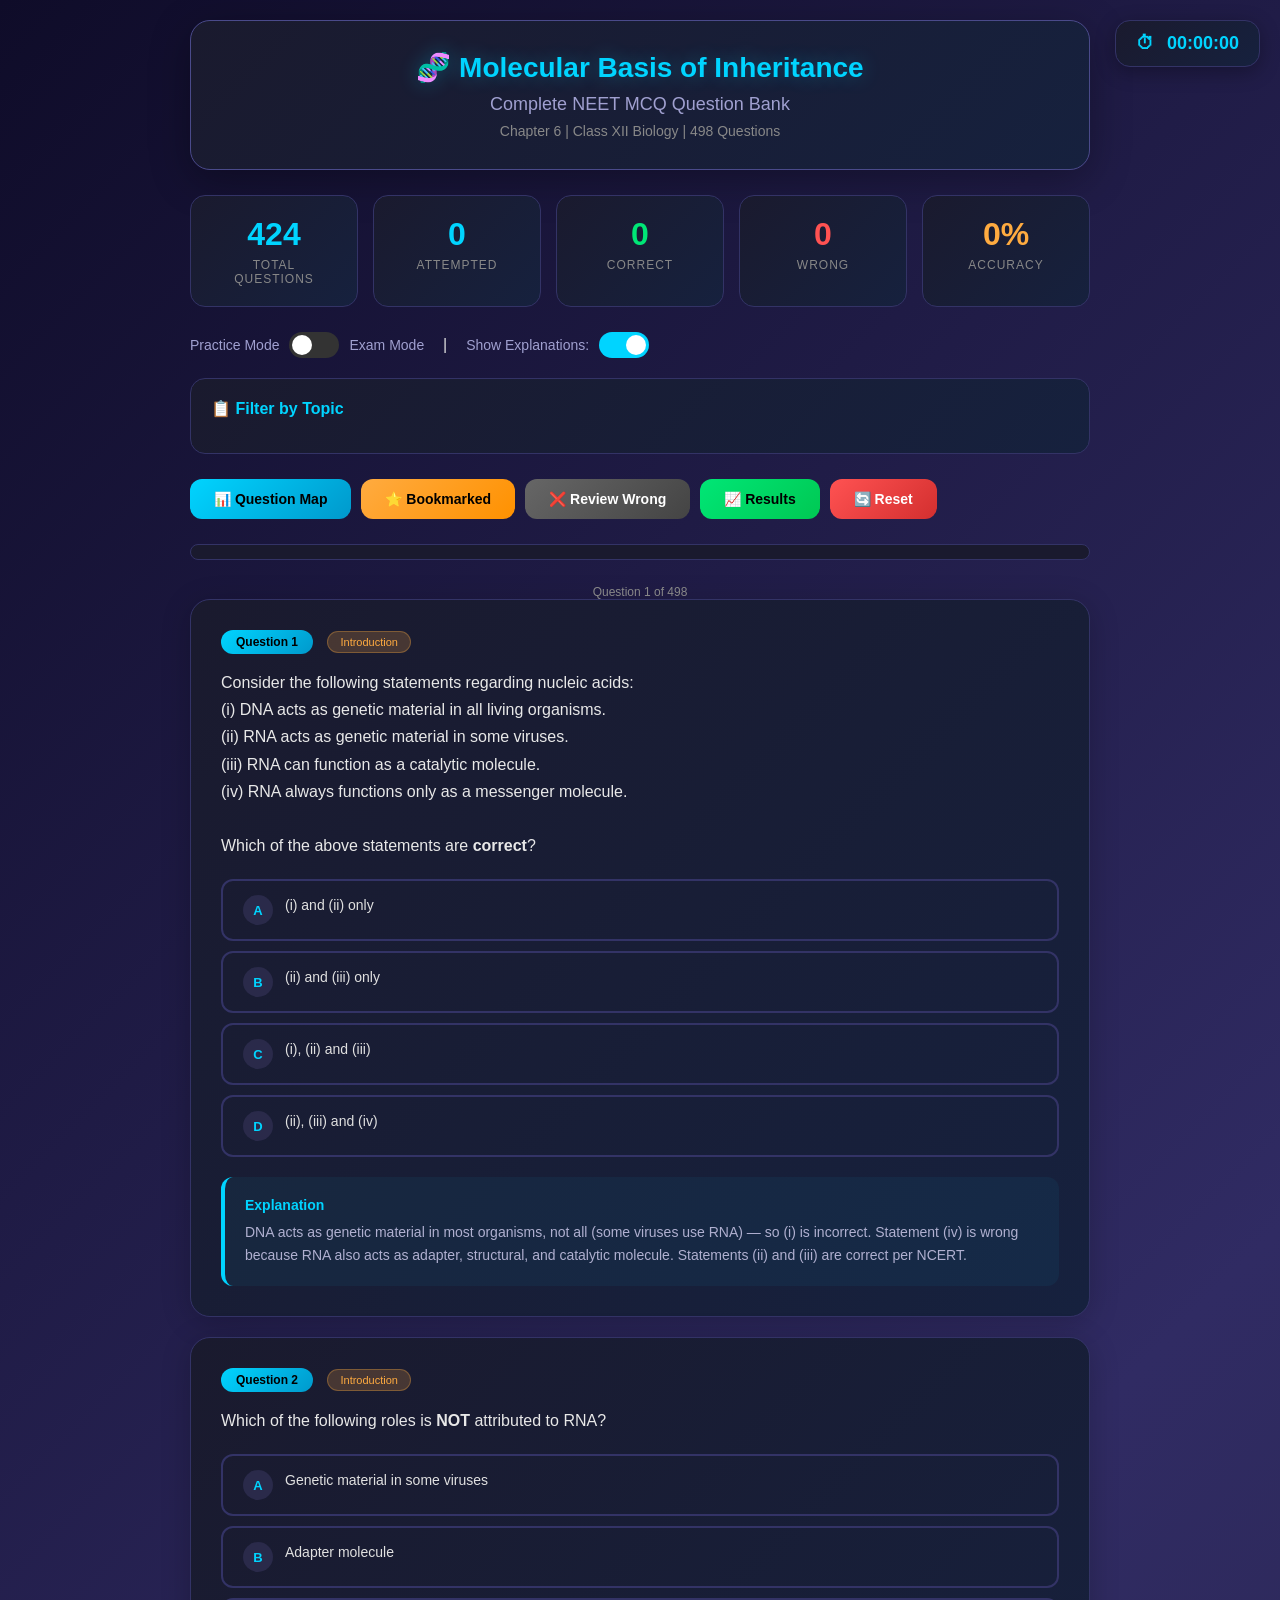
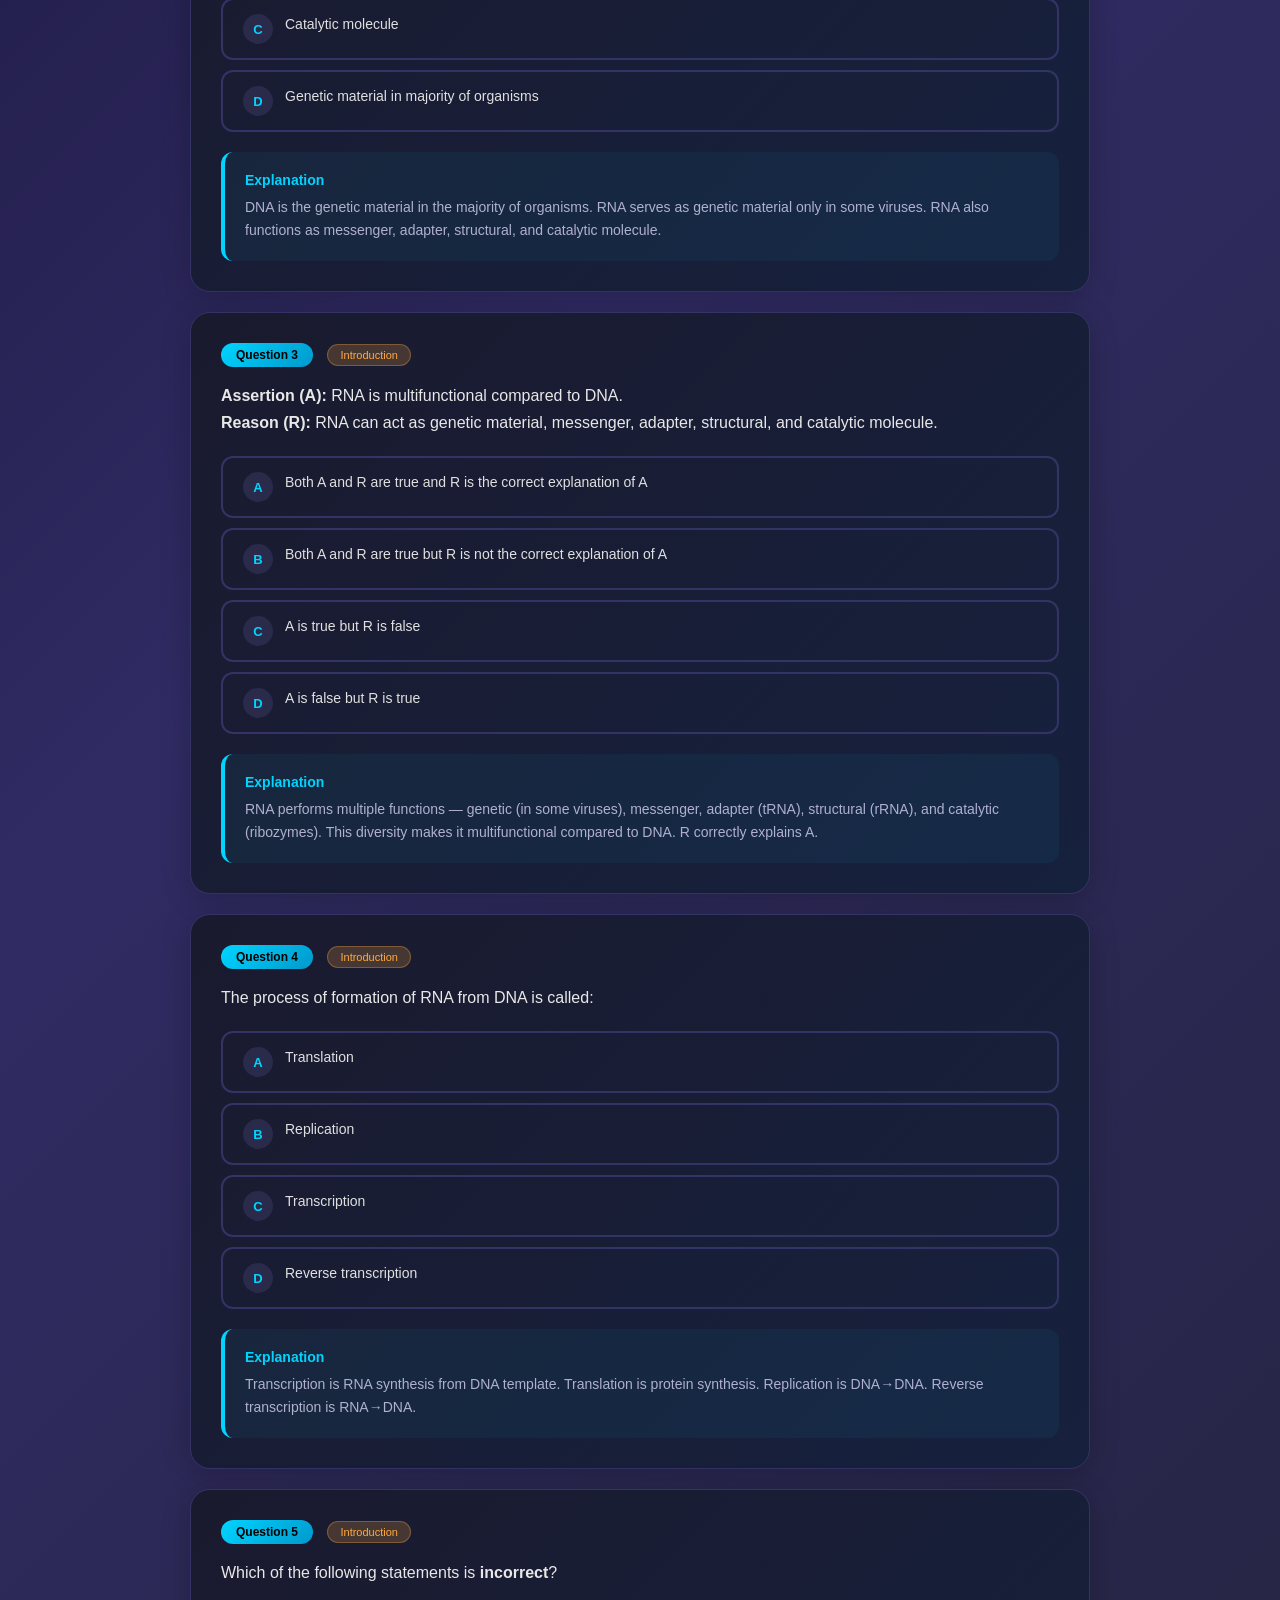
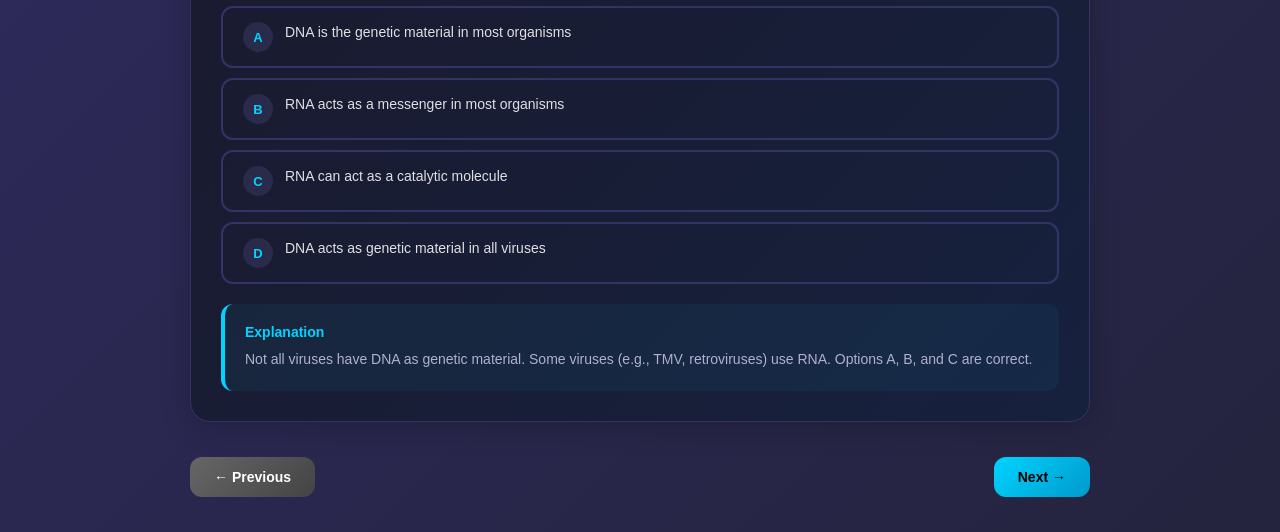
==== index.html @ 98743ddf "Refactored app structure and added initial logic script" ====
<!DOCTYPE html>
<html lang="en">
<head>
    <meta charset="UTF-8">
    <meta name="viewport" content="width=device-width, initial-scale=1.0">
    <title>Molecular Basis of Inheritance - NEET MCQ Quiz</title>
    <link rel="stylesheet" href="style.css">
</head>
<body>

    <div class="timer" id="timer">
        <span class="timer-icon">⏱</span>
        <span id="timerDisplay">00:00:00</span>
    </div>

    <div class="container">
        <div class="header">
            <h1>🧬 Molecular Basis of Inheritance</h1>
            <h2>Complete NEET MCQ Question Bank</h2>
            <div class="subtitle">Chapter 6 | Class XII Biology | 498 Questions</div>
        </div>

        <!-- Dashboard -->
        <div class="dashboard">
            <div class="stat-card">
                <div class="stat-number" id="totalQ">498</div>
                <div class="stat-label">Total Questions</div>
            </div>
            <div class="stat-card">
                <div class="stat-number" id="attempted">0</div>
                <div class="stat-label">Attempted</div>
            </div>
            <div class="stat-card correct">
                <div class="stat-number" id="correctCount">0</div>
                <div class="stat-label">Correct</div>
            </div>
            <div class="stat-card wrong">
                <div class="stat-number" id="wrongCount">0</div>
                <div class="stat-label">Wrong</div>
            </div>
            <div class="stat-card accuracy">
                <div class="stat-number" id="accuracy">0%</div>
                <div class="stat-label">Accuracy</div>
            </div>
        </div>

        <!-- Mode Toggle -->
        <div class="mode-toggle">
            <label>Practice Mode</label>
            <div class="toggle-switch">
                <input type="checkbox" id="examMode">
                <span class="toggle-slider"></span>
            </div>
            <label>Exam Mode</label>
            &nbsp;&nbsp;|&nbsp;&nbsp;
            <label>Show Explanations: </label>
            <div class="toggle-switch">
                <input type="checkbox" id="autoExplain" checked>
                <span class="toggle-slider"></span>
            </div>
        </div>

        <!-- Topic Filter -->
        <div class="topic-filter">
            <h3>📋 Filter by Topic</h3>
            <div class="filter-buttons" id="filterButtons"></div>
        </div>

        <!-- Controls -->
        <div class="controls">
            <button class="control-btn btn-primary" onclick="toggleNavigator()">📊 Question Map</button>
            <button class="control-btn btn-warning" onclick="showBookmarked()">⭐ Bookmarked</button>
            <button class="control-btn btn-secondary" onclick="showWrongOnly()">❌ Review Wrong</button>
            <button class="control-btn btn-success" onclick="showResults()">📈 Results</button>
            <button class="control-btn btn-danger" onclick="resetQuiz()">🔄 Reset</button>
        </div>

        <!-- Progress -->
        <div class="progress-container">
            <div class="progress-bar" id="progressBar"></div>
        </div>
        <div class="progress-text" id="progressText">Question 1 of 498</div>

        <!-- Question Navigator -->
        <div class="q-navigator" id="qNavigator">
            <h3>Question Navigator</h3>
            <input type="text" class="search-box" id="searchBox" placeholder="🔍 Search questions by keyword..."
                oninput="searchQuestions()">
            <div class="q-nav-grid" id="qNavGrid"></div>
        </div>

        <!-- Questions Container -->
        <div id="questionsContainer"></div>

        <!-- Navigation -->
        <div class="navigation">
            <button class="control-btn btn-secondary" id="prevBtn" onclick="navigateQ(-1)">← Previous</button>
            <span class="page-info" id="pageInfo"></span>
            <button class="control-btn btn-primary" id="nextBtn" onclick="navigateQ(1)">Next →</button>
        </div>
    </div>

    <!-- Results Modal -->
    <div class="modal-overlay" id="resultsModal">
        <div class="modal">
            <h2>📊 Quiz Results</h2>
            <div class="score-circle" id="scoreCircle">
                <div class="score-percent" id="scorePercent">0%</div>
                <div class="score-label">ACCURACY</div>
            </div>
            <div class="result-details" id="resultDetails"></div>
            <br>
            <button class="control-btn btn-primary" onclick="closeModal()">Close</button>
            &nbsp;
            <button class="control-btn btn-warning" onclick="downloadResults()">📥 Download Report</button>
        </div>
    </div>


    <script src="questions.js"></script>
    <script src="app.js"></script>
</body>
</html>
---- style.css ----
* {
            margin: 0;
            padding: 0;
            box-sizing: border-box;
        }

        body {
            font-family: 'Segoe UI', Tahoma, Geneva, Verdana, sans-serif;
            background: linear-gradient(135deg, #0f0c29, #302b63, #24243e);
            color: #e0e0e0;
            min-height: 100vh;
            padding: 20px;
        }

        .container {
            max-width: 900px;
            margin: 0 auto;
        }

        .header {
            text-align: center;
            padding: 30px 20px;
            background: linear-gradient(135deg, #1a1a2e, #16213e);
            border-radius: 20px;
            margin-bottom: 25px;
            border: 1px solid #4a4a8a;
            box-shadow: 0 10px 40px rgba(0, 0, 0, 0.3);
        }

        .header h1 {
            font-size: 28px;
            color: #00d4ff;
            margin-bottom: 10px;
            text-shadow: 0 0 20px rgba(0, 212, 255, 0.3);
        }

        .header h2 {
            font-size: 18px;
            color: #a0a0d0;
            font-weight: 400;
        }

        .header .subtitle {
            font-size: 14px;
            color: #888;
            margin-top: 8px;
        }

        /* Dashboard */
        .dashboard {
            display: grid;
            grid-template-columns: repeat(auto-fit, minmax(150px, 1fr));
            gap: 15px;
            margin-bottom: 25px;
        }

        .stat-card {
            background: linear-gradient(135deg, #1a1a2e, #16213e);
            padding: 20px;
            border-radius: 15px;
            text-align: center;
            border: 1px solid #333366;
            transition: transform 0.3s;
        }

        .stat-card:hover {
            transform: translateY(-3px);
        }

        .stat-card .stat-number {
            font-size: 32px;
            font-weight: 700;
            color: #00d4ff;
        }

        .stat-card .stat-label {
            font-size: 12px;
            color: #888;
            margin-top: 5px;
            text-transform: uppercase;
            letter-spacing: 1px;
        }

        .stat-card.correct .stat-number {
            color: #00e676;
        }

        .stat-card.wrong .stat-number {
            color: #ff5252;
        }

        .stat-card.accuracy .stat-number {
            color: #ffab40;
        }

        /* Topic Filter */
        .topic-filter {
            background: linear-gradient(135deg, #1a1a2e, #16213e);
            padding: 20px;
            border-radius: 15px;
            margin-bottom: 25px;
            border: 1px solid #333366;
        }

        .topic-filter h3 {
            color: #00d4ff;
            margin-bottom: 15px;
            font-size: 16px;
        }

        .filter-buttons {
            display: flex;
            flex-wrap: wrap;
            gap: 8px;
        }

        .filter-btn {
            padding: 8px 16px;
            border: 1px solid #4a4a8a;
            background: transparent;
            color: #a0a0d0;
            border-radius: 20px;
            cursor: pointer;
            font-size: 12px;
            transition: all 0.3s;
        }

        .filter-btn:hover,
        .filter-btn.active {
            background: #00d4ff;
            color: #0f0c29;
            border-color: #00d4ff;
            font-weight: 600;
        }

        /* Controls */
        .controls {
            display: flex;
            gap: 10px;
            margin-bottom: 25px;
            flex-wrap: wrap;
        }

        .control-btn {
            padding: 12px 24px;
            border: none;
            border-radius: 12px;
            cursor: pointer;
            font-size: 14px;
            font-weight: 600;
            transition: all 0.3s;
        }

        .btn-primary {
            background: linear-gradient(135deg, #00d4ff, #0099cc);
            color: #000;
        }

        .btn-success {
            background: linear-gradient(135deg, #00e676, #00c853);
            color: #000;
        }

        .btn-danger {
            background: linear-gradient(135deg, #ff5252, #d32f2f);
            color: #fff;
        }

        .btn-warning {
            background: linear-gradient(135deg, #ffab40, #ff9100);
            color: #000;
        }

        .btn-secondary {
            background: linear-gradient(135deg, #666, #444);
            color: #fff;
        }

        .control-btn:hover {
            transform: translateY(-2px);
            box-shadow: 0 5px 20px rgba(0, 0, 0, 0.3);
        }

        /* Progress Bar */
        .progress-container {
            background: #1a1a2e;
            border-radius: 10px;
            padding: 3px;
            margin-bottom: 25px;
            border: 1px solid #333366;
        }

        .progress-bar {
            height: 8px;
            border-radius: 8px;
            background: linear-gradient(90deg, #00d4ff, #00e676);
            transition: width 0.5s ease;
            width: 0%;
        }

        .progress-text {
            text-align: center;
            font-size: 12px;
            color: #888;
            margin-top: 5px;
        }

        /* Question Card */
        .question-card {
            background: linear-gradient(135deg, #1a1a2e, #16213e);
            border-radius: 20px;
            padding: 30px;
            margin-bottom: 20px;
            border: 1px solid #333366;
            box-shadow: 0 5px 30px rgba(0, 0, 0, 0.2);
            transition: all 0.3s;
        }

        .question-card.answered-correct {
            border-color: #00e676;
            box-shadow: 0 0 20px rgba(0, 230, 118, 0.1);
        }

        .question-card.answered-wrong {
            border-color: #ff5252;
            box-shadow: 0 0 20px rgba(255, 82, 82, 0.1);
        }

        .question-number {
            display: inline-block;
            background: linear-gradient(135deg, #00d4ff, #0099cc);
            color: #000;
            padding: 5px 15px;
            border-radius: 20px;
            font-size: 12px;
            font-weight: 700;
            margin-bottom: 15px;
        }

        .topic-tag {
            display: inline-block;
            background: rgba(255, 171, 64, 0.2);
            color: #ffab40;
            padding: 4px 12px;
            border-radius: 15px;
            font-size: 11px;
            margin-left: 10px;
            border: 1px solid rgba(255, 171, 64, 0.3);
        }

        .question-text {
            font-size: 16px;
            line-height: 1.7;
            margin-bottom: 20px;
            color: #e8e8e8;
        }

        .question-text .statement {
            display: block;
            padding: 4px 0 4px 15px;
            border-left: 3px solid #4a4a8a;
            margin: 5px 0;
            font-size: 14px;
            color: #c0c0e0;
        }

        .options {
            display: flex;
            flex-direction: column;
            gap: 10px;
        }

        .option {
            padding: 14px 20px;
            border: 2px solid #333366;
            border-radius: 12px;
            cursor: pointer;
            transition: all 0.3s;
            font-size: 14px;
            line-height: 1.5;
            display: flex;
            align-items: flex-start;
            gap: 12px;
        }

        .option:hover:not(.disabled) {
            border-color: #00d4ff;
            background: rgba(0, 212, 255, 0.05);
            transform: translateX(5px);
        }

        .option .option-letter {
            display: inline-flex;
            align-items: center;
            justify-content: center;
            min-width: 30px;
            height: 30px;
            border-radius: 50%;
            background: #2a2a4a;
            color: #00d4ff;
            font-weight: 700;
            font-size: 13px;
            flex-shrink: 0;
        }

        .option.selected {
            border-color: #00d4ff;
            background: rgba(0, 212, 255, 0.1);
        }

        .option.correct {
            border-color: #00e676;
            background: rgba(0, 230, 118, 0.15);
        }

        .option.correct .option-letter {
            background: #00e676;
            color: #000;
        }

        .option.wrong {
            border-color: #ff5252;
            background: rgba(255, 82, 82, 0.15);
        }

        .option.wrong .option-letter {
            background: #ff5252;
            color: #fff;
        }

        .option.disabled {
            cursor: default;
            opacity: 0.7;
        }

        .option.disabled.correct {
            opacity: 1;
        }

        /* Explanation */
        .explanation {
            margin-top: 20px;
            padding: 20px;
            background: rgba(0, 212, 255, 0.05);
            border-radius: 12px;
            border-left: 4px solid #00d4ff;
            display: none;
            animation: fadeIn 0.3s ease;
        }

        .explanation.show {
            display: block;
        }

        .explanation h4 {
            color: #00d4ff;
            margin-bottom: 8px;
            font-size: 14px;
        }

        .explanation p {
            font-size: 14px;
            line-height: 1.6;
            color: #b0b0d0;
        }

        @keyframes fadeIn {
            from {
                opacity: 0;
                transform: translateY(-10px);
            }

            to {
                opacity: 1;
                transform: translateY(0);
            }
        }

        /* Navigation */
        .navigation {
            display: flex;
            justify-content: space-between;
            align-items: center;
            margin-top: 20px;
            padding: 15px 0;
        }

        .page-info {
            color: #888;
            font-size: 14px;
        }

        /* Results Modal */
        .modal-overlay {
            display: none;
            position: fixed;
            top: 0;
            left: 0;
            width: 100%;
            height: 100%;
            background: rgba(0, 0, 0, 0.8);
            z-index: 1000;
            justify-content: center;
            align-items: center;
            padding: 20px;
        }

        .modal-overlay.show {
            display: flex;
        }

        .modal {
            background: linear-gradient(135deg, #1a1a2e, #16213e);
            border-radius: 20px;
            padding: 40px;
            max-width: 500px;
            width: 100%;
            text-align: center;
            border: 1px solid #4a4a8a;
            box-shadow: 0 20px 60px rgba(0, 0, 0, 0.5);
            max-height: 90vh;
            overflow-y: auto;
        }

        .modal h2 {
            color: #00d4ff;
            font-size: 28px;
            margin-bottom: 20px;
        }

        .modal .score-circle {
            width: 150px;
            height: 150px;
            border-radius: 50%;
            border: 8px solid;
            display: flex;
            flex-direction: column;
            align-items: center;
            justify-content: center;
            margin: 20px auto;
        }

        .modal .score-circle .score-percent {
            font-size: 40px;
            font-weight: 700;
        }

        .modal .score-circle .score-label {
            font-size: 12px;
            color: #888;
        }

        .modal .result-details {
            margin: 20px 0;
            text-align: left;
        }

        .modal .result-row {
            display: flex;
            justify-content: space-between;
            padding: 10px 0;
            border-bottom: 1px solid #2a2a4a;
            font-size: 14px;
        }

        .modal .result-row .label {
            color: #888;
        }

        .modal .result-row .value {
            color: #e0e0e0;
            font-weight: 600;
        }

        /* Timer */
        .timer {
            position: fixed;
            top: 20px;
            right: 20px;
            background: linear-gradient(135deg, #1a1a2e, #16213e);
            padding: 12px 20px;
            border-radius: 15px;
            border: 1px solid #333366;
            z-index: 100;
            font-size: 18px;
            color: #00d4ff;
            font-weight: 600;
            box-shadow: 0 5px 20px rgba(0, 0, 0, 0.3);
        }

        .timer .timer-icon {
            margin-right: 8px;
        }

        /* Bookmark */
        .bookmark-btn {
            background: none;
            border: none;
            cursor: pointer;
            font-size: 20px;
            color: #666;
            transition: color 0.3s;
            float: right;
        }

        .bookmark-btn.bookmarked {
            color: #ffab40;
        }

        /* Question Navigator */
        .q-navigator {
            background: linear-gradient(135deg, #1a1a2e, #16213e);
            padding: 20px;
            border-radius: 15px;
            margin-bottom: 25px;
            border: 1px solid #333366;
            display: none;
        }

        .q-navigator.show {
            display: block;
        }

        .q-navigator h3 {
            color: #00d4ff;
            margin-bottom: 15px;
            font-size: 16px;
        }

        .q-nav-grid {
            display: grid;
            grid-template-columns: repeat(auto-fill, minmax(40px, 1fr));
            gap: 6px;
        }

        .q-nav-btn {
            width: 40px;
            height: 40px;
            border: 1px solid #333366;
            background: #1a1a2e;
            color: #888;
            border-radius: 8px;
            cursor: pointer;
            font-size: 11px;
            font-weight: 600;
            transition: all 0.2s;
        }

        .q-nav-btn:hover {
            border-color: #00d4ff;
        }

        .q-nav-btn.current {
            border-color: #00d4ff;
            background: rgba(0, 212, 255, 0.2);
            color: #00d4ff;
        }

        .q-nav-btn.correct-nav {
            background: rgba(0, 230, 118, 0.2);
            border-color: #00e676;
            color: #00e676;
        }

        .q-nav-btn.wrong-nav {
            background: rgba(255, 82, 82, 0.2);
            border-color: #ff5252;
            color: #ff5252;
        }

        .q-nav-btn.bookmarked-nav {
            box-shadow: 0 0 0 2px #ffab40 inset;
        }

        /* Search */
        .search-box {
            width: 100%;
            padding: 12px 20px;
            background: #0f0c29;
            border: 1px solid #333366;
            border-radius: 12px;
            color: #e0e0e0;
            font-size: 14px;
            margin-bottom: 15px;
            outline: none;
        }

        .search-box:focus {
            border-color: #00d4ff;
        }

        /* Mode Toggle */
        .mode-toggle {
            display: flex;
            gap: 10px;
            margin-bottom: 20px;
            flex-wrap: wrap;
            align-items: center;
        }

        .mode-toggle label {
            font-size: 14px;
            color: #a0a0d0;
        }

        .toggle-switch {
            position: relative;
            width: 50px;
            height: 26px;
        }

        .toggle-switch input {
            opacity: 0;
            width: 0;
            height: 0;
        }

        .toggle-slider {
            position: absolute;
            top: 0;
            left: 0;
            right: 0;
            bottom: 0;
            background: #333;
            border-radius: 26px;
            cursor: pointer;
            transition: 0.3s;
        }

        .toggle-slider:before {
            content: '';
            position: absolute;
            height: 20px;
            width: 20px;
            left: 3px;
            bottom: 3px;
            background: #fff;
            border-radius: 50%;
            transition: 0.3s;
        }

        .toggle-switch input:checked+.toggle-slider {
            background: #00d4ff;
        }

        .toggle-switch input:checked+.toggle-slider:before {
            transform: translateX(24px);
        }

        /* Responsive */
        @media (max-width: 600px) {
            .header h1 {
                font-size: 20px;
            }

            .header h2 {
                font-size: 14px;
            }

            .question-card {
                padding: 20px;
            }

            .question-text {
                font-size: 14px;
            }

            .option {
                padding: 10px 15px;
                font-size: 13px;
            }

            .dashboard {
                grid-template-columns: repeat(2, 1fr);
            }

            .timer {
                top: 10px;
                right: 10px;
                font-size: 14px;
                padding: 8px 14px;
            }

            .controls {
                justify-content: center;
            }
        }

        .hidden {
            display: none;
        }

        /* Print Styles */
        @media print {
            body {
                background: #fff;
                color: #000;
            }

            .controls,
            .timer,
            .filter-buttons,
            .mode-toggle,
            .navigation,
            .q-navigator {
                display: none !important;
            }

            .question-card {
                border: 1px solid #ccc;
                break-inside: avoid;
            }

            .explanation {
                display: block !important;
                border-left-color: #333;
            }
        }
    </style>
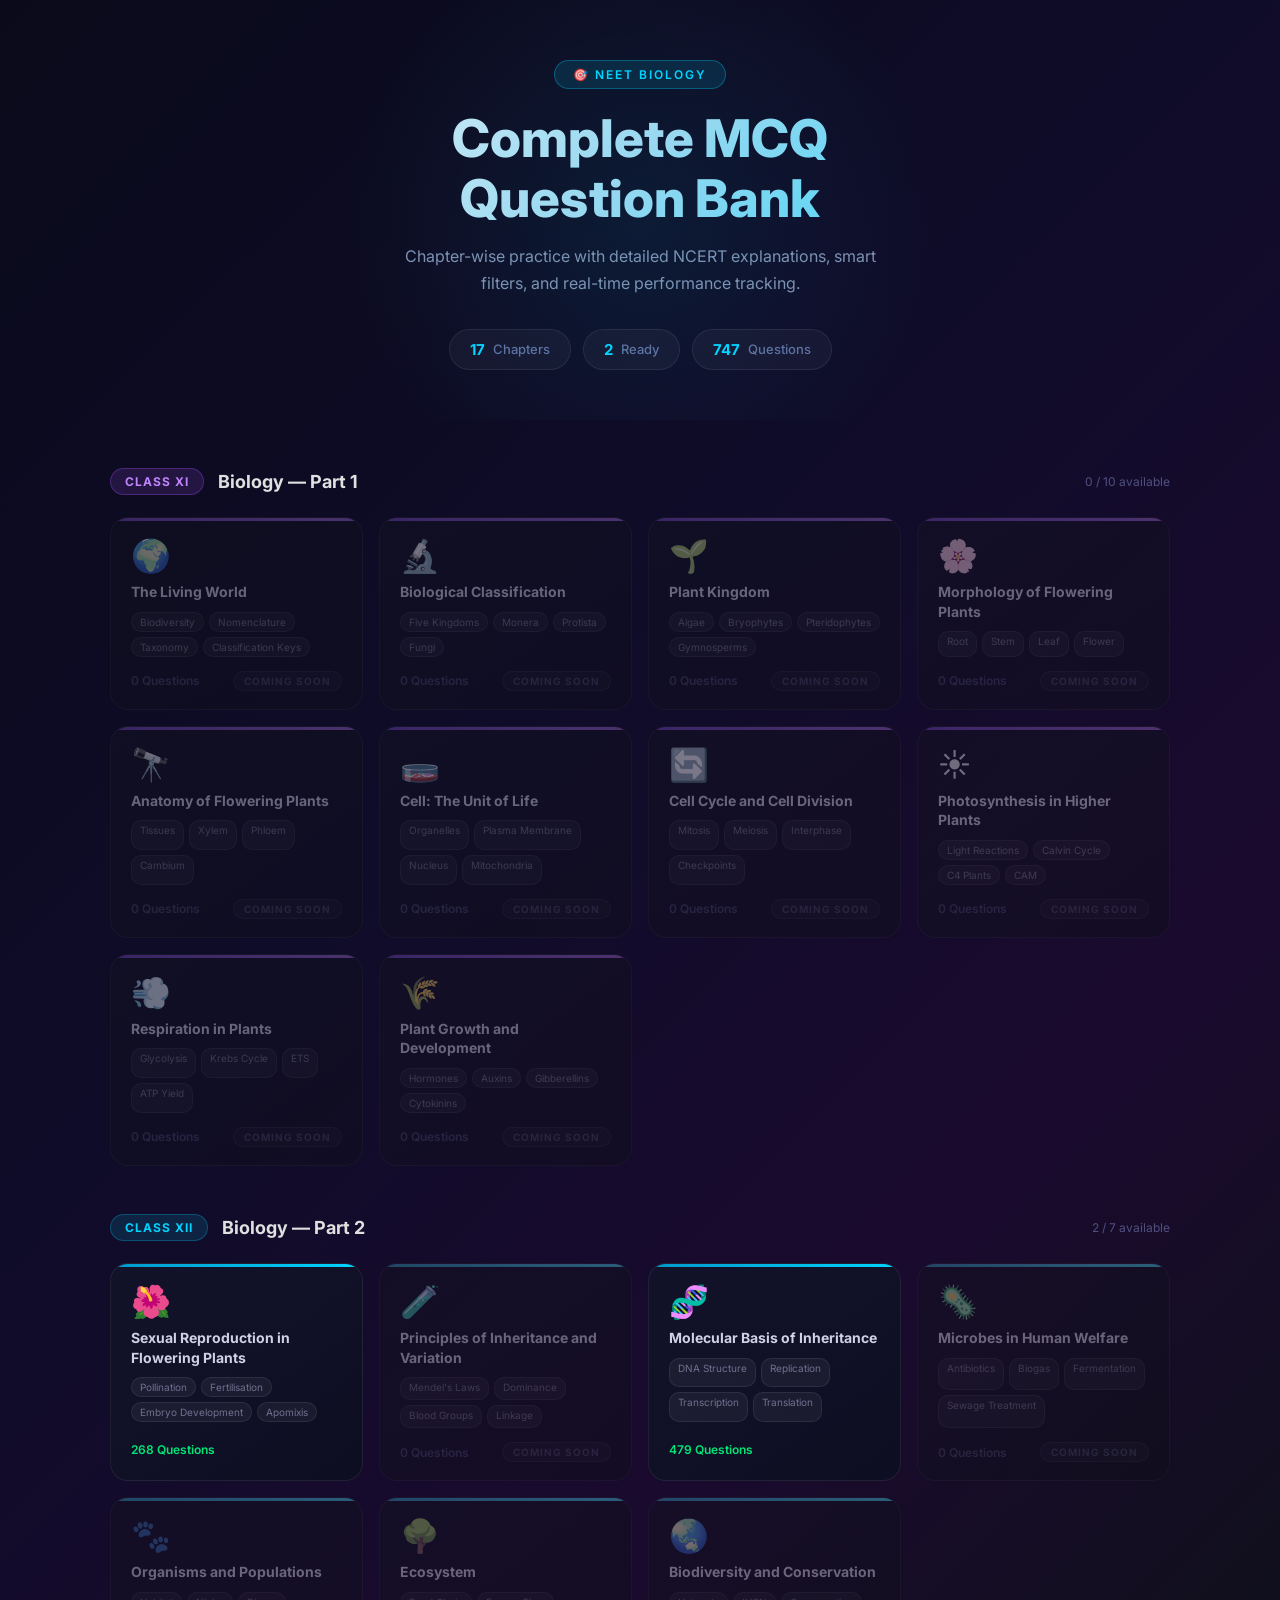
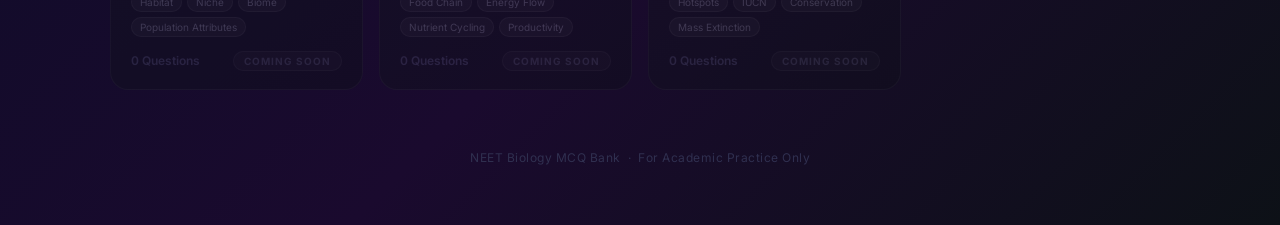
==== commit 9896182f: "feat: implement dynamic chapter selection system with new UI and registry configuration" ====
--- a/index.html
+++ b/index.html
@@ -3,121 +3,367 @@
 <head>
     <meta charset="UTF-8">
     <meta name="viewport" content="width=device-width, initial-scale=1.0">
-    <title>Molecular Basis of Inheritance - NEET MCQ Quiz</title>
-    <link rel="stylesheet" href="style.css">
+    <title>NEET Biology MCQ | Complete Question Bank</title>
+    <link rel="preconnect" href="https://fonts.googleapis.com">
+    <link href="https://fonts.googleapis.com/css2?family=Inter:wght@400;500;600;700;800&display=swap" rel="stylesheet">
+    <style>
+        *, *::before, *::after { margin: 0; padding: 0; box-sizing: border-box; }
+
+        body {
+            font-family: 'Inter', 'Segoe UI', sans-serif;
+            background: linear-gradient(135deg, #0a0a1a 0%, #0f0c29 40%, #1a0a2e 70%, #0d1117 100%);
+            color: #e0e0e0;
+            min-height: 100vh;
+            padding: 0 0 60px;
+        }
+
+        /* ── Hero ── */
+        .hero {
+            text-align: center;
+            padding: 60px 20px 40px;
+            position: relative;
+            overflow: hidden;
+        }
+        .hero::before {
+            content: '';
+            position: absolute;
+            top: -80px; left: 50%;
+            transform: translateX(-50%);
+            width: 600px; height: 600px;
+            background: radial-gradient(ellipse, rgba(0,212,255,0.08) 0%, transparent 70%);
+            pointer-events: none;
+        }
+        .hero-badge {
+            display: inline-block;
+            background: rgba(0,212,255,0.12);
+            border: 1px solid rgba(0,212,255,0.3);
+            color: #00d4ff;
+            font-size: 12px;
+            font-weight: 600;
+            letter-spacing: 2px;
+            text-transform: uppercase;
+            padding: 6px 18px;
+            border-radius: 20px;
+            margin-bottom: 20px;
+        }
+        .hero h1 {
+            font-size: clamp(28px, 5vw, 52px);
+            font-weight: 800;
+            background: linear-gradient(135deg, #fff 0%, #a0d8ef 50%, #00d4ff 100%);
+            -webkit-background-clip: text;
+            -webkit-text-fill-color: transparent;
+            background-clip: text;
+            line-height: 1.15;
+            margin-bottom: 14px;
+        }
+        .hero p {
+            font-size: 16px;
+            color: #8090b0;
+            max-width: 500px;
+            margin: 0 auto 32px;
+            line-height: 1.7;
+        }
+
+        /* ── Stats Bar ── */
+        .stats-bar {
+            display: flex;
+            justify-content: center;
+            gap: 12px;
+            flex-wrap: wrap;
+            margin-bottom: 10px;
+        }
+        .stat-pill {
+            display: flex;
+            align-items: center;
+            gap: 8px;
+            background: rgba(255,255,255,0.04);
+            border: 1px solid rgba(255,255,255,0.08);
+            padding: 10px 20px;
+            border-radius: 50px;
+            font-size: 13px;
+            font-weight: 500;
+        }
+        .stat-pill .val { color: #00d4ff; font-weight: 700; font-size: 15px; }
+        .stat-pill .lbl { color: #6070a0; }
+
+        /* ── Section ── */
+        .section {
+            max-width: 1100px;
+            margin: 48px auto 0;
+            padding: 0 20px;
+        }
+        .section-header {
+            display: flex;
+            align-items: center;
+            gap: 14px;
+            margin-bottom: 22px;
+        }
+        .class-badge {
+            font-size: 12px;
+            font-weight: 700;
+            letter-spacing: 1px;
+            padding: 5px 14px;
+            border-radius: 20px;
+            text-transform: uppercase;
+        }
+        .class-badge.class11 {
+            background: rgba(168,85,247,0.15);
+            color: #c084fc;
+            border: 1px solid rgba(168,85,247,0.3);
+        }
+        .class-badge.class12 {
+            background: rgba(0,212,255,0.12);
+            color: #00d4ff;
+            border: 1px solid rgba(0,212,255,0.25);
+        }
+        .section-title {
+            font-size: 18px;
+            font-weight: 700;
+            color: #e0e0e0;
+        }
+        .section-count {
+            margin-left: auto;
+            font-size: 12px;
+            color: #505080;
+        }
+
+        /* ── Chapter Grid ── */
+        .chapter-grid {
+            display: grid;
+            grid-template-columns: repeat(auto-fill, minmax(210px, 1fr));
+            gap: 16px;
+        }
+
+        /* ── Card ── */
+        .chapter-card {
+            background: linear-gradient(145deg, #12122a, #0e0e22);
+            border: 1px solid rgba(255,255,255,0.07);
+            border-radius: 18px;
+            padding: 22px 20px 18px;
+            position: relative;
+            overflow: hidden;
+            transition: transform 0.25s, box-shadow 0.25s, border-color 0.25s;
+            display: flex;
+            flex-direction: column;
+            gap: 10px;
+        }
+        .chapter-card::before {
+            content: '';
+            position: absolute;
+            top: 0; left: 0; right: 0;
+            height: 3px;
+            border-radius: 18px 18px 0 0;
+        }
+        .chapter-card.class11::before { background: linear-gradient(90deg, #7c3aed, #a855f7); }
+        .chapter-card.class12::before { background: linear-gradient(90deg, #0099cc, #00d4ff); }
+
+        /* Available */
+        .chapter-card.available {
+            cursor: pointer;
+        }
+        .chapter-card.available:hover {
+            transform: translateY(-5px);
+            border-color: rgba(0,212,255,0.25);
+            box-shadow: 0 12px 40px rgba(0,0,0,0.4), 0 0 0 1px rgba(0,212,255,0.1);
+        }
+        .chapter-card.available.class11:hover {
+            border-color: rgba(168,85,247,0.3);
+            box-shadow: 0 12px 40px rgba(0,0,0,0.4), 0 0 0 1px rgba(168,85,247,0.15);
+        }
+        .chapter-card.available:hover .start-btn { opacity: 1; transform: translateY(0); }
+
+        /* Coming soon */
+        .chapter-card.coming-soon {
+            opacity: 0.45;
+            cursor: not-allowed;
+            filter: grayscale(0.4);
+        }
+
+        .card-emoji {
+            font-size: 32px;
+            line-height: 1;
+        }
+        .card-name {
+            font-size: 14px;
+            font-weight: 700;
+            color: #d0d0e8;
+            line-height: 1.4;
+        }
+        .card-topics {
+            display: flex;
+            flex-wrap: wrap;
+            gap: 5px;
+            flex: 1;
+        }
+        .topic-pill {
+            font-size: 10px;
+            background: rgba(255,255,255,0.05);
+            border: 1px solid rgba(255,255,255,0.08);
+            padding: 3px 8px;
+            border-radius: 10px;
+            color: #707090;
+        }
+        .card-footer {
+            display: flex;
+            align-items: center;
+            justify-content: space-between;
+            margin-top: 4px;
+        }
+        .q-count {
+            font-size: 12px;
+            font-weight: 600;
+            color: #00e676;
+        }
+        .q-count.zero { color: #404070; }
+        .coming-soon-badge {
+            font-size: 10px;
+            font-weight: 700;
+            letter-spacing: 1px;
+            text-transform: uppercase;
+            color: #404065;
+            background: rgba(255,255,255,0.03);
+            border: 1px solid rgba(255,255,255,0.06);
+            padding: 3px 10px;
+            border-radius: 10px;
+        }
+        .start-btn {
+            font-size: 12px;
+            font-weight: 700;
+            color: #000;
+            background: linear-gradient(135deg, #00d4ff, #00b8e0);
+            padding: 6px 14px;
+            border-radius: 20px;
+            border: none;
+            cursor: pointer;
+            opacity: 0;
+            transform: translateY(4px);
+            transition: opacity 0.2s, transform 0.2s;
+            pointer-events: none;
+            white-space: nowrap;
+        }
+        .chapter-card.class11 .start-btn {
+            background: linear-gradient(135deg, #a855f7, #9333ea);
+            color: #fff;
+        }
+        .chapter-card.available:hover .start-btn {
+            pointer-events: all;
+        }
+
+        /* ── Footer ── */
+        .footer {
+            text-align: center;
+            margin-top: 60px;
+            font-size: 12px;
+            color: #303050;
+            letter-spacing: 0.5px;
+        }
+
+        /* ── Responsive ── */
+        @media (max-width: 600px) {
+            .chapter-grid { grid-template-columns: 1fr 1fr; gap: 12px; }
+            .chapter-card { padding: 16px 14px 14px; }
+            .card-emoji { font-size: 26px; }
+            .card-name { font-size: 12px; }
+            .start-btn { opacity: 1; transform: none; pointer-events: all; }
+        }
+        @media (max-width: 380px) {
+            .chapter-grid { grid-template-columns: 1fr; }
+        }
+    </style>
 </head>
 <body>
 
-    <div class="timer" id="timer">
-        <span class="timer-icon">⏱</span>
-        <span id="timerDisplay">00:00:00</span>
-    </div>
-
-    <div class="container">
-        <div class="header">
-            <h1>🧬 Molecular Basis of Inheritance</h1>
-            <h2>Complete NEET MCQ Question Bank</h2>
-            <div class="subtitle">Chapter 6 | Class XII Biology | 498 Questions</div>
-        </div>
-
-        <!-- Dashboard -->
-        <div class="dashboard">
-            <div class="stat-card">
-                <div class="stat-number" id="totalQ">498</div>
-                <div class="stat-label">Total Questions</div>
-            </div>
-            <div class="stat-card">
-                <div class="stat-number" id="attempted">0</div>
-                <div class="stat-label">Attempted</div>
-            </div>
-            <div class="stat-card correct">
-                <div class="stat-number" id="correctCount">0</div>
-                <div class="stat-label">Correct</div>
-            </div>
-            <div class="stat-card wrong">
-                <div class="stat-number" id="wrongCount">0</div>
-                <div class="stat-label">Wrong</div>
-            </div>
-            <div class="stat-card accuracy">
-                <div class="stat-number" id="accuracy">0%</div>
-                <div class="stat-label">Accuracy</div>
-            </div>
-        </div>
-
-        <!-- Mode Toggle -->
-        <div class="mode-toggle">
-            <label>Practice Mode</label>
-            <div class="toggle-switch">
-                <input type="checkbox" id="examMode">
-                <span class="toggle-slider"></span>
-            </div>
-            <label>Exam Mode</label>
-            &nbsp;&nbsp;|&nbsp;&nbsp;
-            <label>Show Explanations: </label>
-            <div class="toggle-switch">
-                <input type="checkbox" id="autoExplain" checked>
-                <span class="toggle-slider"></span>
-            </div>
-        </div>
-
-        <!-- Topic Filter -->
-        <div class="topic-filter">
-            <h3>📋 Filter by Topic</h3>
-            <div class="filter-buttons" id="filterButtons"></div>
-        </div>
-
-        <!-- Controls -->
-        <div class="controls">
-            <button class="control-btn btn-primary" onclick="toggleNavigator()">📊 Question Map</button>
-            <button class="control-btn btn-warning" onclick="showBookmarked()">⭐ Bookmarked</button>
-            <button class="control-btn btn-secondary" onclick="showWrongOnly()">❌ Review Wrong</button>
-            <button class="control-btn btn-success" onclick="showResults()">📈 Results</button>
-            <button class="control-btn btn-danger" onclick="resetQuiz()">🔄 Reset</button>
-        </div>
-
-        <!-- Progress -->
-        <div class="progress-container">
-            <div class="progress-bar" id="progressBar"></div>
-        </div>
-        <div class="progress-text" id="progressText">Question 1 of 498</div>
-
-        <!-- Question Navigator -->
-        <div class="q-navigator" id="qNavigator">
-            <h3>Question Navigator</h3>
-            <input type="text" class="search-box" id="searchBox" placeholder="🔍 Search questions by keyword..."
-                oninput="searchQuestions()">
-            <div class="q-nav-grid" id="qNavGrid"></div>
-        </div>
-
-        <!-- Questions Container -->
-        <div id="questionsContainer"></div>
-
-        <!-- Navigation -->
-        <div class="navigation">
-            <button class="control-btn btn-secondary" id="prevBtn" onclick="navigateQ(-1)">← Previous</button>
-            <span class="page-info" id="pageInfo"></span>
-            <button class="control-btn btn-primary" id="nextBtn" onclick="navigateQ(1)">Next →</button>
+    <!-- Hero -->
+    <div class="hero">
+        <div class="hero-badge">🎯 NEET Biology</div>
+        <h1>Complete MCQ<br>Question Bank</h1>
+        <p>Chapter-wise practice with detailed NCERT explanations, smart filters, and real-time performance tracking.</p>
+        <div class="stats-bar" id="statsBar">
+            <!-- filled by JS -->
         </div>
     </div>
 
-    <!-- Results Modal -->
-    <div class="modal-overlay" id="resultsModal">
-        <div class="modal">
-            <h2>📊 Quiz Results</h2>
-            <div class="score-circle" id="scoreCircle">
-                <div class="score-percent" id="scorePercent">0%</div>
-                <div class="score-label">ACCURACY</div>
-            </div>
-            <div class="result-details" id="resultDetails"></div>
-            <br>
-            <button class="control-btn btn-primary" onclick="closeModal()">Close</button>
-            &nbsp;
-            <button class="control-btn btn-warning" onclick="downloadResults()">📥 Download Report</button>
+    <!-- Class XI -->
+    <div class="section" id="section11">
+        <div class="section-header">
+            <span class="class-badge class11">Class XI</span>
+            <span class="section-title">Biology — Part 1</span>
+            <span class="section-count" id="count11"></span>
         </div>
+        <div class="chapter-grid" id="grid11"></div>
     </div>
 
-
-    <script src="questions.js"></script>
-    <script src="app.js"></script>
+    <!-- Class XII -->
+    <div class="section" id="section12">
+        <div class="section-header">
+            <span class="class-badge class12">Class XII</span>
+            <span class="section-title">Biology — Part 2</span>
+            <span class="section-count" id="count12"></span>
+        </div>
+        <div class="chapter-grid" id="grid12"></div>
+    </div>
+
+    <div class="footer">NEET Biology MCQ Bank &nbsp;·&nbsp; For Academic Practice Only</div>
+
+    <script src="chapters.js"></script>
+    <script>
+        function buildStats() {
+            const total = CHAPTERS.length;
+            const available = CHAPTERS.filter(c => c.status === 'available').length;
+            const totalQ = CHAPTERS.reduce((s, c) => s + (c.questionCount || 0), 0);
+            const bar = document.getElementById('statsBar');
+            bar.innerHTML = `
+                <div class="stat-pill"><span class="val">${total}</span><span class="lbl">Chapters</span></div>
+                <div class="stat-pill"><span class="val">${available}</span><span class="lbl">Ready</span></div>
+                <div class="stat-pill"><span class="val">${totalQ.toLocaleString()}</span><span class="lbl">Questions</span></div>
+            `;
+        }
+
+        function buildCard(ch) {
+            const isAvailable = ch.status === 'available';
+            const topicPills = ch.topics.slice(0, 4).map(t =>
+                `<span class="topic-pill">${t}</span>`
+            ).join('');
+
+            const footer = isAvailable
+                ? `<span class="q-count">${ch.questionCount} Questions</span>
+                   <button class="start-btn">Start →</button>`
+                : `<span class="q-count zero">0 Questions</span>
+                   <span class="coming-soon-badge">Coming Soon</span>`;
+
+            const card = document.createElement('div');
+            card.className = `chapter-card ${ch.class === '11th' ? 'class11' : 'class12'} ${ch.status}`;
+            card.innerHTML = `
+                <div class="card-emoji">${ch.emoji}</div>
+                <div class="card-name">${ch.name}</div>
+                <div class="card-topics">${topicPills}</div>
+                <div class="card-footer">${footer}</div>
+            `;
+            if (isAvailable) {
+                card.addEventListener('click', () => {
+                    window.location.href = `quiz.html?ch=${ch.id}`;
+                });
+            }
+            return card;
+        }
+
+        function render() {
+            buildStats();
+            const grid11 = document.getElementById('grid11');
+            const grid12 = document.getElementById('grid12');
+            const ch11 = CHAPTERS.filter(c => c.class === '11th');
+            const ch12 = CHAPTERS.filter(c => c.class === '12th');
+
+            ch11.forEach(ch => grid11.appendChild(buildCard(ch)));
+            ch12.forEach(ch => grid12.appendChild(buildCard(ch)));
+
+            document.getElementById('count11').textContent =
+                `${ch11.filter(c => c.status === 'available').length} / ${ch11.length} available`;
+            document.getElementById('count12').textContent =
+                `${ch12.filter(c => c.status === 'available').length} / ${ch12.length} available`;
+        }
+
+        render();
+    </script>
 </body>
 </html>
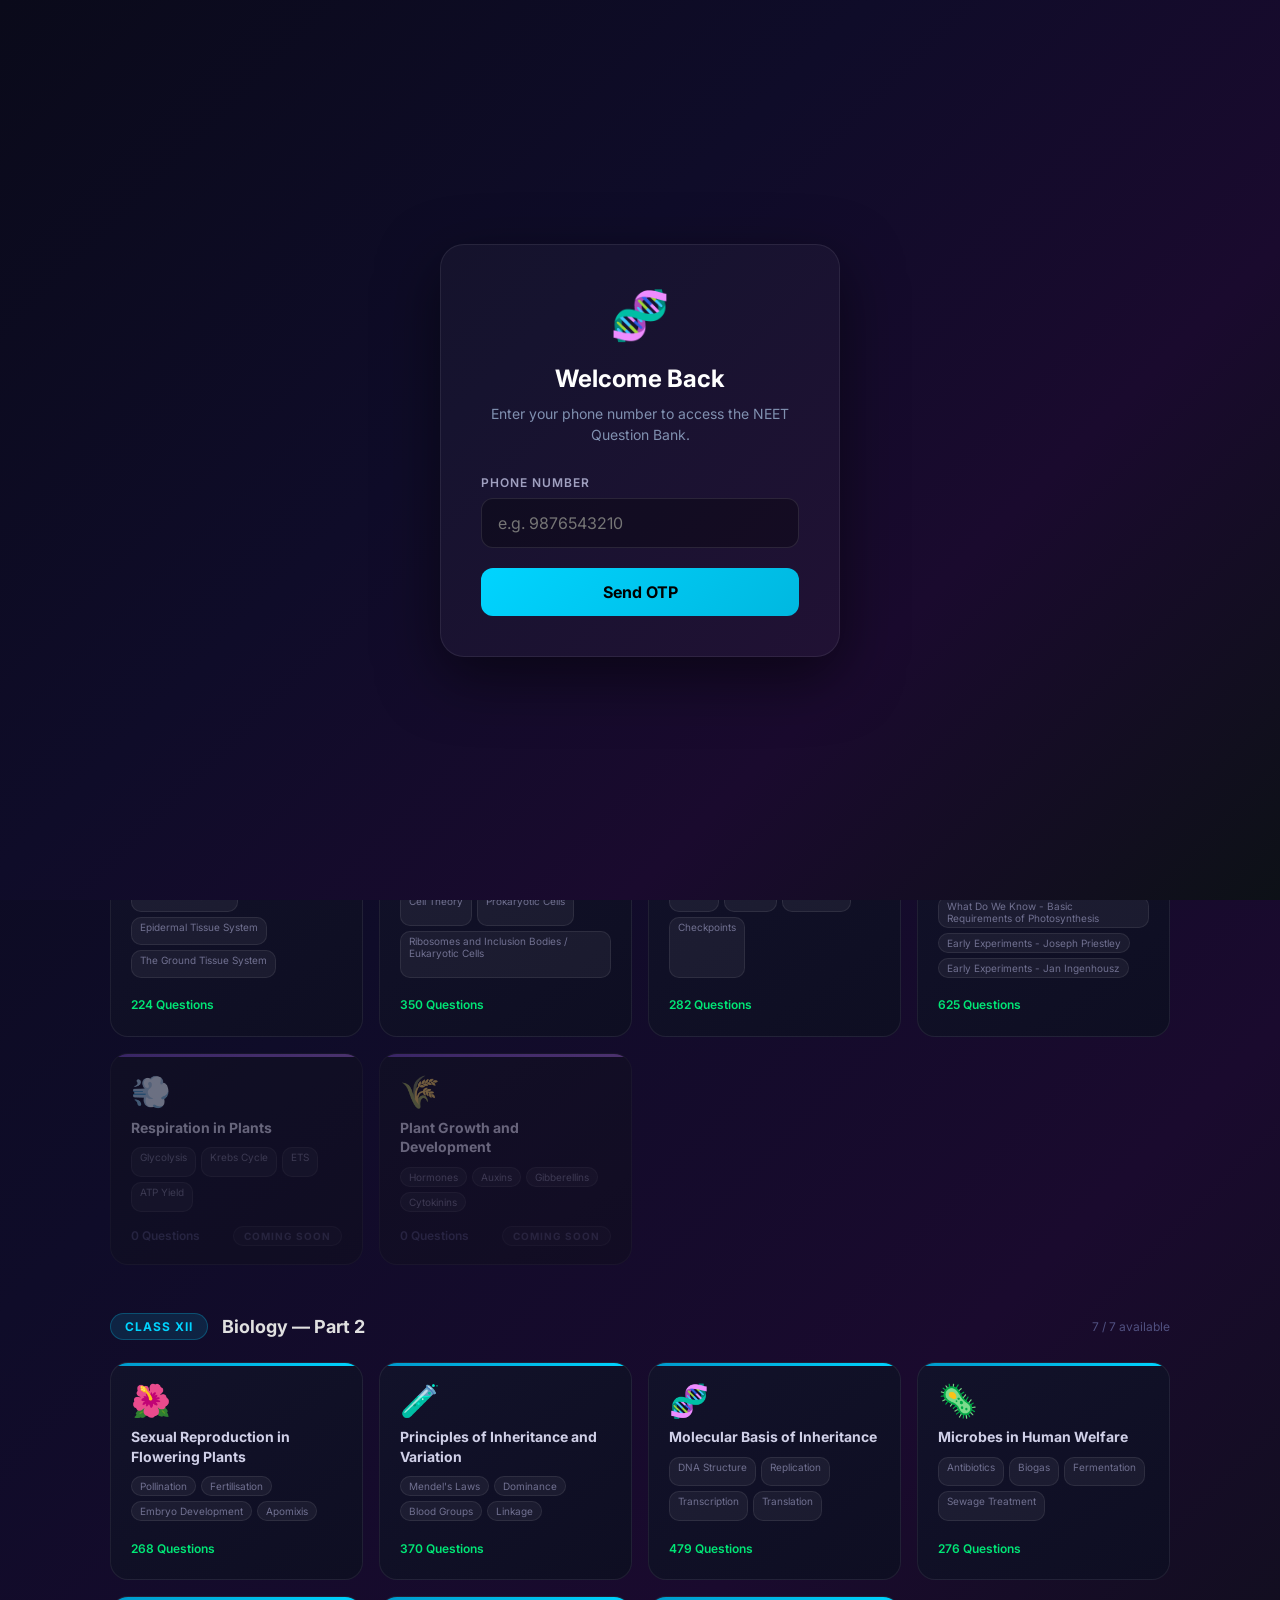
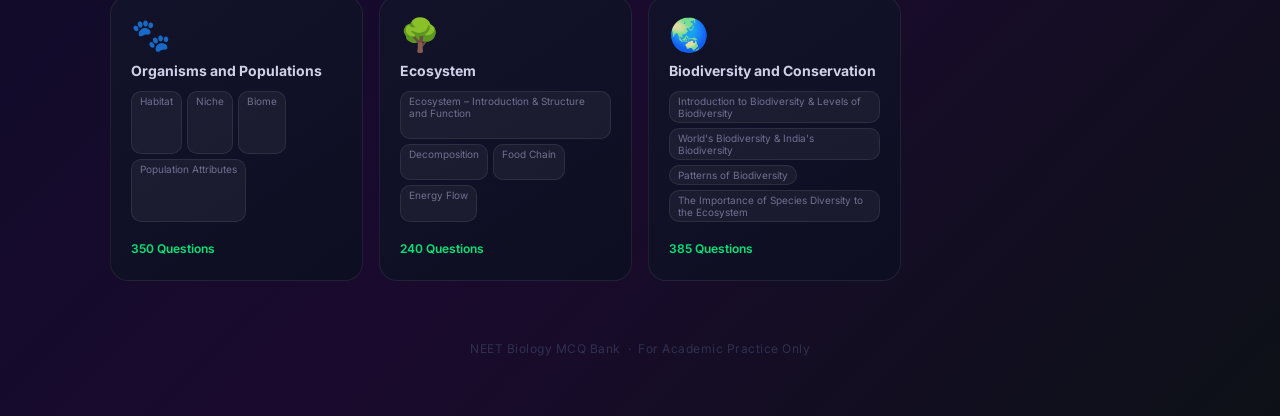
==== commit 72b647e9: "feat: implement phone-based authentication and add new biology question modules" ====
--- a/index.html
+++ b/index.html
@@ -258,6 +258,110 @@
             letter-spacing: 0.5px;
         }
 
+        /* ── Auth Overlay ── */
+        .auth-overlay {
+            position: fixed;
+            top: 0; left: 0; right: 0; bottom: 0;
+            background: linear-gradient(135deg, #0a0a1a 0%, #0f0c29 40%, #1a0a2e 70%, #0d1117 100%);
+            z-index: 9999;
+            display: flex;
+            align-items: center;
+            justify-content: center;
+            padding: 20px;
+            backdrop-filter: blur(10px);
+            -webkit-backdrop-filter: blur(10px);
+        }
+        .auth-box {
+            background: rgba(255,255,255,0.03);
+            border: 1px solid rgba(255,255,255,0.08);
+            border-radius: 24px;
+            padding: 40px;
+            width: 100%;
+            max-width: 400px;
+            text-align: center;
+            box-shadow: 0 20px 60px rgba(0,0,0,0.5);
+        }
+        .auth-logo {
+            font-size: 48px;
+            margin-bottom: 20px;
+        }
+        .auth-title {
+            font-size: 24px;
+            font-weight: 700;
+            color: #fff;
+            margin-bottom: 10px;
+        }
+        .auth-subtitle {
+            font-size: 14px;
+            color: #8090b0;
+            margin-bottom: 30px;
+            line-height: 1.5;
+        }
+        .auth-input-group {
+            margin-bottom: 20px;
+            text-align: left;
+        }
+        .auth-label {
+            display: block;
+            font-size: 12px;
+            color: #a0a0c0;
+            margin-bottom: 8px;
+            font-weight: 600;
+            text-transform: uppercase;
+            letter-spacing: 1px;
+        }
+        .auth-input {
+            width: 100%;
+            background: rgba(0,0,0,0.3);
+            border: 1px solid rgba(255,255,255,0.1);
+            color: #fff;
+            padding: 14px 16px;
+            border-radius: 12px;
+            font-size: 16px;
+            outline: none;
+            transition: border-color 0.2s;
+            font-family: inherit;
+        }
+        .auth-input:focus { border-color: #00d4ff; }
+        .auth-btn {
+            width: 100%;
+            background: linear-gradient(135deg, #00d4ff, #00b8e0);
+            color: #000;
+            font-weight: 700;
+            font-size: 16px;
+            padding: 14px;
+            border: none;
+            border-radius: 12px;
+            cursor: pointer;
+            transition: transform 0.2s, box-shadow 0.2s;
+            font-family: inherit;
+        }
+        .auth-btn:hover {
+            transform: translateY(-2px);
+            box-shadow: 0 8px 20px rgba(0,212,255,0.3);
+        }
+        .auth-hidden { display: none !important; }
+
+        .logout-btn {
+            position: absolute;
+            top: 20px;
+            right: 20px;
+            background: rgba(255,255,255,0.05);
+            border: 1px solid rgba(255,255,255,0.1);
+            color: #e0e0e0;
+            padding: 8px 16px;
+            border-radius: 20px;
+            font-size: 12px;
+            font-weight: 600;
+            cursor: pointer;
+            transition: background 0.2s, color 0.2s;
+            z-index: 100;
+        }
+        .logout-btn:hover {
+            background: rgba(255,255,255,0.1);
+            color: #fff;
+        }
+
         /* ── Responsive ── */
         @media (max-width: 600px) {
             .chapter-grid { grid-template-columns: 1fr 1fr; gap: 12px; }
@@ -272,6 +376,36 @@
     </style>
 </head>
 <body>
+
+    <!-- Auth Overlay -->
+    <div id="authOverlay" class="auth-overlay auth-hidden">
+        <!-- Phone Step -->
+        <div id="phoneStep" class="auth-box">
+            <div class="auth-logo">🧬</div>
+            <h2 class="auth-title">Welcome Back</h2>
+            <p class="auth-subtitle">Enter your phone number to access the NEET Question Bank.</p>
+            <div class="auth-input-group">
+                <label class="auth-label">Phone Number</label>
+                <input type="text" id="phoneInput" class="auth-input" placeholder="e.g. 9876543210" autocomplete="tel">
+            </div>
+            <button class="auth-btn" id="sendOtpBtn">Send OTP</button>
+        </div>
+
+        <!-- OTP Step -->
+        <div id="otpStep" class="auth-box auth-hidden">
+            <div class="auth-logo">🔐</div>
+            <h2 class="auth-title">Verify Phone</h2>
+            <p class="auth-subtitle">We sent a 6-digit code to <br><strong id="displayPhone" style="color:#00d4ff;"></strong></p>
+            <div class="auth-input-group">
+                <label class="auth-label">6-Digit Code</label>
+                <input type="text" id="otpInput" class="auth-input" placeholder="0 0 0 0 0 0" maxlength="6" autocomplete="one-time-code">
+            </div>
+            <button class="auth-btn" id="verifyOtpBtn">Verify & Login</button>
+            <p style="margin-top:20px; font-size:12px; color:#6070a0; cursor:pointer;" id="changePhoneBtn">← Change Phone Number</p>
+        </div>
+    </div>
+
+    <button id="logoutBtn" class="logout-btn auth-hidden">Sign Out</button>
 
     <!-- Hero -->
     <div class="hero">
@@ -363,6 +497,64 @@
                 `${ch12.filter(c => c.status === 'available').length} / ${ch12.length} available`;
         }
 
+        // --- Authentication Logic ---
+        let currentPhone = "";
+        let expectedOTP = "";
+
+        function checkAuth() {
+            const session = localStorage.getItem('neet_auth_session');
+            if(session) {
+                document.getElementById('authOverlay').classList.add('auth-hidden');
+                document.getElementById('logoutBtn').classList.remove('auth-hidden');
+            } else {
+                document.getElementById('authOverlay').classList.remove('auth-hidden');
+                document.getElementById('logoutBtn').classList.add('auth-hidden');
+            }
+        }
+
+        document.getElementById('sendOtpBtn').addEventListener('click', () => {
+            const phoneInput = document.getElementById('phoneInput').value.trim();
+            if(phoneInput.length < 10) {
+                alert("Please enter a valid phone number.");
+                return;
+            }
+            currentPhone = phoneInput;
+            expectedOTP = Math.floor(100000 + Math.random() * 900000).toString();
+            
+            // Mock SMS sending
+            setTimeout(() => {
+                alert(`Mock SMS:\\nYour NEET Biology OTP is: ${expectedOTP}`);
+            }, 300);
+
+            document.getElementById('phoneStep').classList.add('auth-hidden');
+            document.getElementById('otpStep').classList.remove('auth-hidden');
+            document.getElementById('displayPhone').textContent = currentPhone;
+        });
+
+        document.getElementById('verifyOtpBtn').addEventListener('click', () => {
+            const otpInput = document.getElementById('otpInput').value.trim();
+            if(otpInput === expectedOTP) {
+                localStorage.setItem('neet_auth_session', currentPhone);
+                checkAuth();
+            } else {
+                alert("Invalid OTP. Please try again.");
+            }
+        });
+
+        const doLogout = () => {
+            localStorage.removeItem('neet_auth_session');
+            document.getElementById('phoneStep').classList.remove('auth-hidden');
+            document.getElementById('otpStep').classList.add('auth-hidden');
+            document.getElementById('phoneInput').value = '';
+            document.getElementById('otpInput').value = '';
+            checkAuth();
+        };
+
+        document.getElementById('logoutBtn').addEventListener('click', doLogout);
+        document.getElementById('changePhoneBtn').addEventListener('click', doLogout);
+
+        // Initialize
+        checkAuth();
         render();
     </script>
 </body>
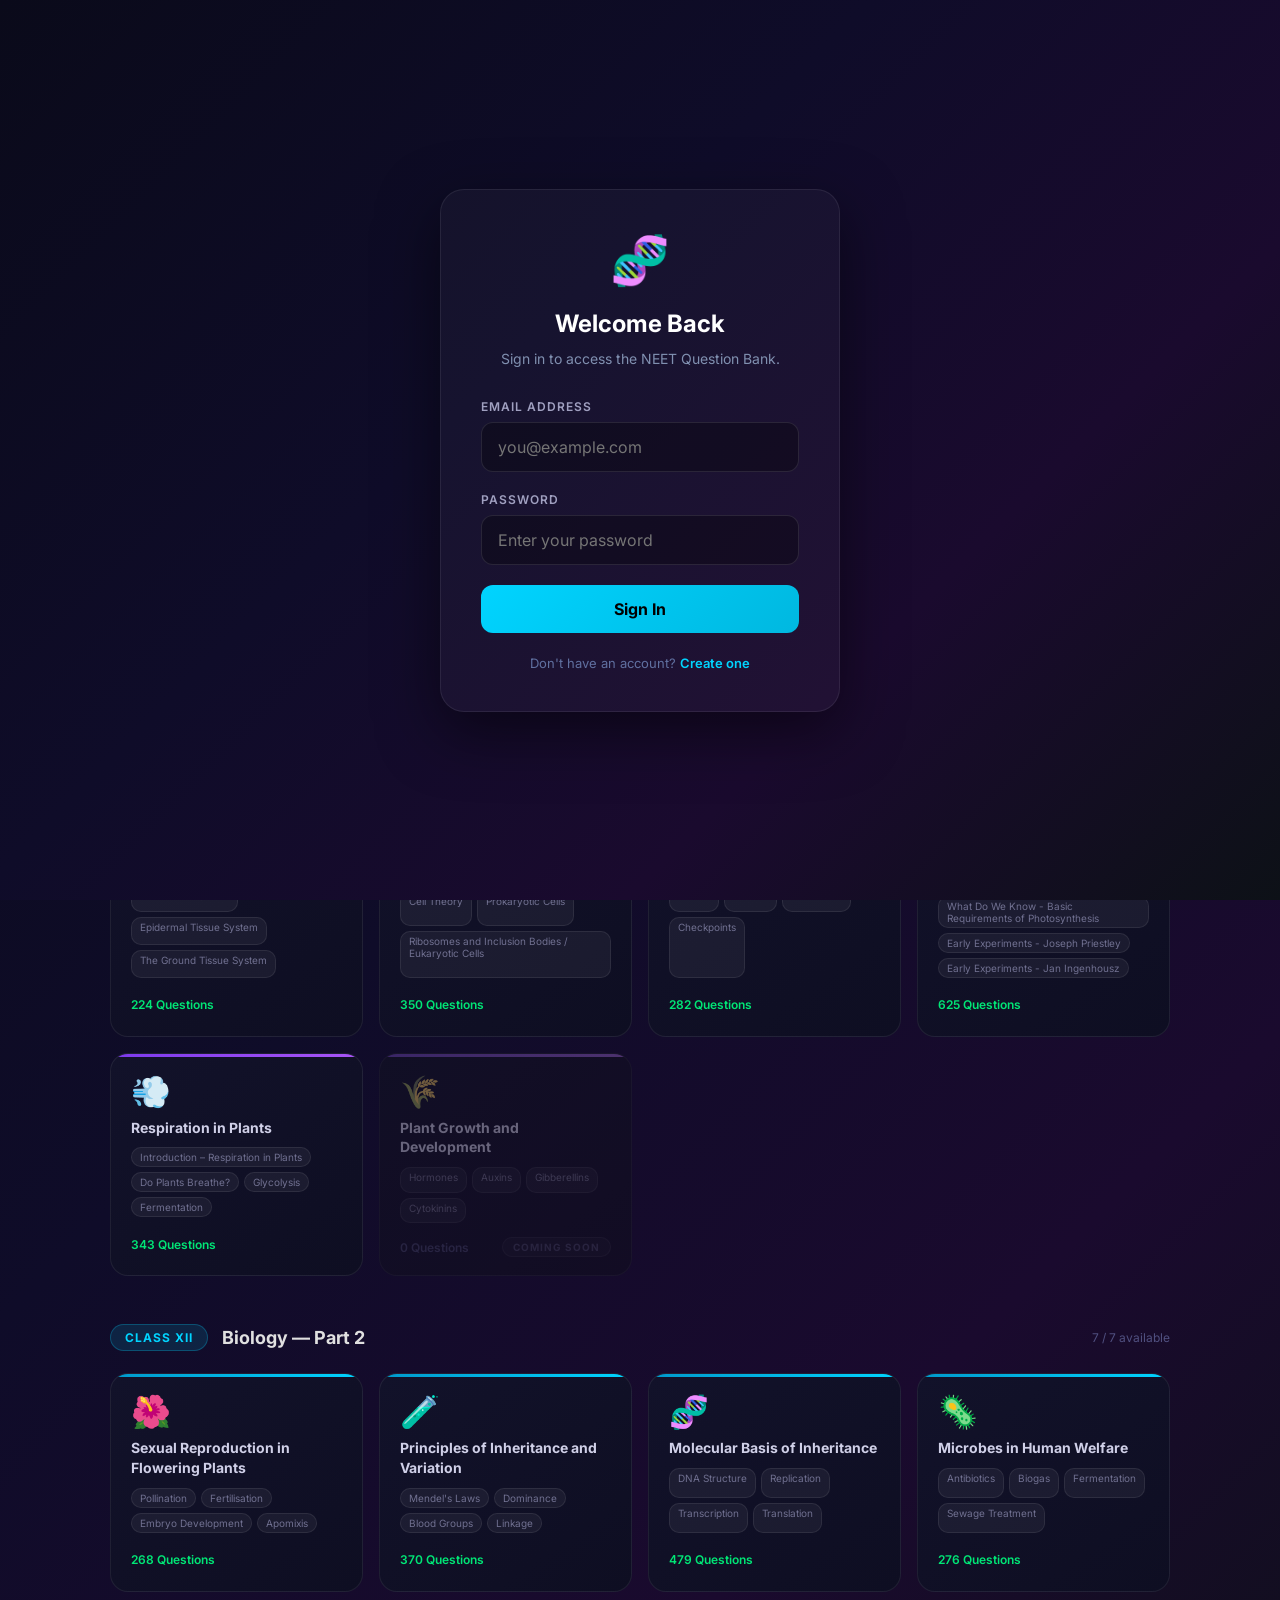
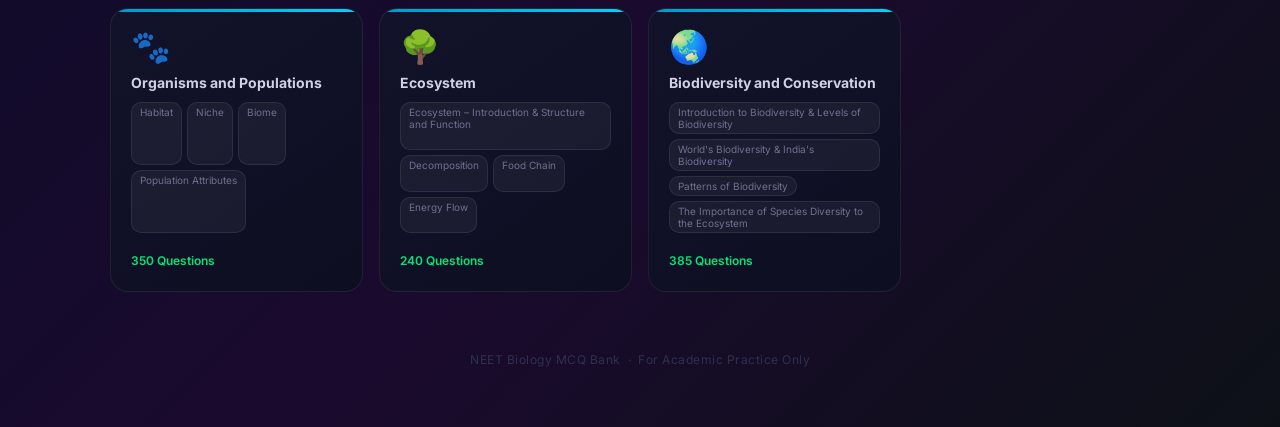
==== commit c8cec9b3: "feat: implement email-based authentication system and admin dashboard UI" ====
--- a/index.html
+++ b/index.html
@@ -342,6 +342,46 @@
         }
         .auth-hidden { display: none !important; }
 
+        .auth-toggle {
+            margin-top: 22px;
+            font-size: 13px;
+            color: #6070a0;
+        }
+        .auth-toggle span {
+            color: #00d4ff;
+            cursor: pointer;
+            font-weight: 600;
+            transition: color 0.2s;
+        }
+        .auth-toggle span:hover { color: #66e0ff; }
+
+        .auth-error {
+            background: rgba(255,60,60,0.1);
+            border: 1px solid rgba(255,60,60,0.25);
+            color: #ff8080;
+            border-radius: 10px;
+            padding: 10px 14px;
+            font-size: 13px;
+            margin-bottom: 16px;
+            display: none;
+        }
+        .auth-error.visible { display: block; }
+
+        .auth-divider {
+            display: flex;
+            align-items: center;
+            gap: 12px;
+            margin: 20px 0;
+            color: #404065;
+            font-size: 12px;
+        }
+        .auth-divider::before, .auth-divider::after {
+            content: '';
+            flex: 1;
+            height: 1px;
+            background: rgba(255,255,255,0.07);
+        }
+
         .logout-btn {
             position: absolute;
             top: 20px;
@@ -362,6 +402,112 @@
             color: #fff;
         }
 
+        /* ── Admin Panel ── */
+        .admin-overlay {
+            position: fixed;
+            top: 0; left: 0; right: 0; bottom: 0;
+            background: rgba(0,0,0,0.85);
+            z-index: 99998;
+            display: flex;
+            align-items: center;
+            justify-content: center;
+            padding: 20px;
+            backdrop-filter: blur(6px);
+        }
+        .admin-panel {
+            background: #0d0d1f;
+            border: 1px solid rgba(0,212,255,0.2);
+            border-radius: 20px;
+            padding: 32px;
+            width: 100%;
+            max-width: 700px;
+            max-height: 85vh;
+            overflow-y: auto;
+            box-shadow: 0 20px 60px rgba(0,0,0,0.6);
+        }
+        .admin-header {
+            display: flex;
+            align-items: center;
+            justify-content: space-between;
+            margin-bottom: 24px;
+        }
+        .admin-title {
+            font-size: 18px;
+            font-weight: 700;
+            color: #00d4ff;
+        }
+        .admin-close {
+            background: rgba(255,255,255,0.06);
+            border: 1px solid rgba(255,255,255,0.1);
+            color: #aaa;
+            width: 32px; height: 32px;
+            border-radius: 50%;
+            font-size: 16px;
+            cursor: pointer;
+            display: flex; align-items: center; justify-content: center;
+            transition: background 0.2s;
+        }
+        .admin-close:hover { background: rgba(255,255,255,0.12); color: #fff; }
+        .admin-stats-row {
+            display: flex;
+            gap: 12px;
+            margin-bottom: 20px;
+            flex-wrap: wrap;
+        }
+        .admin-stat {
+            background: rgba(0,212,255,0.07);
+            border: 1px solid rgba(0,212,255,0.15);
+            border-radius: 12px;
+            padding: 12px 20px;
+            text-align: center;
+            flex: 1; min-width: 100px;
+        }
+        .admin-stat .av { font-size: 24px; font-weight: 800; color: #00d4ff; }
+        .admin-stat .al { font-size: 11px; color: #6070a0; margin-top: 2px; }
+        .admin-table {
+            width: 100%;
+            border-collapse: collapse;
+            font-size: 13px;
+        }
+        .admin-table th {
+            text-align: left;
+            padding: 10px 12px;
+            color: #6070a0;
+            font-size: 11px;
+            text-transform: uppercase;
+            letter-spacing: 1px;
+            border-bottom: 1px solid rgba(255,255,255,0.06);
+        }
+        .admin-table td {
+            padding: 10px 12px;
+            color: #d0d0e8;
+            border-bottom: 1px solid rgba(255,255,255,0.04);
+            word-break: break-all;
+        }
+        .admin-table tr:last-child td { border-bottom: none; }
+        .admin-table tr:hover td { background: rgba(255,255,255,0.02); }
+        .admin-empty {
+            text-align: center;
+            color: #404065;
+            padding: 40px;
+            font-size: 14px;
+        }
+        .admin-export-btn {
+            margin-top: 20px;
+            background: rgba(0,212,255,0.1);
+            border: 1px solid rgba(0,212,255,0.25);
+            color: #00d4ff;
+            padding: 10px 20px;
+            border-radius: 10px;
+            font-size: 13px;
+            font-weight: 600;
+            cursor: pointer;
+            width: 100%;
+            transition: background 0.2s;
+            font-family: inherit;
+        }
+        .admin-export-btn:hover { background: rgba(0,212,255,0.18); }
+
         /* ── Responsive ── */
         @media (max-width: 600px) {
             .chapter-grid { grid-template-columns: 1fr 1fr; gap: 12px; }
@@ -379,29 +525,52 @@
 
     <!-- Auth Overlay -->
     <div id="authOverlay" class="auth-overlay auth-hidden">
-        <!-- Phone Step -->
-        <div id="phoneStep" class="auth-box">
+        <div id="authBox" class="auth-box">
             <div class="auth-logo">🧬</div>
-            <h2 class="auth-title">Welcome Back</h2>
-            <p class="auth-subtitle">Enter your phone number to access the NEET Question Bank.</p>
+            <h2 class="auth-title" id="authTitle">Welcome Back</h2>
+            <p class="auth-subtitle" id="authSubtitle">Sign in to access the NEET Question Bank.</p>
+
+            <div class="auth-error" id="authError"></div>
+
+            <!-- Register-only fields -->
+            <div class="auth-input-group" id="nameGroup" style="display:none;">
+                <label class="auth-label">Full Name</label>
+                <input type="text" id="nameInput" class="auth-input" placeholder="Your name" autocomplete="name">
+            </div>
+
+            <div class="auth-input-group" id="mobileGroup" style="display:none;">
+                <label class="auth-label">Mobile Number</label>
+                <input type="tel" id="mobileInput" class="auth-input" placeholder="10-digit mobile number" maxlength="10" autocomplete="tel">
+            </div>
+
             <div class="auth-input-group">
-                <label class="auth-label">Phone Number</label>
-                <input type="text" id="phoneInput" class="auth-input" placeholder="e.g. 9876543210" autocomplete="tel">
+                <label class="auth-label">Email Address</label>
+                <input type="email" id="emailInput" class="auth-input" placeholder="you@example.com" autocomplete="email">
             </div>
-            <button class="auth-btn" id="sendOtpBtn">Send OTP</button>
+
+            <div class="auth-input-group">
+                <label class="auth-label">Password</label>
+                <input type="password" id="passwordInput" class="auth-input" placeholder="Enter your password" autocomplete="current-password">
+            </div>
+
+            <button class="auth-btn" id="authSubmitBtn">Sign In</button>
+
+            <div class="auth-toggle" id="authToggleText">
+                Don't have an account? <span id="authToggleLink">Create one</span>
+            </div>
         </div>
-
-        <!-- OTP Step -->
-        <div id="otpStep" class="auth-box auth-hidden">
-            <div class="auth-logo">🔐</div>
-            <h2 class="auth-title">Verify Phone</h2>
-            <p class="auth-subtitle">We sent a 6-digit code to <br><strong id="displayPhone" style="color:#00d4ff;"></strong></p>
-            <div class="auth-input-group">
-                <label class="auth-label">6-Digit Code</label>
-                <input type="text" id="otpInput" class="auth-input" placeholder="0 0 0 0 0 0" maxlength="6" autocomplete="one-time-code">
+    </div>
+
+    <!-- Admin Panel -->
+    <div id="adminOverlay" class="admin-overlay auth-hidden">
+        <div class="admin-panel">
+            <div class="admin-header">
+                <span class="admin-title">🛡️ Admin — Registered Users</span>
+                <button class="admin-close" id="adminCloseBtn">✕</button>
             </div>
-            <button class="auth-btn" id="verifyOtpBtn">Verify & Login</button>
-            <p style="margin-top:20px; font-size:12px; color:#6070a0; cursor:pointer;" id="changePhoneBtn">← Change Phone Number</p>
+            <div class="admin-stats-row" id="adminStatsRow"></div>
+            <div id="adminTableWrap"></div>
+            <button class="admin-export-btn" id="adminExportBtn">⬇ Export as CSV</button>
         </div>
     </div>
 
@@ -497,13 +666,59 @@
                 `${ch12.filter(c => c.status === 'available').length} / ${ch12.length} available`;
         }
 
-        // --- Authentication Logic ---
-        let currentPhone = "";
-        let expectedOTP = "";
+        // --- Authentication Logic (Email-based) ---
+        const USERS_KEY = 'neet_users';      // { email: { name, passwordHash } }
+        const SESSION_KEY = 'neet_auth_session'; // stored email when logged in
+
+        // Simple hash — good enough for localStorage-only auth
+        function simpleHash(str) {
+            let hash = 0;
+            for (let i = 0; i < str.length; i++) {
+                hash = (Math.imul(31, hash) + str.charCodeAt(i)) | 0;
+            }
+            return hash.toString(16);
+        }
+
+        function getUsers() {
+            try { return JSON.parse(localStorage.getItem(USERS_KEY)) || {}; }
+            catch { return {}; }
+        }
+
+        function showError(msg) {
+            const el = document.getElementById('authError');
+            el.textContent = msg;
+            el.classList.add('visible');
+        }
+        function clearError() {
+            const el = document.getElementById('authError');
+            el.textContent = '';
+            el.classList.remove('visible');
+        }
+
+        let isRegisterMode = false;
+
+        function setMode(register) {
+            isRegisterMode = register;
+            clearError();
+            const show = v => v ? 'block' : 'none';
+            document.getElementById('nameGroup').style.display   = show(register);
+            document.getElementById('mobileGroup').style.display = show(register);
+            document.getElementById('authTitle').textContent = register ? 'Create Account' : 'Welcome Back';
+            document.getElementById('authSubtitle').textContent = register
+                ? 'Register to start practising NEET Biology MCQs.'
+                : 'Sign in to access the NEET Question Bank.';
+            document.getElementById('authSubmitBtn').textContent = register ? 'Create Account' : 'Sign In';
+            document.getElementById('authToggleText').innerHTML = register
+                ? 'Already have an account? <span id="authToggleLink">Sign in</span>'
+                : 'Don\'t have an account? <span id="authToggleLink">Create one</span>';
+            document.getElementById('passwordInput').setAttribute('autocomplete',
+                register ? 'new-password' : 'current-password');
+            document.getElementById('authToggleLink').addEventListener('click', () => setMode(!isRegisterMode));
+        }
 
         function checkAuth() {
-            const session = localStorage.getItem('neet_auth_session');
-            if(session) {
+            const session = localStorage.getItem(SESSION_KEY);
+            if (session) {
                 document.getElementById('authOverlay').classList.add('auth-hidden');
                 document.getElementById('logoutBtn').classList.remove('auth-hidden');
             } else {
@@ -512,48 +727,133 @@
             }
         }
 
-        document.getElementById('sendOtpBtn').addEventListener('click', () => {
-            const phoneInput = document.getElementById('phoneInput').value.trim();
-            if(phoneInput.length < 10) {
-                alert("Please enter a valid phone number.");
-                return;
+        document.getElementById('authSubmitBtn').addEventListener('click', () => {
+            clearError();
+            const email = document.getElementById('emailInput').value.trim().toLowerCase();
+            const password = document.getElementById('passwordInput').value;
+
+            if (!email || !/^[^@]+@[^@]+\.[^@]+$/.test(email)) {
+                showError('Please enter a valid email address.'); return;
             }
-            currentPhone = phoneInput;
-            expectedOTP = Math.floor(100000 + Math.random() * 900000).toString();
-            
-            // Mock SMS sending
-            setTimeout(() => {
-                alert(`Mock SMS:\\nYour NEET Biology OTP is: ${expectedOTP}`);
-            }, 300);
-
-            document.getElementById('phoneStep').classList.add('auth-hidden');
-            document.getElementById('otpStep').classList.remove('auth-hidden');
-            document.getElementById('displayPhone').textContent = currentPhone;
-        });
-
-        document.getElementById('verifyOtpBtn').addEventListener('click', () => {
-            const otpInput = document.getElementById('otpInput').value.trim();
-            if(otpInput === expectedOTP) {
-                localStorage.setItem('neet_auth_session', currentPhone);
+            if (password.length < 6) {
+                showError('Password must be at least 6 characters.'); return;
+            }
+
+            const users = getUsers();
+
+            if (isRegisterMode) {
+                const name   = document.getElementById('nameInput').value.trim();
+                const mobile = document.getElementById('mobileInput').value.trim();
+                if (!name)   { showError('Please enter your full name.'); return; }
+                if (!/^[6-9]\d{9}$/.test(mobile)) {
+                    showError('Please enter a valid 10-digit Indian mobile number.'); return;
+                }
+                if (users[email]) { showError('An account with this email already exists. Please sign in.'); return; }
+                users[email] = { name, mobile, passwordHash: simpleHash(password), registeredAt: new Date().toISOString() };
+                localStorage.setItem(USERS_KEY, JSON.stringify(users));
+                localStorage.setItem(SESSION_KEY, email);
                 checkAuth();
             } else {
-                alert("Invalid OTP. Please try again.");
+                if (!users[email]) { showError('No account found. Please create one first.'); return; }
+                if (users[email].passwordHash !== simpleHash(password)) {
+                    showError('Incorrect password. Please try again.'); return;
+                }
+                localStorage.setItem(SESSION_KEY, email);
+                checkAuth();
             }
         });
 
+        // Allow Enter key submission
+        ['nameInput', 'mobileInput', 'emailInput', 'passwordInput'].forEach(id => {
+            const el = document.getElementById(id);
+            if (el) el.addEventListener('keydown', e => {
+                if (e.key === 'Enter') document.getElementById('authSubmitBtn').click();
+            });
+        });
+
+        // ── Admin Panel ──
+        function openAdmin() {
+            const users = getUsers();
+            const entries = Object.entries(users); // [[email, {name,mobile,...}]]
+
+            // Stats
+            document.getElementById('adminStatsRow').innerHTML = `
+                <div class="admin-stat"><div class="av">${entries.length}</div><div class="al">Registered Users</div></div>
+                <div class="admin-stat"><div class="av">${entries.filter(([,u])=>u.mobile).length}</div><div class="al">With Mobile</div></div>
+            `;
+
+            // Table
+            const wrap = document.getElementById('adminTableWrap');
+            if (entries.length === 0) {
+                wrap.innerHTML = '<p class="admin-empty">No users registered yet.</p>';
+            } else {
+                let rows = entries.map(([email, u]) => {
+                    const date = u.registeredAt ? new Date(u.registeredAt).toLocaleDateString('en-IN', {day:'2-digit',month:'short',year:'numeric'}) : '—';
+                    return `<tr>
+                        <td>${u.name || '—'}</td>
+                        <td>${email}</td>
+                        <td>${u.mobile || '—'}</td>
+                        <td>${date}</td>
+                    </tr>`;
+                }).join('');
+                wrap.innerHTML = `<table class="admin-table">
+                    <thead><tr><th>Name</th><th>Email</th><th>Mobile</th><th>Registered</th></tr></thead>
+                    <tbody>${rows}</tbody>
+                </table>`;
+            }
+
+            document.getElementById('adminOverlay').classList.remove('auth-hidden');
+        }
+
+        document.getElementById('adminCloseBtn').addEventListener('click', () => {
+            document.getElementById('adminOverlay').classList.add('auth-hidden');
+        });
+
+        // Triple-click the footer to open admin panel
+        let footerClicks = 0, footerTimer;
+        document.querySelector('.footer').addEventListener('click', () => {
+            footerClicks++;
+            clearTimeout(footerTimer);
+            footerTimer = setTimeout(() => { footerClicks = 0; }, 600);
+            if (footerClicks >= 3) { footerClicks = 0; openAdmin(); }
+        });
+        document.querySelector('.footer').style.cursor = 'default';
+
+        // CSV Export
+        document.getElementById('adminExportBtn').addEventListener('click', () => {
+            const users = getUsers();
+            const entries = Object.entries(users);
+            if (!entries.length) { alert('No users to export.'); return; }
+            const header = 'Name,Email,Mobile,Registered At';
+            const rows = entries.map(([email, u]) =>
+                `"${u.name||""}"`,`"${email}"`,`"${u.mobile||""}"`,`"${u.registeredAt||""}"`.replace(/undefined/g,'')
+            );
+            // fix: proper CSV rows
+            const csvRows = entries.map(([email, u]) =>
+                [`"${(u.name||"").replace(/"/g,'""')}"`, `"${email}"`, `"${u.mobile||""}"`, `"${u.registeredAt||""}"` ].join(',')
+            );
+            const csv = [header, ...csvRows].join('\n');
+            const blob = new Blob([csv], {type:'text/csv'});
+            const a = document.createElement('a');
+            a.href = URL.createObjectURL(blob);
+            a.download = 'neet_registered_users.csv';
+            a.click();
+        });
+
         const doLogout = () => {
-            localStorage.removeItem('neet_auth_session');
-            document.getElementById('phoneStep').classList.remove('auth-hidden');
-            document.getElementById('otpStep').classList.add('auth-hidden');
-            document.getElementById('phoneInput').value = '';
-            document.getElementById('otpInput').value = '';
+            localStorage.removeItem(SESSION_KEY);
+            document.getElementById('emailInput').value = '';
+            document.getElementById('passwordInput').value = '';
+            document.getElementById('nameInput').value = '';
+            document.getElementById('mobileInput').value = '';
+            setMode(false);
             checkAuth();
         };
 
         document.getElementById('logoutBtn').addEventListener('click', doLogout);
-        document.getElementById('changePhoneBtn').addEventListener('click', doLogout);
 
         // Initialize
+        setMode(false);
         checkAuth();
         render();
     </script>
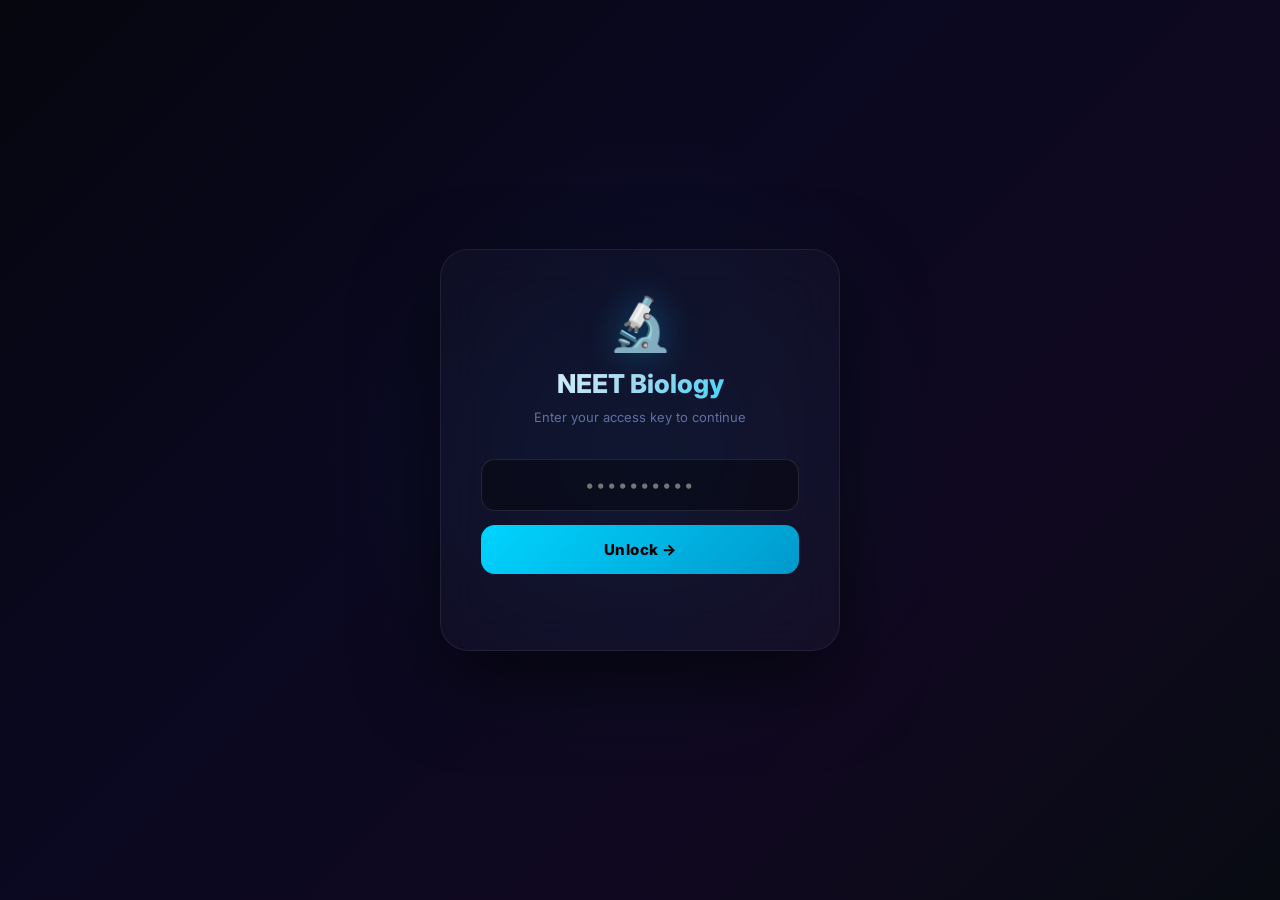
==== commit e0d29943: "style: reformat CSS and replace auth overlay with animated lock screen" ====
--- a/index.html
+++ b/index.html
@@ -1,5 +1,6 @@
 <!DOCTYPE html>
 <html lang="en">
+
 <head>
     <meta charset="UTF-8">
     <meta name="viewport" content="width=device-width, initial-scale=1.0">
@@ -7,7 +8,13 @@
     <link rel="preconnect" href="https://fonts.googleapis.com">
     <link href="https://fonts.googleapis.com/css2?family=Inter:wght@400;500;600;700;800&display=swap" rel="stylesheet">
     <style>
-        *, *::before, *::after { margin: 0; padding: 0; box-sizing: border-box; }
+        *,
+        *::before,
+        *::after {
+            margin: 0;
+            padding: 0;
+            box-sizing: border-box;
+        }
 
         body {
             font-family: 'Inter', 'Segoe UI', sans-serif;
@@ -24,19 +31,23 @@
             position: relative;
             overflow: hidden;
         }
+
         .hero::before {
             content: '';
             position: absolute;
-            top: -80px; left: 50%;
+            top: -80px;
+            left: 50%;
             transform: translateX(-50%);
-            width: 600px; height: 600px;
-            background: radial-gradient(ellipse, rgba(0,212,255,0.08) 0%, transparent 70%);
+            width: 600px;
+            height: 600px;
+            background: radial-gradient(ellipse, rgba(0, 212, 255, 0.08) 0%, transparent 70%);
             pointer-events: none;
         }
+
         .hero-badge {
             display: inline-block;
-            background: rgba(0,212,255,0.12);
-            border: 1px solid rgba(0,212,255,0.3);
+            background: rgba(0, 212, 255, 0.12);
+            border: 1px solid rgba(0, 212, 255, 0.3);
             color: #00d4ff;
             font-size: 12px;
             font-weight: 600;
@@ -46,6 +57,7 @@
             border-radius: 20px;
             margin-bottom: 20px;
         }
+
         .hero h1 {
             font-size: clamp(28px, 5vw, 52px);
             font-weight: 800;
@@ -56,6 +68,7 @@
             line-height: 1.15;
             margin-bottom: 14px;
         }
+
         .hero p {
             font-size: 16px;
             color: #8090b0;
@@ -72,19 +85,28 @@
             flex-wrap: wrap;
             margin-bottom: 10px;
         }
+
         .stat-pill {
             display: flex;
             align-items: center;
             gap: 8px;
-            background: rgba(255,255,255,0.04);
-            border: 1px solid rgba(255,255,255,0.08);
+            background: rgba(255, 255, 255, 0.04);
+            border: 1px solid rgba(255, 255, 255, 0.08);
             padding: 10px 20px;
             border-radius: 50px;
             font-size: 13px;
             font-weight: 500;
         }
-        .stat-pill .val { color: #00d4ff; font-weight: 700; font-size: 15px; }
-        .stat-pill .lbl { color: #6070a0; }
+
+        .stat-pill .val {
+            color: #00d4ff;
+            font-weight: 700;
+            font-size: 15px;
+        }
+
+        .stat-pill .lbl {
+            color: #6070a0;
+        }
 
         /* ── Section ── */
         .section {
@@ -92,12 +114,14 @@
             margin: 48px auto 0;
             padding: 0 20px;
         }
+
         .section-header {
             display: flex;
             align-items: center;
             gap: 14px;
             margin-bottom: 22px;
         }
+
         .class-badge {
             font-size: 12px;
             font-weight: 700;
@@ -106,21 +130,25 @@
             border-radius: 20px;
             text-transform: uppercase;
         }
+
         .class-badge.class11 {
-            background: rgba(168,85,247,0.15);
+            background: rgba(168, 85, 247, 0.15);
             color: #c084fc;
-            border: 1px solid rgba(168,85,247,0.3);
-        }
+            border: 1px solid rgba(168, 85, 247, 0.3);
+        }
+
         .class-badge.class12 {
-            background: rgba(0,212,255,0.12);
+            background: rgba(0, 212, 255, 0.12);
             color: #00d4ff;
-            border: 1px solid rgba(0,212,255,0.25);
-        }
+            border: 1px solid rgba(0, 212, 255, 0.25);
+        }
+
         .section-title {
             font-size: 18px;
             font-weight: 700;
             color: #e0e0e0;
         }
+
         .section-count {
             margin-left: auto;
             font-size: 12px;
@@ -137,7 +165,7 @@
         /* ── Card ── */
         .chapter-card {
             background: linear-gradient(145deg, #12122a, #0e0e22);
-            border: 1px solid rgba(255,255,255,0.07);
+            border: 1px solid rgba(255, 255, 255, 0.07);
             border-radius: 18px;
             padding: 22px 20px 18px;
             position: relative;
@@ -147,30 +175,45 @@
             flex-direction: column;
             gap: 10px;
         }
+
         .chapter-card::before {
             content: '';
             position: absolute;
-            top: 0; left: 0; right: 0;
+            top: 0;
+            left: 0;
+            right: 0;
             height: 3px;
             border-radius: 18px 18px 0 0;
         }
-        .chapter-card.class11::before { background: linear-gradient(90deg, #7c3aed, #a855f7); }
-        .chapter-card.class12::before { background: linear-gradient(90deg, #0099cc, #00d4ff); }
+
+        .chapter-card.class11::before {
+            background: linear-gradient(90deg, #7c3aed, #a855f7);
+        }
+
+        .chapter-card.class12::before {
+            background: linear-gradient(90deg, #0099cc, #00d4ff);
+        }
 
         /* Available */
         .chapter-card.available {
             cursor: pointer;
         }
+
         .chapter-card.available:hover {
             transform: translateY(-5px);
-            border-color: rgba(0,212,255,0.25);
-            box-shadow: 0 12px 40px rgba(0,0,0,0.4), 0 0 0 1px rgba(0,212,255,0.1);
-        }
+            border-color: rgba(0, 212, 255, 0.25);
+            box-shadow: 0 12px 40px rgba(0, 0, 0, 0.4), 0 0 0 1px rgba(0, 212, 255, 0.1);
+        }
+
         .chapter-card.available.class11:hover {
-            border-color: rgba(168,85,247,0.3);
-            box-shadow: 0 12px 40px rgba(0,0,0,0.4), 0 0 0 1px rgba(168,85,247,0.15);
-        }
-        .chapter-card.available:hover .start-btn { opacity: 1; transform: translateY(0); }
+            border-color: rgba(168, 85, 247, 0.3);
+            box-shadow: 0 12px 40px rgba(0, 0, 0, 0.4), 0 0 0 1px rgba(168, 85, 247, 0.15);
+        }
+
+        .chapter-card.available:hover .start-btn {
+            opacity: 1;
+            transform: translateY(0);
+        }
 
         /* Coming soon */
         .chapter-card.coming-soon {
@@ -183,49 +226,59 @@
             font-size: 32px;
             line-height: 1;
         }
+
         .card-name {
             font-size: 14px;
             font-weight: 700;
             color: #d0d0e8;
             line-height: 1.4;
         }
+
         .card-topics {
             display: flex;
             flex-wrap: wrap;
             gap: 5px;
             flex: 1;
         }
+
         .topic-pill {
             font-size: 10px;
-            background: rgba(255,255,255,0.05);
-            border: 1px solid rgba(255,255,255,0.08);
+            background: rgba(255, 255, 255, 0.05);
+            border: 1px solid rgba(255, 255, 255, 0.08);
             padding: 3px 8px;
             border-radius: 10px;
             color: #707090;
         }
+
         .card-footer {
             display: flex;
             align-items: center;
             justify-content: space-between;
             margin-top: 4px;
         }
+
         .q-count {
             font-size: 12px;
             font-weight: 600;
             color: #00e676;
         }
-        .q-count.zero { color: #404070; }
+
+        .q-count.zero {
+            color: #404070;
+        }
+
         .coming-soon-badge {
             font-size: 10px;
             font-weight: 700;
             letter-spacing: 1px;
             text-transform: uppercase;
             color: #404065;
-            background: rgba(255,255,255,0.03);
-            border: 1px solid rgba(255,255,255,0.06);
+            background: rgba(255, 255, 255, 0.03);
+            border: 1px solid rgba(255, 255, 255, 0.06);
             padding: 3px 10px;
             border-radius: 10px;
         }
+
         .start-btn {
             font-size: 12px;
             font-weight: 700;
@@ -241,10 +294,12 @@
             pointer-events: none;
             white-space: nowrap;
         }
+
         .chapter-card.class11 .start-btn {
             background: linear-gradient(135deg, #a855f7, #9333ea);
             color: #fff;
         }
+
         .chapter-card.available:hover .start-btn {
             pointer-events: all;
         }
@@ -258,329 +313,287 @@
             letter-spacing: 0.5px;
         }
 
-        /* ── Auth Overlay ── */
-        .auth-overlay {
+        /* ── Lock Screen ── */
+        #lockScreen {
             position: fixed;
-            top: 0; left: 0; right: 0; bottom: 0;
-            background: linear-gradient(135deg, #0a0a1a 0%, #0f0c29 40%, #1a0a2e 70%, #0d1117 100%);
+            top: 0;
+            left: 0;
+            right: 0;
+            bottom: 0;
+            background: linear-gradient(135deg, #06060f 0%, #0a0820 40%, #100820 70%, #080b12 100%);
             z-index: 9999;
             display: flex;
             align-items: center;
             justify-content: center;
             padding: 20px;
-            backdrop-filter: blur(10px);
-            -webkit-backdrop-filter: blur(10px);
-        }
-        .auth-box {
-            background: rgba(255,255,255,0.03);
-            border: 1px solid rgba(255,255,255,0.08);
-            border-radius: 24px;
-            padding: 40px;
+        }
+
+        #lockScreen::before {
+            content: '';
+            position: absolute;
+            width: 700px;
+            height: 700px;
+            top: 50%;
+            left: 50%;
+            transform: translate(-50%, -50%);
+            background: radial-gradient(ellipse, rgba(0, 180, 255, 0.06) 0%, transparent 65%);
+            animation: breathe 5s ease-in-out infinite;
+            pointer-events: none;
+        }
+
+        @keyframes breathe {
+
+            0%,
+            100% {
+                transform: translate(-50%, -50%) scale(1);
+                opacity: 0.6;
+            }
+
+            50% {
+                transform: translate(-50%, -50%) scale(1.15);
+                opacity: 1;
+            }
+        }
+
+        @keyframes shake {
+
+            0%,
+            100% {
+                transform: translateX(0);
+            }
+
+            15% {
+                transform: translateX(-10px);
+            }
+
+            30% {
+                transform: translateX(10px);
+            }
+
+            45% {
+                transform: translateX(-8px);
+            }
+
+            60% {
+                transform: translateX(8px);
+            }
+
+            75% {
+                transform: translateX(-4px);
+            }
+
+            90% {
+                transform: translateX(4px);
+            }
+        }
+
+        @keyframes successPulse {
+            0% {
+                box-shadow: 0 0 0 0 rgba(0, 230, 118, 0.5);
+            }
+
+            70% {
+                box-shadow: 0 0 0 18px rgba(0, 230, 118, 0);
+            }
+
+            100% {
+                box-shadow: 0 0 0 0 rgba(0, 230, 118, 0);
+            }
+        }
+
+        @keyframes fadeInUp {
+            from {
+                opacity: 0;
+                transform: translateY(24px);
+            }
+
+            to {
+                opacity: 1;
+                transform: translateY(0);
+            }
+        }
+
+        #lockBox {
+            background: rgba(255, 255, 255, 0.025);
+            border: 1px solid rgba(255, 255, 255, 0.07);
+            border-radius: 28px;
+            padding: 48px 40px 40px;
             width: 100%;
             max-width: 400px;
             text-align: center;
-            box-shadow: 0 20px 60px rgba(0,0,0,0.5);
-        }
-        .auth-logo {
-            font-size: 48px;
-            margin-bottom: 20px;
-        }
-        .auth-title {
-            font-size: 24px;
-            font-weight: 700;
-            color: #fff;
-            margin-bottom: 10px;
-        }
-        .auth-subtitle {
-            font-size: 14px;
-            color: #8090b0;
-            margin-bottom: 30px;
-            line-height: 1.5;
-        }
-        .auth-input-group {
-            margin-bottom: 20px;
-            text-align: left;
-        }
-        .auth-label {
-            display: block;
-            font-size: 12px;
-            color: #a0a0c0;
+            box-shadow: 0 30px 80px rgba(0, 0, 0, 0.6);
+            backdrop-filter: blur(20px);
+            -webkit-backdrop-filter: blur(20px);
+            position: relative;
+            z-index: 1;
+            animation: fadeInUp 0.5s ease;
+        }
+
+        #lockBox.shake {
+            animation: shake 0.5s ease;
+        }
+
+        #lockIcon {
+            font-size: 52px;
+            margin-bottom: 18px;
+            line-height: 1;
+            filter: drop-shadow(0 0 18px rgba(0, 180, 255, 0.4));
+        }
+
+        #lockTitle {
+            font-size: 26px;
+            font-weight: 800;
+            background: linear-gradient(135deg, #fff 0%, #a0d8ef 50%, #00d4ff 100%);
+            -webkit-background-clip: text;
+            -webkit-text-fill-color: transparent;
+            background-clip: text;
             margin-bottom: 8px;
-            font-weight: 600;
-            text-transform: uppercase;
-            letter-spacing: 1px;
-        }
-        .auth-input {
-            width: 100%;
-            background: rgba(0,0,0,0.3);
-            border: 1px solid rgba(255,255,255,0.1);
-            color: #fff;
-            padding: 14px 16px;
-            border-radius: 12px;
-            font-size: 16px;
-            outline: none;
-            transition: border-color 0.2s;
-            font-family: inherit;
-        }
-        .auth-input:focus { border-color: #00d4ff; }
-        .auth-btn {
-            width: 100%;
-            background: linear-gradient(135deg, #00d4ff, #00b8e0);
-            color: #000;
-            font-weight: 700;
-            font-size: 16px;
-            padding: 14px;
-            border: none;
-            border-radius: 12px;
-            cursor: pointer;
-            transition: transform 0.2s, box-shadow 0.2s;
-            font-family: inherit;
-        }
-        .auth-btn:hover {
-            transform: translateY(-2px);
-            box-shadow: 0 8px 20px rgba(0,212,255,0.3);
-        }
-        .auth-hidden { display: none !important; }
-
-        .auth-toggle {
-            margin-top: 22px;
+        }
+
+        #lockSub {
             font-size: 13px;
             color: #6070a0;
-        }
-        .auth-toggle span {
-            color: #00d4ff;
+            margin-bottom: 32px;
+            line-height: 1.6;
+        }
+
+        #keyInput {
+            width: 100%;
+            background: rgba(0, 0, 0, 0.35);
+            border: 1px solid rgba(255, 255, 255, 0.1);
+            color: #fff;
+            padding: 15px 18px;
+            border-radius: 14px;
+            font-size: 17px;
+            font-family: inherit;
+            outline: none;
+            transition: border-color 0.25s, box-shadow 0.25s;
+            letter-spacing: 2px;
+            text-align: center;
+            margin-bottom: 14px;
+        }
+
+        #keyInput:focus {
+            border-color: rgba(0, 212, 255, 0.5);
+            box-shadow: 0 0 0 3px rgba(0, 212, 255, 0.08);
+        }
+
+        #unlockBtn {
+            width: 100%;
+            background: linear-gradient(135deg, #00d4ff, #0099cc);
+            color: #000;
+            font-weight: 800;
+            font-size: 15px;
+            padding: 15px;
+            border: none;
+            border-radius: 14px;
             cursor: pointer;
-            font-weight: 600;
-            transition: color 0.2s;
-        }
-        .auth-toggle span:hover { color: #66e0ff; }
-
-        .auth-error {
-            background: rgba(255,60,60,0.1);
-            border: 1px solid rgba(255,60,60,0.25);
-            color: #ff8080;
-            border-radius: 10px;
-            padding: 10px 14px;
+            transition: transform 0.2s, box-shadow 0.2s, opacity 0.2s;
+            font-family: inherit;
+            letter-spacing: 0.5px;
+        }
+
+        #unlockBtn:hover {
+            transform: translateY(-2px);
+            box-shadow: 0 10px 28px rgba(0, 212, 255, 0.35);
+        }
+
+        #unlockBtn:active {
+            transform: scale(0.98);
+        }
+
+        #lockError {
+            margin-top: 16px;
             font-size: 13px;
-            margin-bottom: 16px;
+            color: #ff7070;
+            min-height: 20px;
+            transition: opacity 0.3s;
+            font-weight: 500;
+        }
+
+        /* ── Lock Button (shown when unlocked) ── */
+        #lockBtn {
             display: none;
-        }
-        .auth-error.visible { display: block; }
-
-        .auth-divider {
-            display: flex;
-            align-items: center;
-            gap: 12px;
-            margin: 20px 0;
-            color: #404065;
-            font-size: 12px;
-        }
-        .auth-divider::before, .auth-divider::after {
-            content: '';
-            flex: 1;
-            height: 1px;
-            background: rgba(255,255,255,0.07);
-        }
-
-        .logout-btn {
-            position: absolute;
-            top: 20px;
-            right: 20px;
-            background: rgba(255,255,255,0.05);
-            border: 1px solid rgba(255,255,255,0.1);
-            color: #e0e0e0;
+            position: fixed;
+            top: 18px;
+            right: 18px;
+            background: rgba(255, 255, 255, 0.04);
+            border: 1px solid rgba(255, 255, 255, 0.1);
+            color: #8090b0;
             padding: 8px 16px;
             border-radius: 20px;
             font-size: 12px;
             font-weight: 600;
             cursor: pointer;
-            transition: background 0.2s, color 0.2s;
-            z-index: 100;
-        }
-        .logout-btn:hover {
-            background: rgba(255,255,255,0.1);
-            color: #fff;
-        }
-
-        /* ── Admin Panel ── */
-        .admin-overlay {
-            position: fixed;
-            top: 0; left: 0; right: 0; bottom: 0;
-            background: rgba(0,0,0,0.85);
-            z-index: 99998;
-            display: flex;
-            align-items: center;
-            justify-content: center;
-            padding: 20px;
-            backdrop-filter: blur(6px);
-        }
-        .admin-panel {
-            background: #0d0d1f;
-            border: 1px solid rgba(0,212,255,0.2);
-            border-radius: 20px;
-            padding: 32px;
-            width: 100%;
-            max-width: 700px;
-            max-height: 85vh;
-            overflow-y: auto;
-            box-shadow: 0 20px 60px rgba(0,0,0,0.6);
-        }
-        .admin-header {
-            display: flex;
-            align-items: center;
-            justify-content: space-between;
-            margin-bottom: 24px;
-        }
-        .admin-title {
-            font-size: 18px;
-            font-weight: 700;
-            color: #00d4ff;
-        }
-        .admin-close {
-            background: rgba(255,255,255,0.06);
-            border: 1px solid rgba(255,255,255,0.1);
-            color: #aaa;
-            width: 32px; height: 32px;
-            border-radius: 50%;
-            font-size: 16px;
-            cursor: pointer;
-            display: flex; align-items: center; justify-content: center;
-            transition: background 0.2s;
-        }
-        .admin-close:hover { background: rgba(255,255,255,0.12); color: #fff; }
-        .admin-stats-row {
-            display: flex;
-            gap: 12px;
-            margin-bottom: 20px;
-            flex-wrap: wrap;
-        }
-        .admin-stat {
-            background: rgba(0,212,255,0.07);
-            border: 1px solid rgba(0,212,255,0.15);
-            border-radius: 12px;
-            padding: 12px 20px;
-            text-align: center;
-            flex: 1; min-width: 100px;
-        }
-        .admin-stat .av { font-size: 24px; font-weight: 800; color: #00d4ff; }
-        .admin-stat .al { font-size: 11px; color: #6070a0; margin-top: 2px; }
-        .admin-table {
-            width: 100%;
-            border-collapse: collapse;
-            font-size: 13px;
-        }
-        .admin-table th {
-            text-align: left;
-            padding: 10px 12px;
-            color: #6070a0;
-            font-size: 11px;
-            text-transform: uppercase;
-            letter-spacing: 1px;
-            border-bottom: 1px solid rgba(255,255,255,0.06);
-        }
-        .admin-table td {
-            padding: 10px 12px;
-            color: #d0d0e8;
-            border-bottom: 1px solid rgba(255,255,255,0.04);
-            word-break: break-all;
-        }
-        .admin-table tr:last-child td { border-bottom: none; }
-        .admin-table tr:hover td { background: rgba(255,255,255,0.02); }
-        .admin-empty {
-            text-align: center;
-            color: #404065;
-            padding: 40px;
-            font-size: 14px;
-        }
-        .admin-export-btn {
-            margin-top: 20px;
-            background: rgba(0,212,255,0.1);
-            border: 1px solid rgba(0,212,255,0.25);
-            color: #00d4ff;
-            padding: 10px 20px;
-            border-radius: 10px;
-            font-size: 13px;
-            font-weight: 600;
-            cursor: pointer;
-            width: 100%;
-            transition: background 0.2s;
+            transition: background 0.2s, color 0.2s, border-color 0.2s;
+            z-index: 1000;
             font-family: inherit;
-        }
-        .admin-export-btn:hover { background: rgba(0,212,255,0.18); }
+            letter-spacing: 0.3px;
+        }
+
+        #lockBtn:hover {
+            background: rgba(255, 80, 80, 0.1);
+            border-color: rgba(255, 80, 80, 0.3);
+            color: #ff8080;
+        }
 
         /* ── Responsive ── */
         @media (max-width: 600px) {
-            .chapter-grid { grid-template-columns: 1fr 1fr; gap: 12px; }
-            .chapter-card { padding: 16px 14px 14px; }
-            .card-emoji { font-size: 26px; }
-            .card-name { font-size: 12px; }
-            .start-btn { opacity: 1; transform: none; pointer-events: all; }
-        }
+            .chapter-grid {
+                grid-template-columns: 1fr 1fr;
+                gap: 12px;
+            }
+
+            .chapter-card {
+                padding: 16px 14px 14px;
+            }
+
+            .card-emoji {
+                font-size: 26px;
+            }
+
+            .card-name {
+                font-size: 12px;
+            }
+
+            .start-btn {
+                opacity: 1;
+                transform: none;
+                pointer-events: all;
+            }
+        }
+
         @media (max-width: 380px) {
-            .chapter-grid { grid-template-columns: 1fr; }
+            .chapter-grid {
+                grid-template-columns: 1fr;
+            }
         }
     </style>
 </head>
+
 <body>
 
-    <!-- Auth Overlay -->
-    <div id="authOverlay" class="auth-overlay auth-hidden">
-        <div id="authBox" class="auth-box">
-            <div class="auth-logo">🧬</div>
-            <h2 class="auth-title" id="authTitle">Welcome Back</h2>
-            <p class="auth-subtitle" id="authSubtitle">Sign in to access the NEET Question Bank.</p>
-
-            <div class="auth-error" id="authError"></div>
-
-            <!-- Register-only fields -->
-            <div class="auth-input-group" id="nameGroup" style="display:none;">
-                <label class="auth-label">Full Name</label>
-                <input type="text" id="nameInput" class="auth-input" placeholder="Your name" autocomplete="name">
-            </div>
-
-            <div class="auth-input-group" id="mobileGroup" style="display:none;">
-                <label class="auth-label">Mobile Number</label>
-                <input type="tel" id="mobileInput" class="auth-input" placeholder="10-digit mobile number" maxlength="10" autocomplete="tel">
-            </div>
-
-            <div class="auth-input-group">
-                <label class="auth-label">Email Address</label>
-                <input type="email" id="emailInput" class="auth-input" placeholder="you@example.com" autocomplete="email">
-            </div>
-
-            <div class="auth-input-group">
-                <label class="auth-label">Password</label>
-                <input type="password" id="passwordInput" class="auth-input" placeholder="Enter your password" autocomplete="current-password">
-            </div>
-
-            <button class="auth-btn" id="authSubmitBtn">Sign In</button>
-
-            <div class="auth-toggle" id="authToggleText">
-                Don't have an account? <span id="authToggleLink">Create one</span>
-            </div>
+    <!-- Lock Screen -->
+    <div id="lockScreen">
+        <div id="lockBox">
+            <div id="lockIcon">🔬</div>
+            <h1 id="lockTitle">NEET Biology</h1>
+            <p id="lockSub">Enter your access key to continue</p>
+            <input type="password" id="keyInput" placeholder="••••••••••" autocomplete="off" spellcheck="false">
+            <button id="unlockBtn">Unlock →</button>
+            <div id="lockError"></div>
         </div>
     </div>
 
-    <!-- Admin Panel -->
-    <div id="adminOverlay" class="admin-overlay auth-hidden">
-        <div class="admin-panel">
-            <div class="admin-header">
-                <span class="admin-title">🛡️ Admin — Registered Users</span>
-                <button class="admin-close" id="adminCloseBtn">✕</button>
-            </div>
-            <div class="admin-stats-row" id="adminStatsRow"></div>
-            <div id="adminTableWrap"></div>
-            <button class="admin-export-btn" id="adminExportBtn">⬇ Export as CSV</button>
-        </div>
-    </div>
-
-    <button id="logoutBtn" class="logout-btn auth-hidden">Sign Out</button>
+    <!-- Lock button (visible when unlocked) -->
+    <button id="lockBtn">🔒 Lock</button>
 
     <!-- Hero -->
     <div class="hero">
         <div class="hero-badge">🎯 NEET Biology</div>
         <h1>Complete MCQ<br>Question Bank</h1>
-        <p>Chapter-wise practice with detailed NCERT explanations, smart filters, and real-time performance tracking.</p>
+        <p>Chapter-wise practice with detailed NCERT explanations, smart filters, and real-time performance tracking.
+        </p>
         <div class="stats-bar" id="statsBar">
             <!-- filled by JS -->
         </div>
@@ -666,196 +679,113 @@
                 `${ch12.filter(c => c.status === 'available').length} / ${ch12.length} available`;
         }
 
-        // --- Authentication Logic (Email-based) ---
-        const USERS_KEY = 'neet_users';      // { email: { name, passwordHash } }
-        const SESSION_KEY = 'neet_auth_session'; // stored email when logged in
-
-        // Simple hash — good enough for localStorage-only auth
-        function simpleHash(str) {
-            let hash = 0;
-            for (let i = 0; i < str.length; i++) {
-                hash = (Math.imul(31, hash) + str.charCodeAt(i)) | 0;
-            }
-            return hash.toString(16);
-        }
-
-        function getUsers() {
-            try { return JSON.parse(localStorage.getItem(USERS_KEY)) || {}; }
-            catch { return {}; }
-        }
-
-        function showError(msg) {
-            const el = document.getElementById('authError');
-            el.textContent = msg;
-            el.classList.add('visible');
-        }
-        function clearError() {
-            const el = document.getElementById('authError');
-            el.textContent = '';
-            el.classList.remove('visible');
-        }
-
-        let isRegisterMode = false;
-
-        function setMode(register) {
-            isRegisterMode = register;
-            clearError();
-            const show = v => v ? 'block' : 'none';
-            document.getElementById('nameGroup').style.display   = show(register);
-            document.getElementById('mobileGroup').style.display = show(register);
-            document.getElementById('authTitle').textContent = register ? 'Create Account' : 'Welcome Back';
-            document.getElementById('authSubtitle').textContent = register
-                ? 'Register to start practising NEET Biology MCQs.'
-                : 'Sign in to access the NEET Question Bank.';
-            document.getElementById('authSubmitBtn').textContent = register ? 'Create Account' : 'Sign In';
-            document.getElementById('authToggleText').innerHTML = register
-                ? 'Already have an account? <span id="authToggleLink">Sign in</span>'
-                : 'Don\'t have an account? <span id="authToggleLink">Create one</span>';
-            document.getElementById('passwordInput').setAttribute('autocomplete',
-                register ? 'new-password' : 'current-password');
-            document.getElementById('authToggleLink').addEventListener('click', () => setMode(!isRegisterMode));
-        }
-
-        function checkAuth() {
-            const session = localStorage.getItem(SESSION_KEY);
-            if (session) {
-                document.getElementById('authOverlay').classList.add('auth-hidden');
-                document.getElementById('logoutBtn').classList.remove('auth-hidden');
+        const _ak = '31dc8b51';
+
+        const SESSION_KEY = 'neet_unlocked_v2';
+        let wrongAttempts = 0;
+        let lockoutUntil = 0;
+        let lockoutTimer = null;
+
+        function _h(s) {
+            let h = 5381;
+            for (let i = 0; i < s.length; i++) {
+                h = ((h << 5) + h) + s.charCodeAt(i);
+                h = h & h;
+            }
+            return (h >>> 0).toString(16);
+        }
+
+        function showApp() {
+            document.getElementById('lockScreen').style.display = 'none';
+            document.getElementById('lockBtn').style.display = 'block';
+            render(); // build chapter cards
+        }
+
+        function showLock() {
+            document.getElementById('lockScreen').style.display = 'flex';
+            document.getElementById('lockBtn').style.display = 'none';
+            document.getElementById('keyInput').value = '';
+            document.getElementById('lockError').textContent = '';
+        }
+
+        function checkSession() {
+            if (sessionStorage.getItem(SESSION_KEY) === '1') {
+                showApp();
             } else {
-                document.getElementById('authOverlay').classList.remove('auth-hidden');
-                document.getElementById('logoutBtn').classList.add('auth-hidden');
-            }
-        }
-
-        document.getElementById('authSubmitBtn').addEventListener('click', () => {
-            clearError();
-            const email = document.getElementById('emailInput').value.trim().toLowerCase();
-            const password = document.getElementById('passwordInput').value;
-
-            if (!email || !/^[^@]+@[^@]+\.[^@]+$/.test(email)) {
-                showError('Please enter a valid email address.'); return;
-            }
-            if (password.length < 6) {
-                showError('Password must be at least 6 characters.'); return;
-            }
-
-            const users = getUsers();
-
-            if (isRegisterMode) {
-                const name   = document.getElementById('nameInput').value.trim();
-                const mobile = document.getElementById('mobileInput').value.trim();
-                if (!name)   { showError('Please enter your full name.'); return; }
-                if (!/^[6-9]\d{9}$/.test(mobile)) {
-                    showError('Please enter a valid 10-digit Indian mobile number.'); return;
+                showLock();
+            }
+        }
+
+        function setLockError(msg) {
+            document.getElementById('lockError').textContent = msg;
+        }
+
+        function tryUnlock() {
+            const now = Date.now();
+
+            // Cooldown check
+            if (now < lockoutUntil) {
+                const secs = Math.ceil((lockoutUntil - now) / 1000);
+                setLockError(`Too many attempts. Try again in ${secs}s.`);
+                return;
+            }
+
+            const input = document.getElementById('keyInput').value;
+            if (!input) { setLockError('Please enter your access key.'); return; }
+
+            if (_h(input) === _ak) {
+                wrongAttempts = 0;
+                lockoutUntil = 0;
+                clearInterval(lockoutTimer);
+                sessionStorage.setItem(SESSION_KEY, '1');
+                setLockError('');
+                document.getElementById('lockBox').style.boxShadow =
+                    '0 0 0 2px rgba(0,230,118,0.6), 0 30px 80px rgba(0,0,0,0.6)';
+                setTimeout(() => { document.getElementById('lockBox').style.boxShadow = ''; showApp(); }, 350);
+            } else {
+                wrongAttempts++;
+                document.getElementById('keyInput').value = '';
+
+                const box = document.getElementById('lockBox');
+                box.classList.remove('shake');
+                void box.offsetWidth;
+                box.classList.add('shake');
+                setTimeout(() => box.classList.remove('shake'), 600);
+
+                if (wrongAttempts >= 3) {
+                    lockoutUntil = Date.now() + 30000;
+                    wrongAttempts = 0;
+                    // Live countdown
+                    lockoutTimer = setInterval(() => {
+                        const remaining = Math.ceil((lockoutUntil - Date.now()) / 1000);
+                        if (remaining <= 0) {
+                            clearInterval(lockoutTimer);
+                            setLockError('');
+                        } else {
+                            setLockError(`Access denied. Try again in ${remaining}s.`);
+                        }
+                    }, 500);
+                    setLockError('Access denied. Try again in 30s.');
+                } else {
+                    const left = 3 - wrongAttempts;
+                    setLockError(`Incorrect key — ${left} attempt${left === 1 ? '' : 's'} left.`);
                 }
-                if (users[email]) { showError('An account with this email already exists. Please sign in.'); return; }
-                users[email] = { name, mobile, passwordHash: simpleHash(password), registeredAt: new Date().toISOString() };
-                localStorage.setItem(USERS_KEY, JSON.stringify(users));
-                localStorage.setItem(SESSION_KEY, email);
-                checkAuth();
-            } else {
-                if (!users[email]) { showError('No account found. Please create one first.'); return; }
-                if (users[email].passwordHash !== simpleHash(password)) {
-                    showError('Incorrect password. Please try again.'); return;
-                }
-                localStorage.setItem(SESSION_KEY, email);
-                checkAuth();
-            }
+            }
+        }
+
+        // Events
+        document.getElementById('unlockBtn').addEventListener('click', tryUnlock);
+        document.getElementById('keyInput').addEventListener('keydown', e => {
+            if (e.key === 'Enter') tryUnlock();
         });
-
-        // Allow Enter key submission
-        ['nameInput', 'mobileInput', 'emailInput', 'passwordInput'].forEach(id => {
-            const el = document.getElementById(id);
-            if (el) el.addEventListener('keydown', e => {
-                if (e.key === 'Enter') document.getElementById('authSubmitBtn').click();
-            });
+        document.getElementById('lockBtn').addEventListener('click', () => {
+            sessionStorage.removeItem(SESSION_KEY);
+            showLock();
         });
 
-        // ── Admin Panel ──
-        function openAdmin() {
-            const users = getUsers();
-            const entries = Object.entries(users); // [[email, {name,mobile,...}]]
-
-            // Stats
-            document.getElementById('adminStatsRow').innerHTML = `
-                <div class="admin-stat"><div class="av">${entries.length}</div><div class="al">Registered Users</div></div>
-                <div class="admin-stat"><div class="av">${entries.filter(([,u])=>u.mobile).length}</div><div class="al">With Mobile</div></div>
-            `;
-
-            // Table
-            const wrap = document.getElementById('adminTableWrap');
-            if (entries.length === 0) {
-                wrap.innerHTML = '<p class="admin-empty">No users registered yet.</p>';
-            } else {
-                let rows = entries.map(([email, u]) => {
-                    const date = u.registeredAt ? new Date(u.registeredAt).toLocaleDateString('en-IN', {day:'2-digit',month:'short',year:'numeric'}) : '—';
-                    return `<tr>
-                        <td>${u.name || '—'}</td>
-                        <td>${email}</td>
-                        <td>${u.mobile || '—'}</td>
-                        <td>${date}</td>
-                    </tr>`;
-                }).join('');
-                wrap.innerHTML = `<table class="admin-table">
-                    <thead><tr><th>Name</th><th>Email</th><th>Mobile</th><th>Registered</th></tr></thead>
-                    <tbody>${rows}</tbody>
-                </table>`;
-            }
-
-            document.getElementById('adminOverlay').classList.remove('auth-hidden');
-        }
-
-        document.getElementById('adminCloseBtn').addEventListener('click', () => {
-            document.getElementById('adminOverlay').classList.add('auth-hidden');
-        });
-
-        // Triple-click the footer to open admin panel
-        let footerClicks = 0, footerTimer;
-        document.querySelector('.footer').addEventListener('click', () => {
-            footerClicks++;
-            clearTimeout(footerTimer);
-            footerTimer = setTimeout(() => { footerClicks = 0; }, 600);
-            if (footerClicks >= 3) { footerClicks = 0; openAdmin(); }
-        });
-        document.querySelector('.footer').style.cursor = 'default';
-
-        // CSV Export
-        document.getElementById('adminExportBtn').addEventListener('click', () => {
-            const users = getUsers();
-            const entries = Object.entries(users);
-            if (!entries.length) { alert('No users to export.'); return; }
-            const header = 'Name,Email,Mobile,Registered At';
-            const rows = entries.map(([email, u]) =>
-                `"${u.name||""}"`,`"${email}"`,`"${u.mobile||""}"`,`"${u.registeredAt||""}"`.replace(/undefined/g,'')
-            );
-            // fix: proper CSV rows
-            const csvRows = entries.map(([email, u]) =>
-                [`"${(u.name||"").replace(/"/g,'""')}"`, `"${email}"`, `"${u.mobile||""}"`, `"${u.registeredAt||""}"` ].join(',')
-            );
-            const csv = [header, ...csvRows].join('\n');
-            const blob = new Blob([csv], {type:'text/csv'});
-            const a = document.createElement('a');
-            a.href = URL.createObjectURL(blob);
-            a.download = 'neet_registered_users.csv';
-            a.click();
-        });
-
-        const doLogout = () => {
-            localStorage.removeItem(SESSION_KEY);
-            document.getElementById('emailInput').value = '';
-            document.getElementById('passwordInput').value = '';
-            document.getElementById('nameInput').value = '';
-            document.getElementById('mobileInput').value = '';
-            setMode(false);
-            checkAuth();
-        };
-
-        document.getElementById('logoutBtn').addEventListener('click', doLogout);
-
-        // Initialize
-        setMode(false);
-        checkAuth();
-        render();
+        // Boot
+        checkSession();
     </script>
 </body>
-</html>
+
+</html>
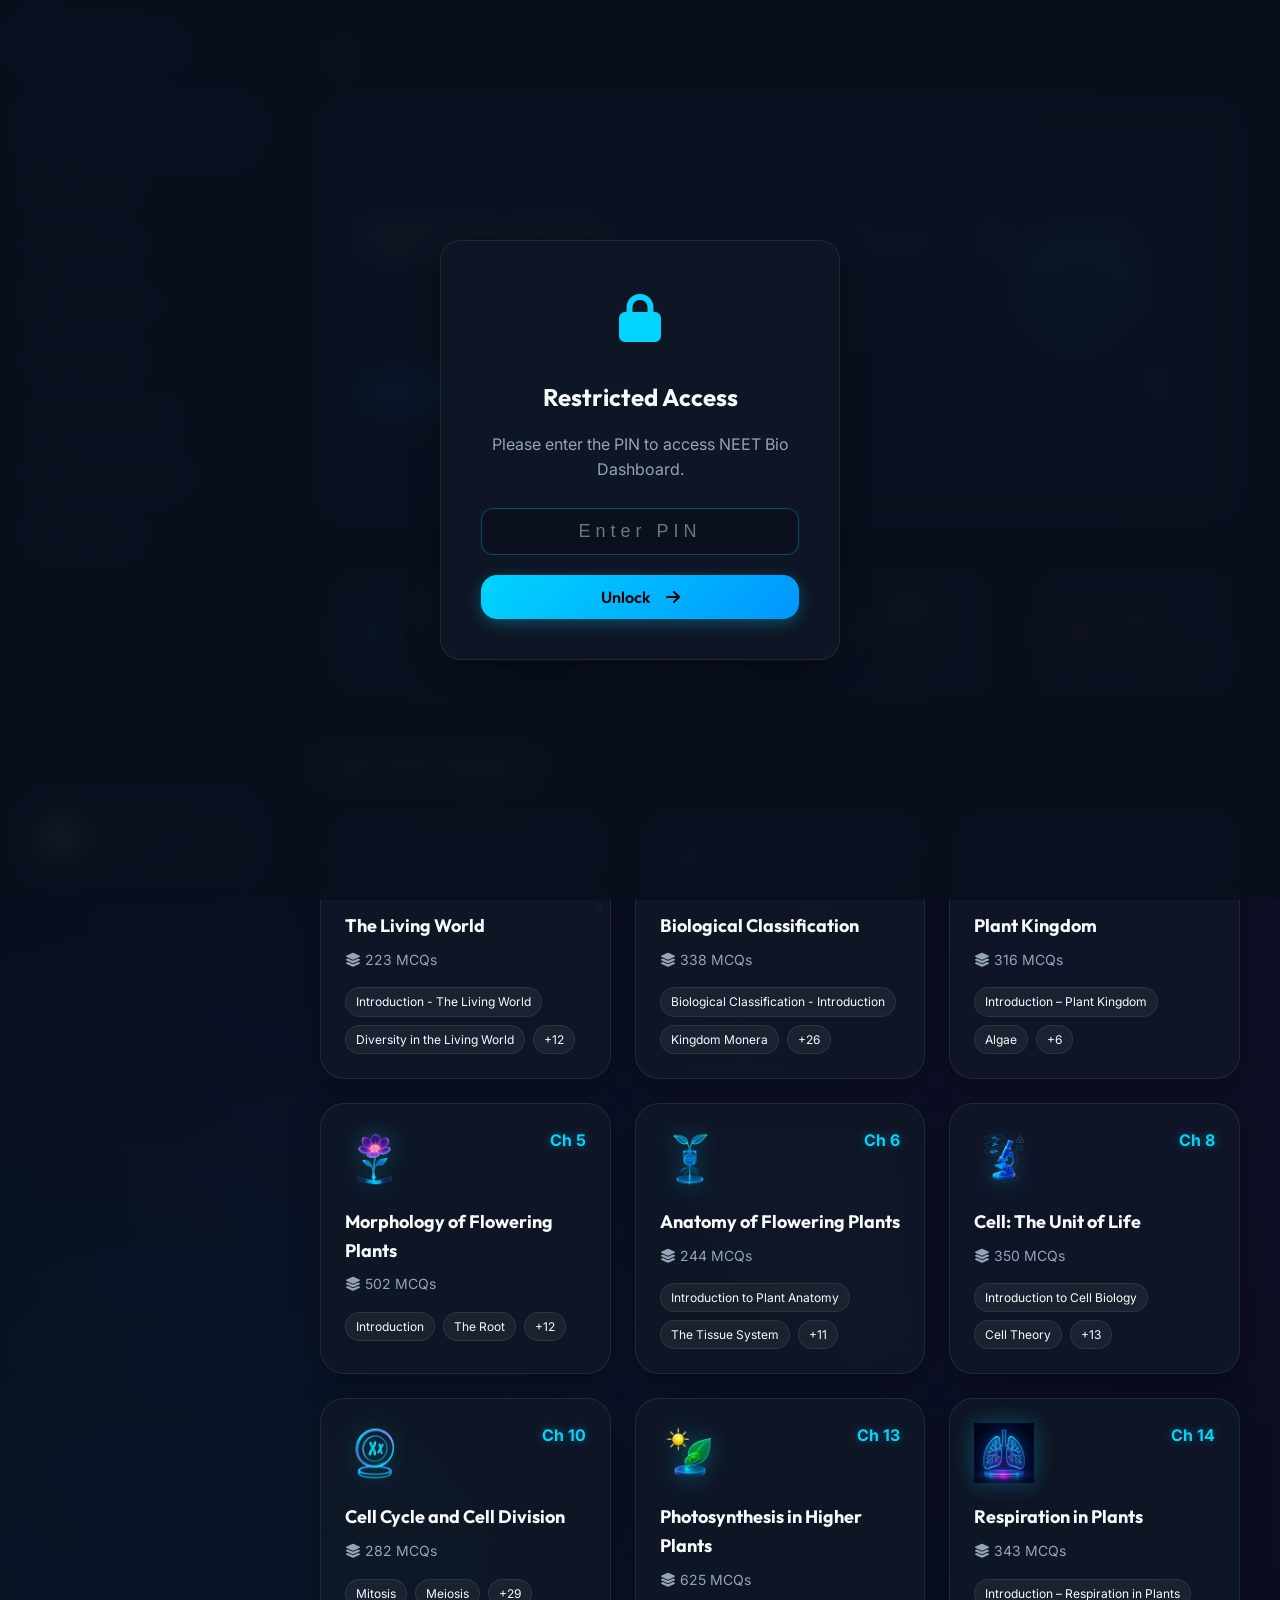
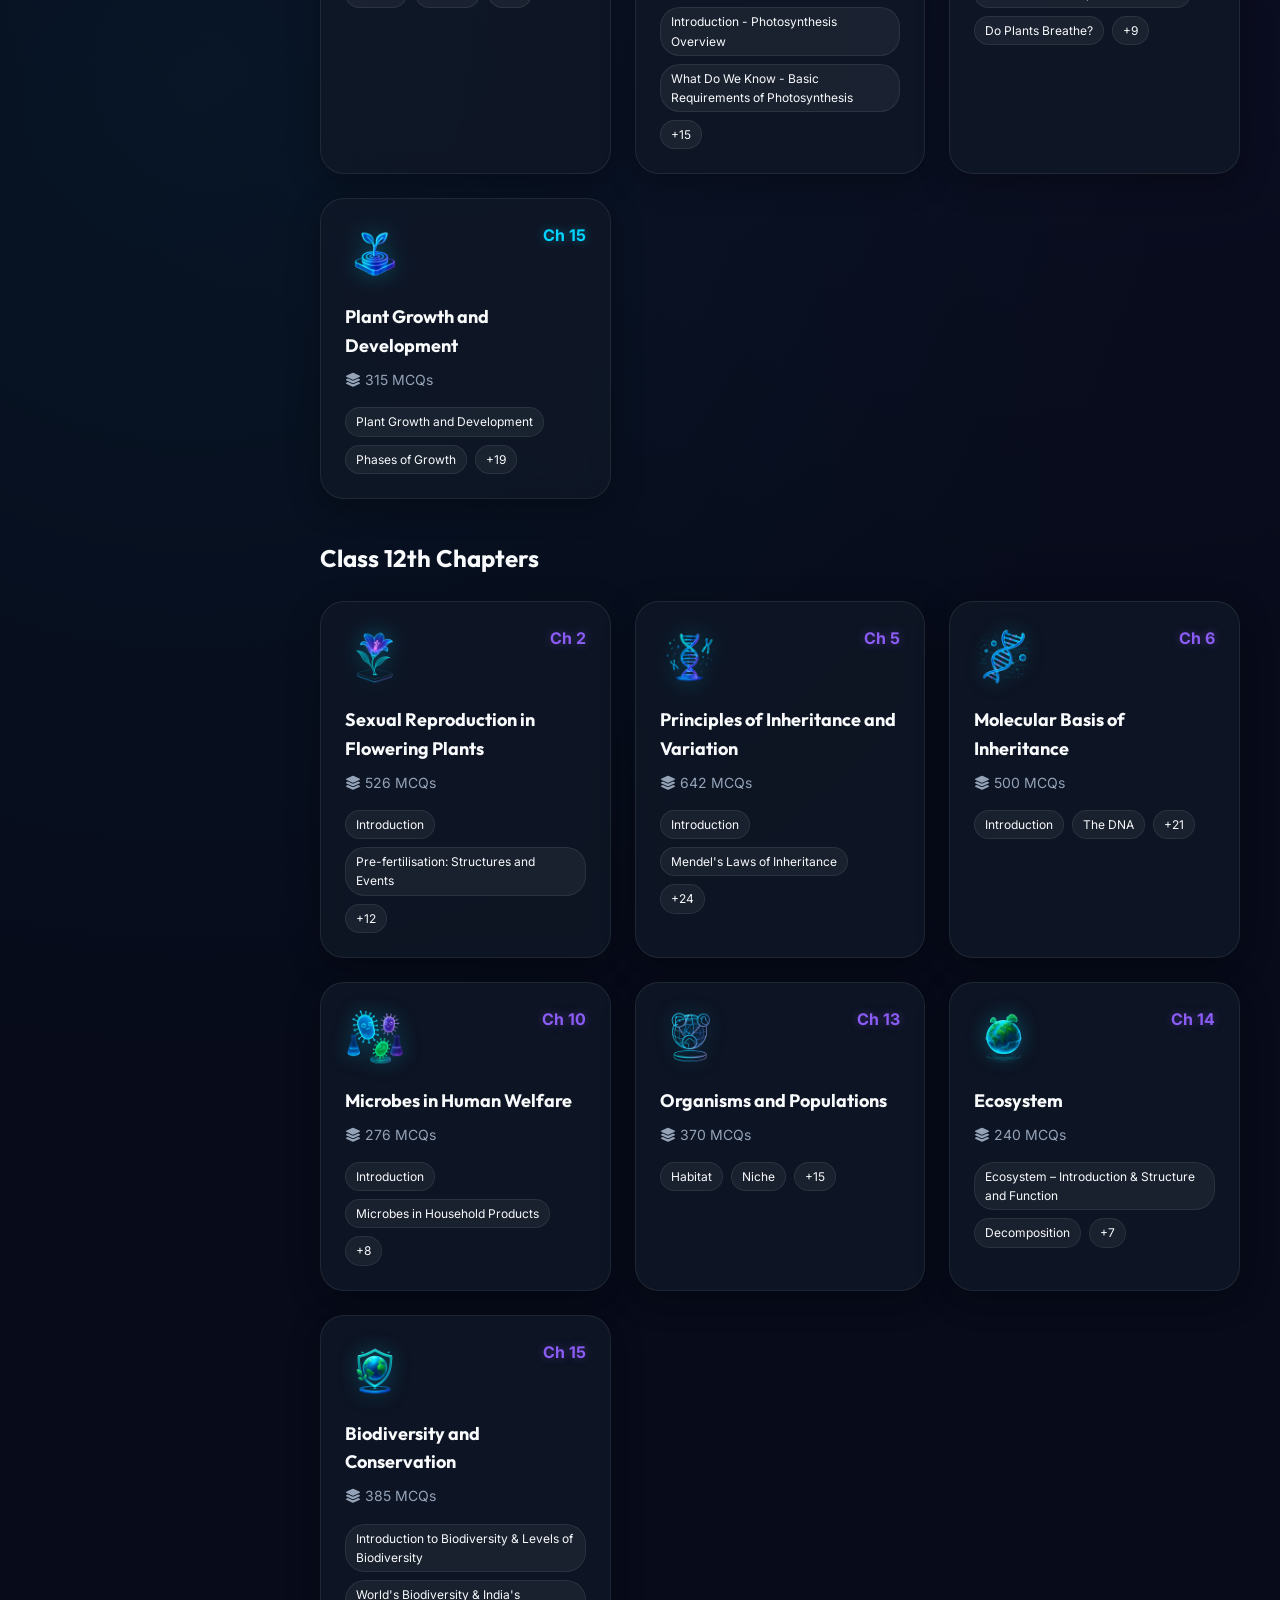
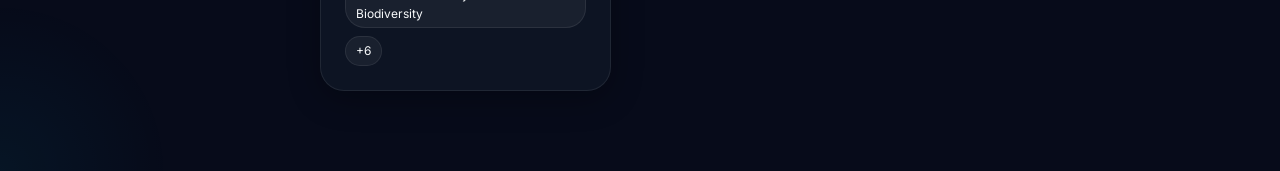
==== commit f72894fe: "refactor: replace dashboard.html with index.html as the primary dashboard entry point and add PIN lo" ====
--- a/index.html
+++ b/index.html
@@ -2,790 +2,161 @@
 <html lang="en">
 
 <head>
-    <meta charset="UTF-8">
-    <meta name="viewport" content="width=device-width, initial-scale=1.0">
-    <title>NEET Biology MCQ | Complete Question Bank</title>
-    <link rel="preconnect" href="https://fonts.googleapis.com">
-    <link href="https://fonts.googleapis.com/css2?family=Inter:wght@400;500;600;700;800&display=swap" rel="stylesheet">
-    <style>
-        *,
-        *::before,
-        *::after {
-            margin: 0;
-            padding: 0;
-            box-sizing: border-box;
-        }
-
-        body {
-            font-family: 'Inter', 'Segoe UI', sans-serif;
-            background: linear-gradient(135deg, #0a0a1a 0%, #0f0c29 40%, #1a0a2e 70%, #0d1117 100%);
-            color: #e0e0e0;
-            min-height: 100vh;
-            padding: 0 0 60px;
-        }
-
-        /* ── Hero ── */
-        .hero {
-            text-align: center;
-            padding: 60px 20px 40px;
-            position: relative;
-            overflow: hidden;
-        }
-
-        .hero::before {
-            content: '';
-            position: absolute;
-            top: -80px;
-            left: 50%;
-            transform: translateX(-50%);
-            width: 600px;
-            height: 600px;
-            background: radial-gradient(ellipse, rgba(0, 212, 255, 0.08) 0%, transparent 70%);
-            pointer-events: none;
-        }
-
-        .hero-badge {
-            display: inline-block;
-            background: rgba(0, 212, 255, 0.12);
-            border: 1px solid rgba(0, 212, 255, 0.3);
-            color: #00d4ff;
-            font-size: 12px;
-            font-weight: 600;
-            letter-spacing: 2px;
-            text-transform: uppercase;
-            padding: 6px 18px;
-            border-radius: 20px;
-            margin-bottom: 20px;
-        }
-
-        .hero h1 {
-            font-size: clamp(28px, 5vw, 52px);
-            font-weight: 800;
-            background: linear-gradient(135deg, #fff 0%, #a0d8ef 50%, #00d4ff 100%);
-            -webkit-background-clip: text;
-            -webkit-text-fill-color: transparent;
-            background-clip: text;
-            line-height: 1.15;
-            margin-bottom: 14px;
-        }
-
-        .hero p {
-            font-size: 16px;
-            color: #8090b0;
-            max-width: 500px;
-            margin: 0 auto 32px;
-            line-height: 1.7;
-        }
-
-        /* ── Stats Bar ── */
-        .stats-bar {
-            display: flex;
-            justify-content: center;
-            gap: 12px;
-            flex-wrap: wrap;
-            margin-bottom: 10px;
-        }
-
-        .stat-pill {
-            display: flex;
-            align-items: center;
-            gap: 8px;
-            background: rgba(255, 255, 255, 0.04);
-            border: 1px solid rgba(255, 255, 255, 0.08);
-            padding: 10px 20px;
-            border-radius: 50px;
-            font-size: 13px;
-            font-weight: 500;
-        }
-
-        .stat-pill .val {
-            color: #00d4ff;
-            font-weight: 700;
-            font-size: 15px;
-        }
-
-        .stat-pill .lbl {
-            color: #6070a0;
-        }
-
-        /* ── Section ── */
-        .section {
-            max-width: 1100px;
-            margin: 48px auto 0;
-            padding: 0 20px;
-        }
-
-        .section-header {
-            display: flex;
-            align-items: center;
-            gap: 14px;
-            margin-bottom: 22px;
-        }
-
-        .class-badge {
-            font-size: 12px;
-            font-weight: 700;
-            letter-spacing: 1px;
-            padding: 5px 14px;
-            border-radius: 20px;
-            text-transform: uppercase;
-        }
-
-        .class-badge.class11 {
-            background: rgba(168, 85, 247, 0.15);
-            color: #c084fc;
-            border: 1px solid rgba(168, 85, 247, 0.3);
-        }
-
-        .class-badge.class12 {
-            background: rgba(0, 212, 255, 0.12);
-            color: #00d4ff;
-            border: 1px solid rgba(0, 212, 255, 0.25);
-        }
-
-        .section-title {
-            font-size: 18px;
-            font-weight: 700;
-            color: #e0e0e0;
-        }
-
-        .section-count {
-            margin-left: auto;
-            font-size: 12px;
-            color: #505080;
-        }
-
-        /* ── Chapter Grid ── */
-        .chapter-grid {
-            display: grid;
-            grid-template-columns: repeat(auto-fill, minmax(210px, 1fr));
-            gap: 16px;
-        }
-
-        /* ── Card ── */
-        .chapter-card {
-            background: linear-gradient(145deg, #12122a, #0e0e22);
-            border: 1px solid rgba(255, 255, 255, 0.07);
-            border-radius: 18px;
-            padding: 22px 20px 18px;
-            position: relative;
-            overflow: hidden;
-            transition: transform 0.25s, box-shadow 0.25s, border-color 0.25s;
-            display: flex;
-            flex-direction: column;
-            gap: 10px;
-        }
-
-        .chapter-card::before {
-            content: '';
-            position: absolute;
-            top: 0;
-            left: 0;
-            right: 0;
-            height: 3px;
-            border-radius: 18px 18px 0 0;
-        }
-
-        .chapter-card.class11::before {
-            background: linear-gradient(90deg, #7c3aed, #a855f7);
-        }
-
-        .chapter-card.class12::before {
-            background: linear-gradient(90deg, #0099cc, #00d4ff);
-        }
-
-        /* Available */
-        .chapter-card.available {
-            cursor: pointer;
-        }
-
-        .chapter-card.available:hover {
-            transform: translateY(-5px);
-            border-color: rgba(0, 212, 255, 0.25);
-            box-shadow: 0 12px 40px rgba(0, 0, 0, 0.4), 0 0 0 1px rgba(0, 212, 255, 0.1);
-        }
-
-        .chapter-card.available.class11:hover {
-            border-color: rgba(168, 85, 247, 0.3);
-            box-shadow: 0 12px 40px rgba(0, 0, 0, 0.4), 0 0 0 1px rgba(168, 85, 247, 0.15);
-        }
-
-        .chapter-card.available:hover .start-btn {
-            opacity: 1;
-            transform: translateY(0);
-        }
-
-        /* Coming soon */
-        .chapter-card.coming-soon {
-            opacity: 0.45;
-            cursor: not-allowed;
-            filter: grayscale(0.4);
-        }
-
-        .card-emoji {
-            font-size: 32px;
-            line-height: 1;
-        }
-
-        .card-name {
-            font-size: 14px;
-            font-weight: 700;
-            color: #d0d0e8;
-            line-height: 1.4;
-        }
-
-        .card-topics {
-            display: flex;
-            flex-wrap: wrap;
-            gap: 5px;
-            flex: 1;
-        }
-
-        .topic-pill {
-            font-size: 10px;
-            background: rgba(255, 255, 255, 0.05);
-            border: 1px solid rgba(255, 255, 255, 0.08);
-            padding: 3px 8px;
-            border-radius: 10px;
-            color: #707090;
-        }
-
-        .card-footer {
-            display: flex;
-            align-items: center;
-            justify-content: space-between;
-            margin-top: 4px;
-        }
-
-        .q-count {
-            font-size: 12px;
-            font-weight: 600;
-            color: #00e676;
-        }
-
-        .q-count.zero {
-            color: #404070;
-        }
-
-        .coming-soon-badge {
-            font-size: 10px;
-            font-weight: 700;
-            letter-spacing: 1px;
-            text-transform: uppercase;
-            color: #404065;
-            background: rgba(255, 255, 255, 0.03);
-            border: 1px solid rgba(255, 255, 255, 0.06);
-            padding: 3px 10px;
-            border-radius: 10px;
-        }
-
-        .start-btn {
-            font-size: 12px;
-            font-weight: 700;
-            color: #000;
-            background: linear-gradient(135deg, #00d4ff, #00b8e0);
-            padding: 6px 14px;
-            border-radius: 20px;
-            border: none;
-            cursor: pointer;
-            opacity: 0;
-            transform: translateY(4px);
-            transition: opacity 0.2s, transform 0.2s;
-            pointer-events: none;
-            white-space: nowrap;
-        }
-
-        .chapter-card.class11 .start-btn {
-            background: linear-gradient(135deg, #a855f7, #9333ea);
-            color: #fff;
-        }
-
-        .chapter-card.available:hover .start-btn {
-            pointer-events: all;
-        }
-
-        /* ── Footer ── */
-        .footer {
-            text-align: center;
-            margin-top: 60px;
-            font-size: 12px;
-            color: #303050;
-            letter-spacing: 0.5px;
-        }
-
-        /* ── Lock Screen ── */
-        #lockScreen {
-            position: fixed;
-            top: 0;
-            left: 0;
-            right: 0;
-            bottom: 0;
-            background: linear-gradient(135deg, #06060f 0%, #0a0820 40%, #100820 70%, #080b12 100%);
-            z-index: 9999;
-            display: flex;
-            align-items: center;
-            justify-content: center;
-            padding: 20px;
-        }
-
-        #lockScreen::before {
-            content: '';
-            position: absolute;
-            width: 700px;
-            height: 700px;
-            top: 50%;
-            left: 50%;
-            transform: translate(-50%, -50%);
-            background: radial-gradient(ellipse, rgba(0, 180, 255, 0.06) 0%, transparent 65%);
-            animation: breathe 5s ease-in-out infinite;
-            pointer-events: none;
-        }
-
-        @keyframes breathe {
-
-            0%,
-            100% {
-                transform: translate(-50%, -50%) scale(1);
-                opacity: 0.6;
-            }
-
-            50% {
-                transform: translate(-50%, -50%) scale(1.15);
-                opacity: 1;
-            }
-        }
-
-        @keyframes shake {
-
-            0%,
-            100% {
-                transform: translateX(0);
-            }
-
-            15% {
-                transform: translateX(-10px);
-            }
-
-            30% {
-                transform: translateX(10px);
-            }
-
-            45% {
-                transform: translateX(-8px);
-            }
-
-            60% {
-                transform: translateX(8px);
-            }
-
-            75% {
-                transform: translateX(-4px);
-            }
-
-            90% {
-                transform: translateX(4px);
-            }
-        }
-
-        @keyframes successPulse {
-            0% {
-                box-shadow: 0 0 0 0 rgba(0, 230, 118, 0.5);
-            }
-
-            70% {
-                box-shadow: 0 0 0 18px rgba(0, 230, 118, 0);
-            }
-
-            100% {
-                box-shadow: 0 0 0 0 rgba(0, 230, 118, 0);
-            }
-        }
-
-        @keyframes fadeInUp {
-            from {
-                opacity: 0;
-                transform: translateY(24px);
-            }
-
-            to {
-                opacity: 1;
-                transform: translateY(0);
-            }
-        }
-
-        #lockBox {
-            background: rgba(255, 255, 255, 0.025);
-            border: 1px solid rgba(255, 255, 255, 0.07);
-            border-radius: 28px;
-            padding: 48px 40px 40px;
-            width: 100%;
-            max-width: 400px;
-            text-align: center;
-            box-shadow: 0 30px 80px rgba(0, 0, 0, 0.6);
-            backdrop-filter: blur(20px);
-            -webkit-backdrop-filter: blur(20px);
-            position: relative;
-            z-index: 1;
-            animation: fadeInUp 0.5s ease;
-        }
-
-        #lockBox.shake {
-            animation: shake 0.5s ease;
-        }
-
-        #lockIcon {
-            font-size: 52px;
-            margin-bottom: 18px;
-            line-height: 1;
-            filter: drop-shadow(0 0 18px rgba(0, 180, 255, 0.4));
-        }
-
-        #lockTitle {
-            font-size: 26px;
-            font-weight: 800;
-            background: linear-gradient(135deg, #fff 0%, #a0d8ef 50%, #00d4ff 100%);
-            -webkit-background-clip: text;
-            -webkit-text-fill-color: transparent;
-            background-clip: text;
-            margin-bottom: 8px;
-        }
-
-        #lockSub {
-            font-size: 13px;
-            color: #6070a0;
-            margin-bottom: 32px;
-            line-height: 1.6;
-        }
-
-        #keyInput {
-            width: 100%;
-            background: rgba(0, 0, 0, 0.35);
-            border: 1px solid rgba(255, 255, 255, 0.1);
-            color: #fff;
-            padding: 15px 18px;
-            border-radius: 14px;
-            font-size: 17px;
-            font-family: inherit;
-            outline: none;
-            transition: border-color 0.25s, box-shadow 0.25s;
-            letter-spacing: 2px;
-            text-align: center;
-            margin-bottom: 14px;
-        }
-
-        #keyInput:focus {
-            border-color: rgba(0, 212, 255, 0.5);
-            box-shadow: 0 0 0 3px rgba(0, 212, 255, 0.08);
-        }
-
-        #unlockBtn {
-            width: 100%;
-            background: linear-gradient(135deg, #00d4ff, #0099cc);
-            color: #000;
-            font-weight: 800;
-            font-size: 15px;
-            padding: 15px;
-            border: none;
-            border-radius: 14px;
-            cursor: pointer;
-            transition: transform 0.2s, box-shadow 0.2s, opacity 0.2s;
-            font-family: inherit;
-            letter-spacing: 0.5px;
-        }
-
-        #unlockBtn:hover {
-            transform: translateY(-2px);
-            box-shadow: 0 10px 28px rgba(0, 212, 255, 0.35);
-        }
-
-        #unlockBtn:active {
-            transform: scale(0.98);
-        }
-
-        #lockError {
-            margin-top: 16px;
-            font-size: 13px;
-            color: #ff7070;
-            min-height: 20px;
-            transition: opacity 0.3s;
-            font-weight: 500;
-        }
-
-        /* ── Lock Button (shown when unlocked) ── */
-        #lockBtn {
-            display: none;
-            position: fixed;
-            top: 18px;
-            right: 18px;
-            background: rgba(255, 255, 255, 0.04);
-            border: 1px solid rgba(255, 255, 255, 0.1);
-            color: #8090b0;
-            padding: 8px 16px;
-            border-radius: 20px;
-            font-size: 12px;
-            font-weight: 600;
-            cursor: pointer;
-            transition: background 0.2s, color 0.2s, border-color 0.2s;
-            z-index: 1000;
-            font-family: inherit;
-            letter-spacing: 0.3px;
-        }
-
-        #lockBtn:hover {
-            background: rgba(255, 80, 80, 0.1);
-            border-color: rgba(255, 80, 80, 0.3);
-            color: #ff8080;
-        }
-
-        /* ── Responsive ── */
-        @media (max-width: 600px) {
-            .chapter-grid {
-                grid-template-columns: 1fr 1fr;
-                gap: 12px;
-            }
-
-            .chapter-card {
-                padding: 16px 14px 14px;
-            }
-
-            .card-emoji {
-                font-size: 26px;
-            }
-
-            .card-name {
-                font-size: 12px;
-            }
-
-            .start-btn {
-                opacity: 1;
-                transform: none;
-                pointer-events: all;
-            }
-        }
-
-        @media (max-width: 380px) {
-            .chapter-grid {
-                grid-template-columns: 1fr;
-            }
-        }
-    </style>
+  <meta charset="UTF-8">
+  <meta name="viewport" content="width=device-width, initial-scale=1.0">
+  <title>NEET Bio - Dashboard</title>
+  <link rel="stylesheet" href="app.css">
+  <link rel="stylesheet" href="https://cdnjs.cloudflare.com/ajax/libs/font-awesome/6.4.0/css/all.min.css">
 </head>
 
 <body>
 
-    <!-- Lock Screen -->
-    <div id="lockScreen">
-        <div id="lockBox">
-            <div id="lockIcon">🔬</div>
-            <h1 id="lockTitle">NEET Biology</h1>
-            <p id="lockSub">Enter your access key to continue</p>
-            <input type="password" id="keyInput" placeholder="••••••••••" autocomplete="off" spellcheck="false">
-            <button id="unlockBtn">Unlock →</button>
-            <div id="lockError"></div>
+  <!-- PIN Lock Overlay -->
+  <div id="pin-lock-overlay" style="display: flex; position: fixed; top: 0; left: 0; width: 100vw; height: 100vh; background: rgba(10, 15, 30, 0.95); backdrop-filter: blur(15px); z-index: 99999; align-items: center; justify-content: center; flex-direction: column;">
+    <div class="glass" style="padding: 40px; border-radius: 20px; text-align: center; max-width: 400px; width: 90%;">
+      <div style="font-size: 48px; color: var(--accent-cyan); margin-bottom: 20px;"><i class="fa-solid fa-lock"></i></div>
+      <h2 style="margin-bottom: 15px; font-size: 24px;">Restricted Access</h2>
+      <p style="color: var(--text-secondary); margin-bottom: 25px;">Please enter the PIN to access NEET Bio Dashboard.</p>
+      <input type="password" id="pin-input" placeholder="Enter PIN" style="width: 100%; padding: 12px 20px; border-radius: 12px; border: 1px solid rgba(0, 212, 255, 0.3); background: rgba(0, 0, 0, 0.2); color: white; font-size: 18px; text-align: center; margin-bottom: 20px; outline: none; letter-spacing: 5px;">
+      <div id="pin-error" style="color: var(--error-red); margin-bottom: 20px; display: none; font-size: 14px;">Incorrect PIN. Please try again.</div>
+      <button onclick="checkPin()" class="btn btn-primary" style="width: 100%; justify-content: center; font-size: 16px;">Unlock <i class="fa-solid fa-arrow-right" style="margin-left: 8px;"></i></button>
+    </div>
+  </div>
+
+  <div class="dashboard-layout">
+    <!-- Sidebar -->
+    <aside class="sidebar">
+      <div class="logo-container">
+        <div class="logo-icon">
+          <i class="fa-solid fa-dna" style="color: var(--accent-cyan);"></i>
         </div>
-    </div>
+        <div class="logo-text text-gradient">NEET Bio</div>
+      </div>
 
-    <!-- Lock button (visible when unlocked) -->
-    <button id="lockBtn">🔒 Lock</button>
+      <nav class="nav-menu">
+        <div class="nav-item active"><i class="fa-solid fa-border-all"></i> Dashboard</div>
+        <div class="nav-item"><a href="chapters.html" style="color: inherit; text-decoration: none;"><i class="fa-solid fa-book-open"></i> Chapters</a></div>
+        <div class="nav-item"><i class="fa-solid fa-dumbbell"></i> Practice</div>
+        <div class="nav-item"><i class="fa-solid fa-bookmark"></i> Bookmarks</div>
+        <div class="nav-item"><i class="fa-solid fa-chart-line"></i> Analytics</div>
+        <div class="nav-item"><i class="fa-solid fa-rotate"></i> Revision Hub</div>
+        <div class="nav-item"><i class="fa-solid fa-trophy"></i> Achievements</div>
+        <div class="nav-item"><i class="fa-solid fa-gear"></i> Settings</div>
+      </nav>
 
-    <!-- Hero -->
-    <div class="hero">
-        <div class="hero-badge">🎯 NEET Biology</div>
-        <h1>Complete MCQ<br>Question Bank</h1>
-        <p>Chapter-wise practice with detailed NCERT explanations, smart filters, and real-time performance tracking.
-        </p>
-        <div class="stats-bar" id="statsBar">
-            <!-- filled by JS -->
+      <div class="profile-card">
+        <div class="profile-avatar">
+          <img src="https://api.dicebear.com/6.x/avataaars/svg?seed=Felix&backgroundColor=0F172A" alt="Avatar">
         </div>
-    </div>
+        <div class="profile-info">
+          <h4>Alex Kumar</h4>
+          <p>Lvl 42 • 15 Day Streak <i class="fa-solid fa-fire" style="color: var(--warning-amber);"></i></p>
+        </div>
+      </div>
+    </aside>
 
-    <!-- Class XI -->
-    <div class="section" id="section11">
-        <div class="section-header">
-            <span class="class-badge class11">Class XI</span>
-            <span class="section-title">Biology — Part 1</span>
-            <span class="section-count" id="count11"></span>
+    <!-- Main Content -->
+    <main class="main-content">
+
+      <!-- Responsive Header -->
+      <header class="dashboard-header">
+        <button id="sidebar-toggle" class="btn btn-secondary" style="padding: 10px 14px;"><i
+            class="fa-solid fa-bars"></i></button>
+      </header>
+
+      <!-- Hero Section -->
+      <section class="hero-section glass">
+        <div class="hero-bg-gradient"></div>
+        <div class="hero-content">
+          <h1>NEET MCQ <span class="text-gradient" style="white-space: nowrap;">Question Bank</span></h1>
+          <p>Practice 6000+ NCERT Biology MCQs with AI-powered analytics and smart revision. Master every chapter to
+            secure your medical seat.</p>
+          <div class="hero-actions">
+            <button id="start-practice-btn" class="btn btn-primary" onclick="window.location.href='chapters.html'"><i class="fa-solid fa-play"></i> Start Practice</button>
+          </div>
         </div>
-        <div class="chapter-grid" id="grid11"></div>
-    </div>
+        <div class="hero-visuals">
+          <img src="images/icons/The living world.png" alt="Living World" class="hero-icon-main"
+            onerror="this.src='https://cdn-icons-png.flaticon.com/512/2800/2800293.png'; this.style.filter='invert(1) drop-shadow(0 0 20px #00D4FF)'">
+          <img src="images/icons/Cell The unit of life.png" alt="Cell" class="hero-icon-small pos-1"
+            onerror="this.style.display='none'">
+          <img src="images/icons/Plant kingdom.png" alt="Plant" class="hero-icon-small pos-2"
+            onerror="this.style.display='none'">
+        </div>
+      </section>
 
-    <!-- Class XII -->
-    <div class="section" id="section12">
-        <div class="section-header">
-            <span class="class-badge class12">Class XII</span>
-            <span class="section-title">Biology — Part 2</span>
-            <span class="section-count" id="count12"></span>
+      <!-- Stats Grid -->
+      <div class="stats-grid">
+        <div class="stat-card glass">
+          <div class="stat-icon"><i class="fa-solid fa-book"></i></div>
+          <div class="stat-info">
+            <h3 id="stat-total-chapters">17</h3>
+            <p>Total Chapters</p>
+          </div>
         </div>
-        <div class="chapter-grid" id="grid12"></div>
-    </div>
+        <div class="stat-card glass">
+          <div class="stat-icon"><i class="fa-solid fa-list-check"></i></div>
+          <div class="stat-info">
+            <h3 id="stat-total-mcqs">6,450</h3>
+            <p>Total MCQs</p>
+          </div>
+        </div>
+        <div class="stat-card glass">
+          <div class="stat-icon"><i class="fa-solid fa-crosshairs"></i></div>
+          <div class="stat-info">
+            <h3>86%</h3>
+            <p>Accuracy Rate</p>
+          </div>
+        </div>
+        <div class="stat-card glass">
+          <div class="stat-icon"><i class="fa-solid fa-medal"></i></div>
+          <div class="stat-info">
+            <h3>14</h3>
+            <p>Achievements</p>
+          </div>
+        </div>
+      </div>
 
-    <div class="footer">NEET Biology MCQ Bank &nbsp;·&nbsp; For Academic Practice Only</div>
+      <!-- Chapter Grid 11th -->
+      <div class="section-header">
+        <h2>Class 11th Chapters</h2>
+      </div>
 
-    <script src="chapters.js"></script>
-    <script>
-        function buildStats() {
-            const total = CHAPTERS.length;
-            const available = CHAPTERS.filter(c => c.status === 'available').length;
-            const totalQ = CHAPTERS.reduce((s, c) => s + (c.questionCount || 0), 0);
-            const bar = document.getElementById('statsBar');
-            bar.innerHTML = `
-                <div class="stat-pill"><span class="val">${total}</span><span class="lbl">Chapters</span></div>
-                <div class="stat-pill"><span class="val">${available}</span><span class="lbl">Ready</span></div>
-                <div class="stat-pill"><span class="val">${totalQ.toLocaleString()}</span><span class="lbl">Questions</span></div>
-            `;
-        }
+      <div class="chapter-grid" id="chapter-grid-11th">
+        <!-- Chapters will be dynamically injected here by app.js -->
+      </div>
 
-        function buildCard(ch) {
-            const isAvailable = ch.status === 'available';
-            const topicPills = ch.topics.slice(0, 4).map(t =>
-                `<span class="topic-pill">${t}</span>`
-            ).join('');
+      <!-- Chapter Grid 12th -->
+      <div class="section-header" style="margin-top: 40px;">
+        <h2>Class 12th Chapters</h2>
+      </div>
 
-            const footer = isAvailable
-                ? `<span class="q-count">${ch.questionCount} Questions</span>
-                   <button class="start-btn">Start →</button>`
-                : `<span class="q-count zero">0 Questions</span>
-                   <span class="coming-soon-badge">Coming Soon</span>`;
+      <div class="chapter-grid" id="chapter-grid-12th">
+        <!-- Chapters will be dynamically injected here by app.js -->
+      </div>
 
-            const card = document.createElement('div');
-            card.className = `chapter-card ${ch.class === '11th' ? 'class11' : 'class12'} ${ch.status}`;
-            card.innerHTML = `
-                <div class="card-emoji">${ch.emoji}</div>
-                <div class="card-name">${ch.name}</div>
-                <div class="card-topics">${topicPills}</div>
-                <div class="card-footer">${footer}</div>
-            `;
-            if (isAvailable) {
-                card.addEventListener('click', () => {
-                    window.location.href = `quiz.html?ch=${ch.id}`;
-                });
-            }
-            return card;
-        }
+      <!-- Topic Selection Modal (dynamically populated) -->
+      <div id="topic-modal" class="modal">
+        <div class="modal-content glass">
+          <div class="modal-header">
+            <h3 id="topic-modal-title">Select Topics</h3>
+            <button id="close-topic-modal-btn" class="close-btn"><i class="fa-solid fa-xmark"></i></button>
+          </div>
+          <div class="modal-body">
+            <div id="topic-list-container" class="topic-list">
+              <!-- Topics will be injected here -->
+            </div>
+            <button id="start-quiz-btn" class="btn btn-primary" style="width: 100%; margin-top: 20px;">Start
+              Practice</button>
+          </div>
+        </div>
+      </div>
 
-        function render() {
-            buildStats();
-            const grid11 = document.getElementById('grid11');
-            const grid12 = document.getElementById('grid12');
-            const ch11 = CHAPTERS.filter(c => c.class === '11th');
-            const ch12 = CHAPTERS.filter(c => c.class === '12th');
+    </main>
+  </div>
 
-            ch11.forEach(ch => grid11.appendChild(buildCard(ch)));
-            ch12.forEach(ch => grid12.appendChild(buildCard(ch)));
-
-            document.getElementById('count11').textContent =
-                `${ch11.filter(c => c.status === 'available').length} / ${ch11.length} available`;
-            document.getElementById('count12').textContent =
-                `${ch12.filter(c => c.status === 'available').length} / ${ch12.length} available`;
-        }
-
-        const _ak = '31dc8b51';
-
-        const SESSION_KEY = 'neet_unlocked_v2';
-        let wrongAttempts = 0;
-        let lockoutUntil = 0;
-        let lockoutTimer = null;
-
-        function _h(s) {
-            let h = 5381;
-            for (let i = 0; i < s.length; i++) {
-                h = ((h << 5) + h) + s.charCodeAt(i);
-                h = h & h;
-            }
-            return (h >>> 0).toString(16);
-        }
-
-        function showApp() {
-            document.getElementById('lockScreen').style.display = 'none';
-            document.getElementById('lockBtn').style.display = 'block';
-            render(); // build chapter cards
-        }
-
-        function showLock() {
-            document.getElementById('lockScreen').style.display = 'flex';
-            document.getElementById('lockBtn').style.display = 'none';
-            document.getElementById('keyInput').value = '';
-            document.getElementById('lockError').textContent = '';
-        }
-
-        function checkSession() {
-            if (sessionStorage.getItem(SESSION_KEY) === '1') {
-                showApp();
-            } else {
-                showLock();
-            }
-        }
-
-        function setLockError(msg) {
-            document.getElementById('lockError').textContent = msg;
-        }
-
-        function tryUnlock() {
-            const now = Date.now();
-
-            // Cooldown check
-            if (now < lockoutUntil) {
-                const secs = Math.ceil((lockoutUntil - now) / 1000);
-                setLockError(`Too many attempts. Try again in ${secs}s.`);
-                return;
-            }
-
-            const input = document.getElementById('keyInput').value;
-            if (!input) { setLockError('Please enter your access key.'); return; }
-
-            if (_h(input) === _ak) {
-                wrongAttempts = 0;
-                lockoutUntil = 0;
-                clearInterval(lockoutTimer);
-                sessionStorage.setItem(SESSION_KEY, '1');
-                setLockError('');
-                document.getElementById('lockBox').style.boxShadow =
-                    '0 0 0 2px rgba(0,230,118,0.6), 0 30px 80px rgba(0,0,0,0.6)';
-                setTimeout(() => { document.getElementById('lockBox').style.boxShadow = ''; showApp(); }, 350);
-            } else {
-                wrongAttempts++;
-                document.getElementById('keyInput').value = '';
-
-                const box = document.getElementById('lockBox');
-                box.classList.remove('shake');
-                void box.offsetWidth;
-                box.classList.add('shake');
-                setTimeout(() => box.classList.remove('shake'), 600);
-
-                if (wrongAttempts >= 3) {
-                    lockoutUntil = Date.now() + 30000;
-                    wrongAttempts = 0;
-                    // Live countdown
-                    lockoutTimer = setInterval(() => {
-                        const remaining = Math.ceil((lockoutUntil - Date.now()) / 1000);
-                        if (remaining <= 0) {
-                            clearInterval(lockoutTimer);
-                            setLockError('');
-                        } else {
-                            setLockError(`Access denied. Try again in ${remaining}s.`);
-                        }
-                    }, 500);
-                    setLockError('Access denied. Try again in 30s.');
-                } else {
-                    const left = 3 - wrongAttempts;
-                    setLockError(`Incorrect key — ${left} attempt${left === 1 ? '' : 's'} left.`);
-                }
-            }
-        }
-
-        // Events
-        document.getElementById('unlockBtn').addEventListener('click', tryUnlock);
-        document.getElementById('keyInput').addEventListener('keydown', e => {
-            if (e.key === 'Enter') tryUnlock();
-        });
-        document.getElementById('lockBtn').addEventListener('click', () => {
-            sessionStorage.removeItem(SESSION_KEY);
-            showLock();
-        });
-
-        // Boot
-        checkSession();
-    </script>
+  <script src="chapters.js"></script>
+  <script src="app.js"></script>
 </body>
 
 </html>
--- a/app.css
+++ b/app.css
@@ -0,0 +1,1289 @@
+@import url('https://fonts.googleapis.com/css2?family=Inter:wght@400;500;600&family=Outfit:wght@400;500;600;700&display=swap');
+
+:root {
+  --bg-primary: #070B1A;
+  --bg-secondary: #0F172A;
+  --bg-card: rgba(17, 24, 39, 0.75);
+  --accent-cyan: #00D4FF;
+  --accent-purple: #8B5CF6;
+  --success-green: #00E676;
+  --warning-amber: #FFB020;
+  --error-red: #FF5252;
+  --text-primary: #F8FAFC;
+  --text-secondary: #94A3B8;
+  --border-light: rgba(255, 255, 255, 0.08);
+  --border-cyan: rgba(0, 212, 255, 0.3);
+  --border-purple: rgba(139, 92, 246, 0.3);
+  
+  --font-heading: 'Outfit', sans-serif;
+  --font-body: 'Inter', sans-serif;
+  
+  --radius-lg: 24px;
+  --radius-md: 16px;
+  --radius-sm: 8px;
+  
+  --shadow-glow: 0 0 20px rgba(0, 212, 255, 0.1);
+  --shadow-glow-purple: 0 0 20px rgba(139, 92, 246, 0.1);
+  --shadow-glow-green: 0 0 20px rgba(0, 230, 118, 0.1);
+}
+
+* {
+  margin: 0;
+  padding: 0;
+  box-sizing: border-box;
+}
+
+body {
+  background-color: var(--bg-primary);
+  color: var(--text-primary);
+  font-family: var(--font-body);
+  line-height: 1.6;
+  overflow-x: hidden;
+  position: relative;
+  background-image: 
+    radial-gradient(circle at 15% 50%, rgba(0, 212, 255, 0.05) 0%, transparent 50%),
+    radial-gradient(circle at 85% 30%, rgba(139, 92, 246, 0.05) 0%, transparent 50%);
+}
+
+h1, h2, h3, h4, h5, h6 {
+  font-family: var(--font-heading);
+  font-weight: 700;
+}
+
+a {
+  color: inherit;
+  text-decoration: none;
+}
+
+ul {
+  list-style: none;
+}
+
+@keyframes float {
+  0%, 100% { transform: translateY(0); }
+  50% { transform: translateY(-10px); }
+}
+
+@keyframes pulse-glow {
+  0%, 100% { box-shadow: 0 0 20px rgba(0, 212, 255, 0.1); }
+  50% { box-shadow: 0 0 30px rgba(0, 212, 255, 0.3); }
+}
+
+@keyframes pulse-glow-purple {
+  0%, 100% { box-shadow: 0 0 20px rgba(139, 92, 246, 0.1); }
+  50% { box-shadow: 0 0 30px rgba(139, 92, 246, 0.3); }
+}
+
+@keyframes float-particle {
+  0% { transform: translateY(0) scale(1); opacity: 0; }
+  20% { opacity: 0.5; }
+  80% { opacity: 0.5; }
+  100% { transform: translateY(-100vh) scale(0.5); opacity: 0; }
+}
+
+.glass {
+  background: var(--bg-card);
+  backdrop-filter: blur(12px);
+  -webkit-backdrop-filter: blur(12px);
+  border: 1px solid var(--border-light);
+  border-radius: var(--radius-lg);
+  box-shadow: 0 8px 32px 0 rgba(0, 0, 0, 0.3);
+}
+
+.text-gradient {
+  background: linear-gradient(135deg, var(--accent-cyan), var(--accent-purple));
+  -webkit-background-clip: text;
+  -webkit-text-fill-color: transparent;
+}
+
+.text-gradient-green {
+  background: linear-gradient(135deg, var(--success-green), #69F0AE);
+  -webkit-background-clip: text;
+  -webkit-text-fill-color: transparent;
+}
+
+.cursor-glow {
+  position: fixed;
+  width: 400px;
+  height: 400px;
+  background: radial-gradient(circle, rgba(0, 212, 255, 0.05) 0%, transparent 60%);
+  border-radius: 50%;
+  pointer-events: none;
+  transform: translate(-50%, -50%);
+  z-index: -1;
+  transition: opacity 0.3s ease;
+}
+
+.particles {
+  position: fixed;
+  top: 0;
+  left: 0;
+  width: 100%;
+  height: 100%;
+  pointer-events: none;
+  z-index: -1;
+}
+
+.particle {
+  position: absolute;
+  background: var(--accent-cyan);
+  border-radius: 50%;
+  box-shadow: 0 0 10px var(--accent-cyan);
+  animation: float-particle 15s linear infinite;
+}
+
+.dashboard-layout {
+  display: flex;
+  min-height: 100vh;
+}
+
+.sidebar {
+  width: 280px;
+  height: 100vh;
+  position: sticky;
+  top: 0;
+  padding: 24px;
+  display: flex;
+  flex-direction: column;
+  border-right: 1px solid var(--border-light);
+  background: rgba(15, 23, 42, 0.5);
+  backdrop-filter: blur(20px);
+}
+
+.logo-container {
+  display: flex;
+  align-items: center;
+  gap: 12px;
+  margin-bottom: 40px;
+}
+
+.logo-icon {
+  width: 40px;
+  height: 40px;
+  border-radius: 12px;
+  background: linear-gradient(135deg, rgba(0, 212, 255, 0.2), rgba(139, 92, 246, 0.2));
+  border: 1px solid var(--accent-cyan);
+  display: flex;
+  align-items: center;
+  justify-content: center;
+  box-shadow: var(--shadow-glow);
+}
+
+.logo-text {
+  font-family: var(--font-heading);
+  font-size: 24px;
+  font-weight: 700;
+  letter-spacing: -0.5px;
+}
+
+.nav-menu {
+  display: flex;
+  flex-direction: column;
+  gap: 8px;
+  flex: 1;
+}
+
+.nav-item {
+  display: flex;
+  align-items: center;
+  gap: 12px;
+  padding: 12px 16px;
+  border-radius: var(--radius-md);
+  color: var(--text-secondary);
+  transition: all 0.3s ease;
+  cursor: pointer;
+}
+
+.nav-item:hover {
+  color: var(--text-primary);
+  background: rgba(255, 255, 255, 0.05);
+}
+
+.nav-item.active {
+  color: var(--accent-cyan);
+  background: rgba(0, 212, 255, 0.1);
+  border: 1px solid rgba(0, 212, 255, 0.2);
+  box-shadow: inset 0 0 10px rgba(0, 212, 255, 0.05);
+}
+
+.nav-item i {
+  font-size: 20px;
+}
+
+.profile-card {
+  margin-top: auto;
+  padding: 16px;
+  border-radius: var(--radius-md);
+  background: rgba(255, 255, 255, 0.03);
+  border: 1px solid var(--border-light);
+  display: flex;
+  align-items: center;
+  gap: 12px;
+}
+
+.profile-avatar {
+  width: 40px;
+  height: 40px;
+  border-radius: 50%;
+  background: #fff;
+  overflow: hidden;
+}
+.profile-avatar img {
+  width: 100%;
+  height: 100%;
+  object-fit: cover;
+}
+
+.profile-info h4 {
+  font-size: 14px;
+  margin-bottom: 2px;
+}
+
+.profile-info p {
+  font-size: 12px;
+  color: var(--accent-purple);
+}
+
+.main-content {
+  flex: 1;
+  padding: 40px;
+  overflow-y: auto;
+}
+
+.hero-section {
+  position: relative;
+  padding: 60px 40px;
+  border-radius: var(--radius-lg);
+  margin-bottom: 40px;
+  display: flex;
+  align-items: center;
+  justify-content: space-between;
+  overflow: hidden;
+}
+
+.hero-bg-gradient {
+  position: absolute;
+  top: 0;
+  left: 0;
+  width: 100%;
+  height: 100%;
+  background: linear-gradient(135deg, rgba(0, 212, 255, 0.1) 0%, rgba(139, 92, 246, 0.1) 100%);
+  z-index: -1;
+}
+
+.hero-content {
+  max-width: 600px;
+  z-index: 1;
+}
+
+.hero-content h1 {
+  font-size: 48px;
+  margin-bottom: 16px;
+  line-height: 1.2;
+}
+
+.hero-content p {
+  font-size: 18px;
+  color: var(--text-secondary);
+  margin-bottom: 32px;
+}
+
+.hero-actions {
+  display: flex;
+  gap: 16px;
+}
+
+.btn {
+  padding: 12px 24px;
+  border-radius: var(--radius-md);
+  font-weight: 600;
+  font-family: var(--font-heading);
+  cursor: pointer;
+  transition: all 0.3s ease;
+  border: none;
+  display: inline-flex;
+  align-items: center;
+  gap: 8px;
+  text-decoration: none;
+}
+
+.btn-primary {
+  background: linear-gradient(135deg, var(--accent-cyan), #0096FF);
+  color: #000;
+  box-shadow: 0 4px 15px rgba(0, 212, 255, 0.3);
+}
+
+.btn-primary:hover {
+  transform: translateY(-2px);
+  box-shadow: 0 6px 20px rgba(0, 212, 255, 0.4);
+}
+
+.btn-secondary {
+  background: rgba(255, 255, 255, 0.05);
+  color: var(--text-primary);
+  border: 1px solid var(--border-light);
+}
+
+.btn-secondary:hover {
+  background: rgba(255, 255, 255, 0.1);
+  transform: translateY(-2px);
+}
+
+.hero-visuals {
+  position: relative;
+  width: 300px;
+  height: 300px;
+  z-index: 1;
+}
+
+.hero-icon-main {
+  width: 100%;
+  height: 100%;
+  object-fit: contain;
+  animation: float 6s ease-in-out infinite;
+  filter: drop-shadow(0 0 30px rgba(0, 212, 255, 0.4));
+}
+
+.hero-icon-small {
+  position: absolute;
+  width: 80px;
+  height: 80px;
+  object-fit: contain;
+  filter: drop-shadow(0 0 20px rgba(139, 92, 246, 0.4));
+}
+
+.hero-icon-small.pos-1 { top: 10%; left: -5%; animation: float 5s ease-in-out infinite 1s; }
+.hero-icon-small.pos-2 { bottom: 10%; right: 0%; animation: float 7s ease-in-out infinite 2s; }
+
+.stats-grid {
+  display: grid;
+  grid-template-columns: repeat(4, 1fr);
+  gap: 24px;
+  margin-bottom: 40px;
+}
+
+.stat-card {
+  padding: 24px;
+  display: flex;
+  align-items: center;
+  gap: 16px;
+  transition: transform 0.3s ease, box-shadow 0.3s ease;
+}
+
+.stat-card:hover {
+  transform: translateY(-5px);
+  border-color: var(--border-cyan);
+  box-shadow: var(--shadow-glow);
+}
+
+.stat-icon {
+  width: 56px;
+  height: 56px;
+  border-radius: 50%;
+  display: flex;
+  align-items: center;
+  justify-content: center;
+  font-size: 24px;
+  background: rgba(0, 212, 255, 0.1);
+  color: var(--accent-cyan);
+  border: 1px solid rgba(0, 212, 255, 0.2);
+}
+
+.stat-card:nth-child(2) .stat-icon { background: rgba(139, 92, 246, 0.1); color: var(--accent-purple); border-color: rgba(139, 92, 246, 0.2); }
+.stat-card:nth-child(3) .stat-icon { background: rgba(0, 230, 118, 0.1); color: var(--success-green); border-color: rgba(0, 230, 118, 0.2); }
+.stat-card:nth-child(4) .stat-icon { background: rgba(255, 176, 32, 0.1); color: var(--warning-amber); border-color: rgba(255, 176, 32, 0.2); }
+
+.stat-info h3 {
+  font-size: 28px;
+  margin-bottom: 4px;
+}
+
+.stat-info p {
+  color: var(--text-secondary);
+  font-size: 14px;
+}
+
+.section-header {
+  display: flex;
+  justify-content: space-between;
+  align-items: center;
+  margin-bottom: 24px;
+}
+
+.chapter-grid {
+  display: grid;
+  grid-template-columns: repeat(3, 1fr);
+  gap: 24px;
+  margin-bottom: 40px;
+}
+
+.chapter-card {
+  padding: 24px;
+  position: relative;
+  overflow: hidden;
+  transition: all 0.3s ease;
+  cursor: pointer;
+}
+
+.chapter-card::before {
+  content: '';
+  position: absolute;
+  top: 0; left: 0; width: 100%; height: 100%;
+  background: radial-gradient(circle at 100% 0%, rgba(0, 212, 255, 0.1) 0%, transparent 60%);
+  opacity: 0;
+  transition: opacity 0.3s ease;
+}
+
+.chapter-card:hover {
+  transform: translateY(-5px);
+  border-color: var(--border-cyan);
+  box-shadow: var(--shadow-glow);
+}
+
+.chapter-card:hover::before {
+  opacity: 1;
+}
+
+.chapter-header {
+  display: flex;
+  align-items: flex-start;
+  justify-content: space-between;
+  margin-bottom: 20px;
+}
+
+.chapter-icon {
+  width: 60px;
+  height: 60px;
+  object-fit: contain;
+  filter: drop-shadow(0 0 10px rgba(0, 212, 255, 0.3));
+}
+
+.progress-ring-container {
+  width: 40px;
+  height: 40px;
+  position: relative;
+}
+
+.progress-ring {
+  transform: rotate(-90deg);
+}
+
+.progress-ring circle {
+  fill: transparent;
+  stroke-width: 4;
+}
+
+.progress-ring-bg {
+  stroke: rgba(255, 255, 255, 0.1);
+}
+
+.progress-ring-fill {
+  stroke: var(--accent-cyan);
+  stroke-dasharray: 100;
+  stroke-dashoffset: 25;
+  transition: stroke-dashoffset 1s ease;
+}
+
+.progress-text {
+  position: absolute;
+  top: 50%;
+  left: 50%;
+  transform: translate(-50%, -50%);
+  font-size: 10px;
+  font-weight: bold;
+}
+
+.chapter-title {
+  font-size: 18px;
+  margin-bottom: 8px;
+}
+
+.chapter-meta {
+  display: flex;
+  gap: 12px;
+  color: var(--text-secondary);
+  font-size: 14px;
+  margin-bottom: 16px;
+}
+
+.topic-pills {
+  display: flex;
+  gap: 8px;
+  flex-wrap: wrap;
+}
+
+.pill {
+  padding: 4px 10px;
+  border-radius: 20px;
+  font-size: 12px;
+  background: rgba(255, 255, 255, 0.05);
+  border: 1px solid var(--border-light);
+}
+
+.bottom-grid {
+  display: grid;
+  grid-template-columns: 1fr 2fr;
+  gap: 24px;
+  margin-bottom: 40px;
+}
+
+.ai-card {
+  padding: 24px;
+  display: flex;
+  flex-direction: column;
+  position: relative;
+  overflow: hidden;
+}
+
+.ai-header {
+  display: flex;
+  align-items: center;
+  gap: 16px;
+  margin-bottom: 20px;
+}
+
+.ai-avatar {
+  width: 48px;
+  height: 48px;
+  border-radius: 12px;
+  background: linear-gradient(135deg, var(--accent-purple), var(--accent-cyan));
+  display: flex;
+  align-items: center;
+  justify-content: center;
+  font-size: 24px;
+  box-shadow: var(--shadow-glow-purple);
+  animation: pulse-glow-purple 3s infinite;
+}
+
+.ai-recommendations {
+  display: flex;
+  flex-direction: column;
+  gap: 12px;
+  margin-bottom: 24px;
+}
+
+.ai-rec-item {
+  display: flex;
+  align-items: center;
+  gap: 12px;
+  padding: 12px;
+  background: rgba(255, 255, 255, 0.03);
+  border-radius: var(--radius-sm);
+  border: 1px solid var(--border-light);
+}
+
+.ai-rec-icon {
+  color: var(--warning-amber);
+}
+
+.analytics-card {
+  padding: 24px;
+}
+
+.chart-placeholder {
+  height: 200px;
+  margin-top: 20px;
+  background: linear-gradient(to right, rgba(0, 212, 255, 0.05), rgba(139, 92, 246, 0.05));
+  border-radius: var(--radius-md);
+  border: 1px dashed var(--border-light);
+  display: flex;
+  align-items: center;
+  justify-content: center;
+  position: relative;
+  overflow: hidden;
+}
+
+.chart-bars {
+  display: flex;
+  align-items: flex-end;
+  gap: 20px;
+  height: 150px;
+  z-index: 1;
+}
+
+.chart-bar {
+  width: 30px;
+  background: linear-gradient(to top, var(--accent-cyan), rgba(0, 212, 255, 0.2));
+  border-radius: 4px 4px 0 0;
+  box-shadow: 0 0 10px rgba(0, 212, 255, 0.2);
+  transition: height 1s ease;
+}
+
+.quiz-layout {
+  min-height: 100vh;
+  display: flex;
+  flex-direction: column;
+}
+
+.top-navbar {
+  position: sticky;
+  top: 0;
+  padding: 16px 40px;
+  display: flex;
+  justify-content: space-between;
+  align-items: center;
+  z-index: 100;
+  border-bottom: 1px solid var(--border-light);
+  background: rgba(15, 23, 42, 0.8);
+  backdrop-filter: blur(20px);
+  border-bottom-color: var(--border-cyan);
+}
+
+.quiz-stats {
+  display: flex;
+  gap: 24px;
+}
+
+.stat-badge {
+  display: flex;
+  align-items: center;
+  gap: 8px;
+  padding: 8px 16px;
+  border-radius: 20px;
+  background: rgba(255, 255, 255, 0.05);
+  font-weight: 600;
+}
+
+.stat-badge.correct { color: var(--success-green); background: rgba(0, 230, 118, 0.1); }
+.stat-badge.wrong { color: var(--error-red); background: rgba(255, 82, 82, 0.1); }
+.stat-badge.timer { color: var(--accent-cyan); background: rgba(0, 212, 255, 0.1); font-family: monospace; font-size: 18px;}
+
+.quiz-container {
+  flex: 1;
+  max-width: 900px;
+  margin: 0 auto;
+  width: 100%;
+  padding: 40px 20px;
+  padding-bottom: 160px; /* Ensures last element clears the fixed action bar */
+  display: flex;
+  flex-direction: column;
+}
+
+.progress-section {
+  position: fixed;
+  bottom: 92px; /* Float directly above the desktop action bar (which is ~76px high) */
+  left: 50%;
+  transform: translateX(-50%);
+  width: calc(100% - 40px);
+  max-width: 900px;
+  z-index: 90;
+  background: rgba(17, 24, 39, 0.4); /* Extra transparent glassmorphism */
+  backdrop-filter: blur(16px);
+  -webkit-backdrop-filter: blur(16px);
+  padding: 16px 24px;
+  border: 1px solid var(--border-light);
+  border-radius: var(--radius-md);
+  box-shadow: 0 -8px 32px 0 rgba(0, 0, 0, 0.3), var(--shadow-glow);
+}
+
+.quiz-container > .question-card:first-of-type {
+  margin-top: 24px; /* Reset top margin since progress section moved to bottom */
+}
+
+.progress-header {
+  display: flex;
+  justify-content: space-between;
+  margin-bottom: 12px;
+  font-weight: 600;
+}
+
+.progress-bar-bg {
+  width: 100%;
+  height: 8px;
+  background: rgba(255, 255, 255, 0.1);
+  border-radius: 4px;
+  overflow: hidden;
+}
+
+.progress-bar-fill {
+  height: 100%;
+  background: linear-gradient(90deg, var(--accent-cyan), var(--accent-purple));
+  width: 35%;
+  border-radius: 4px;
+  box-shadow: var(--shadow-glow);
+  transition: width 0.5s ease;
+}
+
+.question-card {
+  padding: 40px;
+  margin-bottom: 24px;
+  position: relative;
+}
+
+.question-header {
+  display: flex;
+  justify-content: space-between;
+  align-items: flex-start;
+  margin-bottom: 24px;
+}
+
+.question-text {
+  font-size: 24px;
+  font-family: var(--font-heading);
+  line-height: 1.5;
+  color: #CBD5E1; /* Softer off-white to reduce glare */
+  font-weight: 400; /* Normal weight to prevent text from looking too thick and bright */
+}
+
+.bookmark-btn {
+  background: transparent;
+  border: none;
+  color: var(--text-secondary);
+  font-size: 24px;
+  cursor: pointer;
+  transition: color 0.3s;
+}
+
+.bookmark-btn:hover {
+  color: var(--warning-amber);
+}
+
+.options-container {
+  display: flex;
+  flex-direction: column;
+  gap: 16px;
+}
+
+.option {
+  display: flex;
+  align-items: center;
+  gap: 20px;
+  padding: 20px 24px;
+  border-radius: var(--radius-md);
+  border: 1px solid var(--border-light);
+  background: rgba(255, 255, 255, 0.02);
+  cursor: pointer;
+  transition: all 0.3s ease;
+  position: relative;
+  overflow: hidden;
+}
+
+.option-label {
+  width: 36px;
+  height: 36px;
+  border-radius: 50%;
+  background: rgba(255, 255, 255, 0.1);
+  display: flex;
+  align-items: center;
+  justify-content: center;
+  font-weight: 600;
+  transition: all 0.3s;
+}
+
+.option-text {
+  font-size: 18px;
+  flex: 1;
+  color: #CBD5E1;
+  font-weight: 400;
+}
+
+.option:hover {
+  border-color: var(--accent-cyan);
+  background: rgba(0, 212, 255, 0.05);
+  transform: translateY(-2px);
+  box-shadow: 0 4px 15px rgba(0, 212, 255, 0.1);
+}
+
+.option:hover .option-label {
+  background: var(--accent-cyan);
+  color: #000;
+}
+
+.option.selected {
+  border-color: var(--accent-purple);
+  background: rgba(139, 92, 246, 0.1);
+  box-shadow: 0 0 20px rgba(139, 92, 246, 0.2);
+}
+
+.option.selected .option-label {
+  background: var(--accent-purple);
+  color: #fff;
+}
+
+.option.correct {
+  border-color: var(--success-green);
+  background: rgba(0, 230, 118, 0.1);
+  box-shadow: var(--shadow-glow-green);
+  animation: pulse-glow-green 2s infinite;
+}
+
+.option.correct .option-label {
+  background: var(--success-green);
+  color: #000;
+}
+
+.option.wrong {
+  border-color: var(--error-red);
+  background: rgba(255, 82, 82, 0.1);
+  animation: shake 0.5s;
+}
+
+.option.wrong .option-label {
+  background: var(--error-red);
+  color: #fff;
+}
+
+@keyframes shake {
+  0%, 100% { transform: translateX(0); }
+  25% { transform: translateX(-5px); }
+  75% { transform: translateX(5px); }
+}
+
+@keyframes pulse-glow-green {
+  0%, 100% { box-shadow: 0 0 10px rgba(0, 230, 118, 0.1); }
+  50% { box-shadow: 0 0 25px rgba(0, 230, 118, 0.4); }
+}
+
+.explanation-card {
+  margin-top: 32px;
+  margin-bottom: 32px; /* Prevents content from being hidden by the fixed bottom bar */
+  padding: 32px;
+  border-color: rgba(0, 230, 118, 0.3);
+  box-shadow: inset 0 0 30px rgba(0, 230, 118, 0.05);
+  display: none; 
+  position: relative;
+  overflow: hidden;
+  align-items: center;
+}
+
+.explanation-card.show {
+  display: flex;
+  animation: slideUp 0.5s ease;
+}
+
+@keyframes slideUp {
+  from { opacity: 0; transform: translateY(20px); }
+  to { opacity: 1; transform: translateY(0); }
+}
+
+.explanation-content {
+  flex: 1;
+  z-index: 1;
+}
+
+.explanation-header {
+  display: flex;
+  align-items: center;
+  gap: 12px;
+  margin-bottom: 20px;
+}
+
+.explanation-badge {
+  background: rgba(0, 230, 118, 0.2);
+  color: var(--success-green);
+  padding: 6px 12px;
+  border-radius: 20px;
+  font-weight: 600;
+  font-size: 14px;
+  border: 1px solid rgba(0, 230, 118, 0.3);
+}
+
+.explanation-text {
+  font-size: 16px;
+  margin-bottom: 20px;
+  color: #CBD5E1;
+  font-weight: 400;
+}
+
+.ncert-box {
+  background: rgba(255, 255, 255, 0.03);
+  border-left: 4px solid var(--accent-cyan);
+  padding: 16px;
+  border-radius: 0 var(--radius-sm) var(--radius-sm) 0;
+}
+
+.ncert-box h4 {
+  color: var(--accent-cyan);
+  margin-bottom: 8px;
+}
+
+.explanation-visual {
+  width: 250px;
+  display: flex;
+  align-items: center;
+  justify-content: center;
+  position: relative;
+}
+
+.explanation-icon {
+  width: 150px;
+  height: 150px;
+  object-fit: contain;
+  filter: drop-shadow(0 0 20px rgba(0, 230, 118, 0.5));
+  animation: float 4s ease-in-out infinite;
+  z-index: 2;
+}
+
+.explanation-ring {
+  position: absolute;
+  width: 200px;
+  height: 200px;
+  border-radius: 50%;
+  border: 2px dashed rgba(0, 230, 118, 0.3);
+  animation: spin 20s linear infinite;
+  z-index: 1;
+}
+
+@keyframes spin {
+  from { transform: rotate(0deg); }
+  to { transform: rotate(360deg); }
+}
+
+.bottom-action-bar {
+  position: fixed;
+  bottom: 0;
+  left: 0;
+  width: 100%;
+  padding: 16px 40px;
+  display: flex;
+  justify-content: center;
+  align-items: center;
+  gap: 16px;
+  background: rgba(15, 23, 42, 0.8);
+  backdrop-filter: blur(20px);
+  border-top: 1px solid var(--border-light);
+  z-index: 100;
+}
+
+.action-group {
+  display: flex;
+  gap: 16px;
+}
+
+/* Modal Styles */
+.modal {
+  display: none; 
+  position: fixed; 
+  z-index: 1000; 
+  left: 0;
+  top: 0;
+  width: 100%; 
+  height: 100%; 
+  background-color: rgba(0,0,0,0.7); 
+  backdrop-filter: blur(5px);
+  align-items: center;
+  justify-content: center;
+}
+
+.modal.show {
+  display: flex;
+}
+
+.modal-content {
+  background: var(--bg-card);
+  padding: 32px;
+  border: 1px solid var(--border-cyan);
+  border-radius: var(--radius-lg);
+  width: 90%;
+  max-width: 500px;
+  box-shadow: var(--shadow-glow);
+  animation: slideUp 0.3s ease;
+}
+
+.modal-header {
+  display: flex;
+  justify-content: space-between;
+  align-items: center;
+  margin-bottom: 24px;
+}
+
+.modal-header h3 {
+  font-size: 24px;
+  color: var(--text-primary);
+}
+
+.close-btn {
+  background: transparent;
+  border: none;
+  color: var(--text-secondary);
+  font-size: 24px;
+  cursor: pointer;
+  transition: color 0.3s;
+}
+
+.close-btn:hover {
+  color: var(--error-red);
+}
+
+.chapter-list {
+  display: flex;
+  flex-direction: column;
+  gap: 12px;
+}
+
+.chapter-list li {
+  padding: 16px;
+  background: rgba(255, 255, 255, 0.05);
+  border: 1px solid var(--border-light);
+  border-radius: var(--radius-sm);
+  cursor: pointer;
+  transition: all 0.3s ease;
+}
+
+.chapter-list li:hover {
+  background: rgba(0, 212, 255, 0.1);
+  border-color: var(--accent-cyan);
+  transform: translateX(5px);
+}
+
+
+/* Sidebar Toggle & Responsive Setup */
+.dashboard-header {
+  margin-bottom: 24px;
+}
+
+.sidebar {
+  transition: transform 0.3s ease, margin-left 0.3s ease, left 0.3s ease;
+  z-index: 1000;
+}
+
+/* Hidden state for Desktop */
+.sidebar.hidden {
+  margin-left: -280px;
+  transform: translateX(-100%);
+}
+
+.sidebar-overlay {
+  display: none;
+  position: fixed;
+  top: 0; left: 0; width: 100%; height: 100%;
+  background: rgba(0,0,0,0.5);
+  backdrop-filter: blur(5px);
+  z-index: 999;
+}
+
+.sidebar-overlay.show {
+  display: block;
+}
+
+/* Responsive adjustments */
+@media (max-width: 1200px) {
+  .stats-grid { grid-template-columns: repeat(2, 1fr); }
+  .chapter-grid { grid-template-columns: repeat(2, 1fr); }
+}
+
+@media (max-width: 992px) {
+  .sidebar {
+    position: fixed;
+    left: -280px;
+    margin-left: 0;
+    transform: none; /* override desktop hidden state */
+  }
+  
+  .sidebar.open {
+    left: 0;
+  }
+  
+  .hero-section { flex-direction: column; text-align: center; padding: 32px 20px; }
+  .hero-content h1 { font-size: 28px; margin-bottom: 12px; }
+  .hero-content p { font-size: 14px; margin-bottom: 20px; font-weight: 400; }
+  .hero-visuals { margin-top: 24px; width: 220px; height: 220px; }
+  .hero-icon-main { filter: drop-shadow(0 0 20px rgba(0, 212, 255, 0.3)); }
+  .hero-actions { justify-content: center; }
+  .hero-actions .btn { padding: 10px 20px; font-size: 14px; }
+  
+  .stats-grid { grid-template-columns: 1fr; gap: 12px; margin-bottom: 24px; }
+  .stat-card { padding: 14px 18px; gap: 12px; }
+  .stat-icon { width: 44px; height: 44px; font-size: 18px; }
+  .stat-info h3 { font-size: 20px; font-weight: 600; margin-bottom: 2px; }
+  .stat-info p { font-size: 12px; font-weight: 400; }
+
+  .section-header { margin-bottom: 16px; }
+  .section-header h2 { font-size: 18px; font-weight: 600; }
+  .section-header .btn { padding: 8px 16px; font-size: 12px; }
+  
+  .chapter-grid { grid-template-columns: 1fr; gap: 16px; }
+  .main-content { padding: 20px; }
+
+  /* Quiz page: navbar chapter name - truncate instead of wrapping */
+  .top-navbar { padding: 10px 8px; gap: 6px; }
+  .top-navbar h2 {
+    font-size: 13px;
+    font-weight: 500;
+    max-width: 90px;
+    white-space: nowrap;
+    overflow: hidden;
+    text-overflow: ellipsis;
+  }
+
+  /* Reduce stat badge size on mobile */
+  .quiz-stats { gap: 4px; }
+  .stat-badge { padding: 4px 6px; font-size: 12px; gap: 4px; }
+  .stat-badge.timer { font-size: 12px; }
+  
+  /* Fix Modal overflow on mobile */
+  .modal-content { padding: 20px; width: 95%; }
+  .navigator-legend { font-size: 10px !important; }
+
+  /* Fix floating progress bar at bottom on mobile */
+  .progress-section {
+    position: fixed;
+    bottom: 76px; /* Just above mobile action bar */
+    top: auto;
+    left: 12px;
+    width: calc(100% - 24px);
+    max-width: calc(100% - 24px);
+    transform: none;
+    border-radius: var(--radius-md);
+    padding: 12px 16px;
+    border: 1px solid var(--border-light);
+    box-shadow: 0 -8px 32px 0 rgba(0, 0, 0, 0.3), var(--shadow-glow);
+  }
+
+  /* Reduce progress header font size and weight to prevent overflow */
+  .progress-header {
+    font-size: 12px;
+    font-weight: 500;
+    margin-bottom: 8px;
+  }
+
+  /* Reset margin top for the first card on mobile */
+  .quiz-container > .question-card:first-of-type {
+    margin-top: 0px;
+  }
+
+  /* Hide percentage text on mobile - only show question number + bar */
+  #progress-percent { display: none; }
+
+  /* Hide pause button on mobile navbar but keep grid button */
+  .quiz-stats #pause-btn { display: none; }
+  .quiz-stats #grid-btn { padding: 4px 8px; font-size: 14px; }
+
+  /* Reduce font sizes for question, options, and explanation */
+  .question-text { font-size: 16px; }
+  .option-text { font-size: 14px; }
+  .option-label { width: 28px; height: 28px; font-size: 13px; }
+  .option { padding: 12px 14px; gap: 12px; }
+  .explanation-text { font-size: 14px; }
+  .explanation-card h3 { font-size: 16px !important; }
+
+  /* Quiz container - extra bottom padding so explanation card fully clears action bar */
+  .quiz-container { padding: 20px 12px; padding-bottom: 200px; }
+
+  /* Solution card - extra bottom margin on mobile */
+  .explanation-card { flex-direction: column; margin-bottom: 40px; }
+
+  /* Hide illustration in solution card on mobile */
+  .explanation-visual { display: none; }
+
+  /* Bottom action bar - proper padding so buttons don't hug the screen edges */
+  .bottom-action-bar {
+    padding: 12px 20px;
+    justify-content: space-between;
+    gap: 12px;
+  }
+  .bottom-action-bar .btn { padding: 10px 20px; font-size: 13px; flex: 1; justify-content: center; }
+}
+
+/* Topic Selection Modal */
+.topic-list {
+  display: flex;
+  flex-direction: column;
+  gap: 12px;
+  max-height: 300px;
+  overflow-y: auto;
+  margin-bottom: 20px;
+  padding-right: 8px;
+}
+.topic-list::-webkit-scrollbar { width: 6px; }
+.topic-list::-webkit-scrollbar-track { background: transparent; }
+.topic-list::-webkit-scrollbar-thumb { background: var(--border-light); border-radius: 10px; }
+
+.topic-item {
+  display: flex;
+  align-items: center;
+  padding: 12px 16px;
+  background: rgba(255, 255, 255, 0.05);
+  border: 1px solid var(--border-light);
+  border-radius: var(--radius-sm);
+  cursor: pointer;
+  transition: all 0.3s ease;
+}
+.topic-item:hover {
+  background: rgba(0, 212, 255, 0.1);
+  border-color: var(--accent-cyan);
+}
+.topic-item input[type="checkbox"] {
+  margin-right: 12px;
+  width: 18px;
+  height: 18px;
+  accent-color: var(--accent-cyan);
+}
+/* Question Navigator Modal */
+.nav-btn {
+  display: flex;
+  align-items: center;
+  justify-content: center;
+  height: 40px;
+  border-radius: var(--radius-sm);
+  background: rgba(255, 255, 255, 0.05);
+  border: 1px solid var(--border-light);
+  color: var(--text-primary);
+  font-weight: 600;
+  cursor: pointer;
+  transition: all 0.2s;
+}
+.nav-btn:hover {
+  background: rgba(0, 212, 255, 0.1);
+  border-color: var(--accent-cyan);
+}
+.nav-btn.correct {
+  background: rgba(0, 230, 118, 0.2);
+  border-color: var(--success-green);
+  color: var(--success-green);
+}
+.nav-btn.wrong {
+  background: rgba(255, 61, 113, 0.2);
+  border-color: var(--error-red);
+  color: var(--error-red);
+}
+.nav-btn.current {
+  box-shadow: 0 0 10px var(--accent-cyan);
+  border-color: var(--accent-cyan);
+}
+
+.modern-scroll-container {
+  display: grid;
+  grid-template-columns: repeat(auto-fill, minmax(40px, 1fr));
+  gap: 10px;
+  max-height: 300px;
+  overflow-y: auto;
+  padding: 16px;
+  background: rgba(10, 10, 15, 0.4);
+  border-radius: var(--radius-sm);
+  border: 1px solid rgba(255, 255, 255, 0.05);
+  box-shadow: inset 0 4px 15px rgba(0, 0, 0, 0.5);
+}
+
+.modern-scroll-container::-webkit-scrollbar {
+  width: 8px;
+}
+.modern-scroll-container::-webkit-scrollbar-track {
+  background: rgba(0, 0, 0, 0.3);
+  border-radius: 10px;
+  margin: 4px;
+}
+.modern-scroll-container::-webkit-scrollbar-thumb {
+  background: rgba(255, 255, 255, 0.15);
+  border-radius: 10px;
+  border: 2px solid transparent;
+  background-clip: padding-box;
+}
+.modern-scroll-container::-webkit-scrollbar-thumb:hover {
+  background-color: rgba(255, 255, 255, 0.3);
+}
+
+.chapter-number-badge {
+  font-weight: 700;
+  font-size: 16px;
+}
+
+.badge-cyan {
+  color: var(--accent-cyan);
+  text-shadow: 0 0 10px rgba(0, 212, 255, 0.4);
+}
+
+.badge-purple {
+  color: var(--accent-purple);
+  text-shadow: 0 0 10px rgba(139, 92, 246, 0.4);
+}
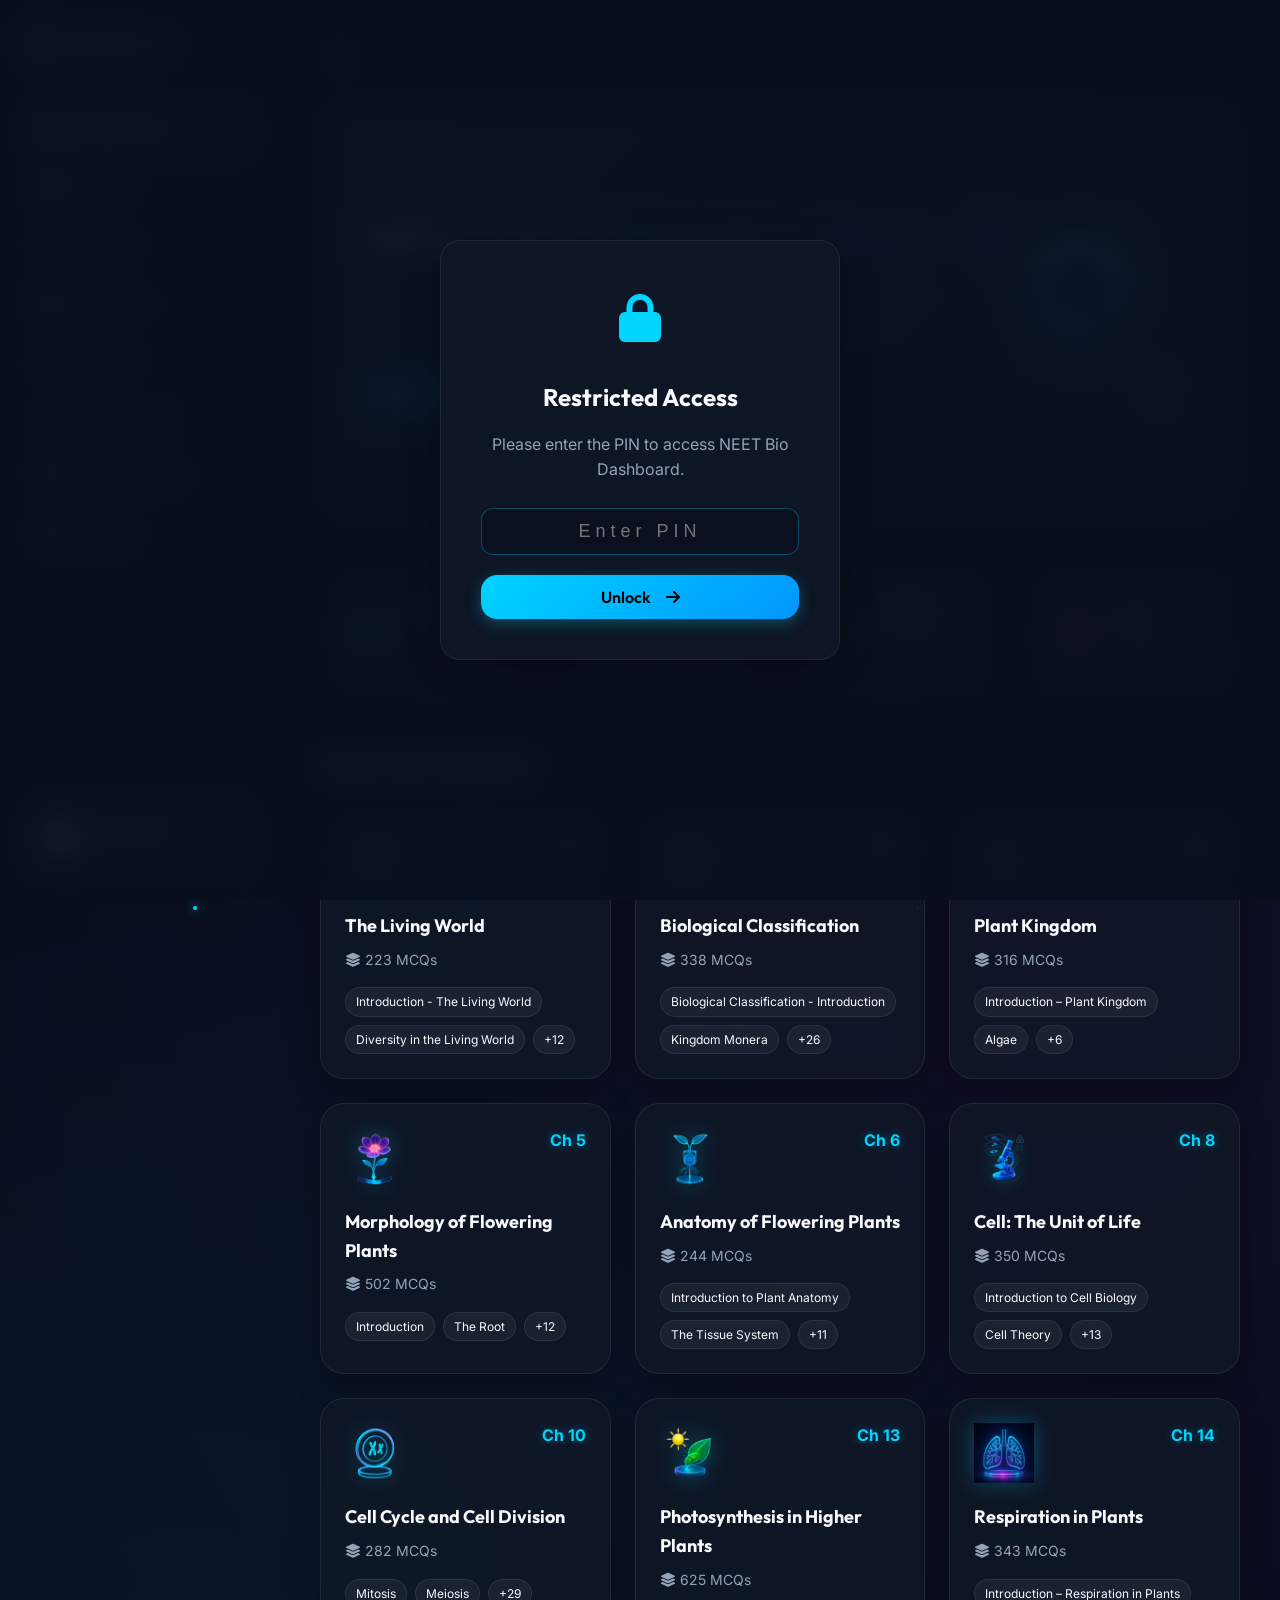
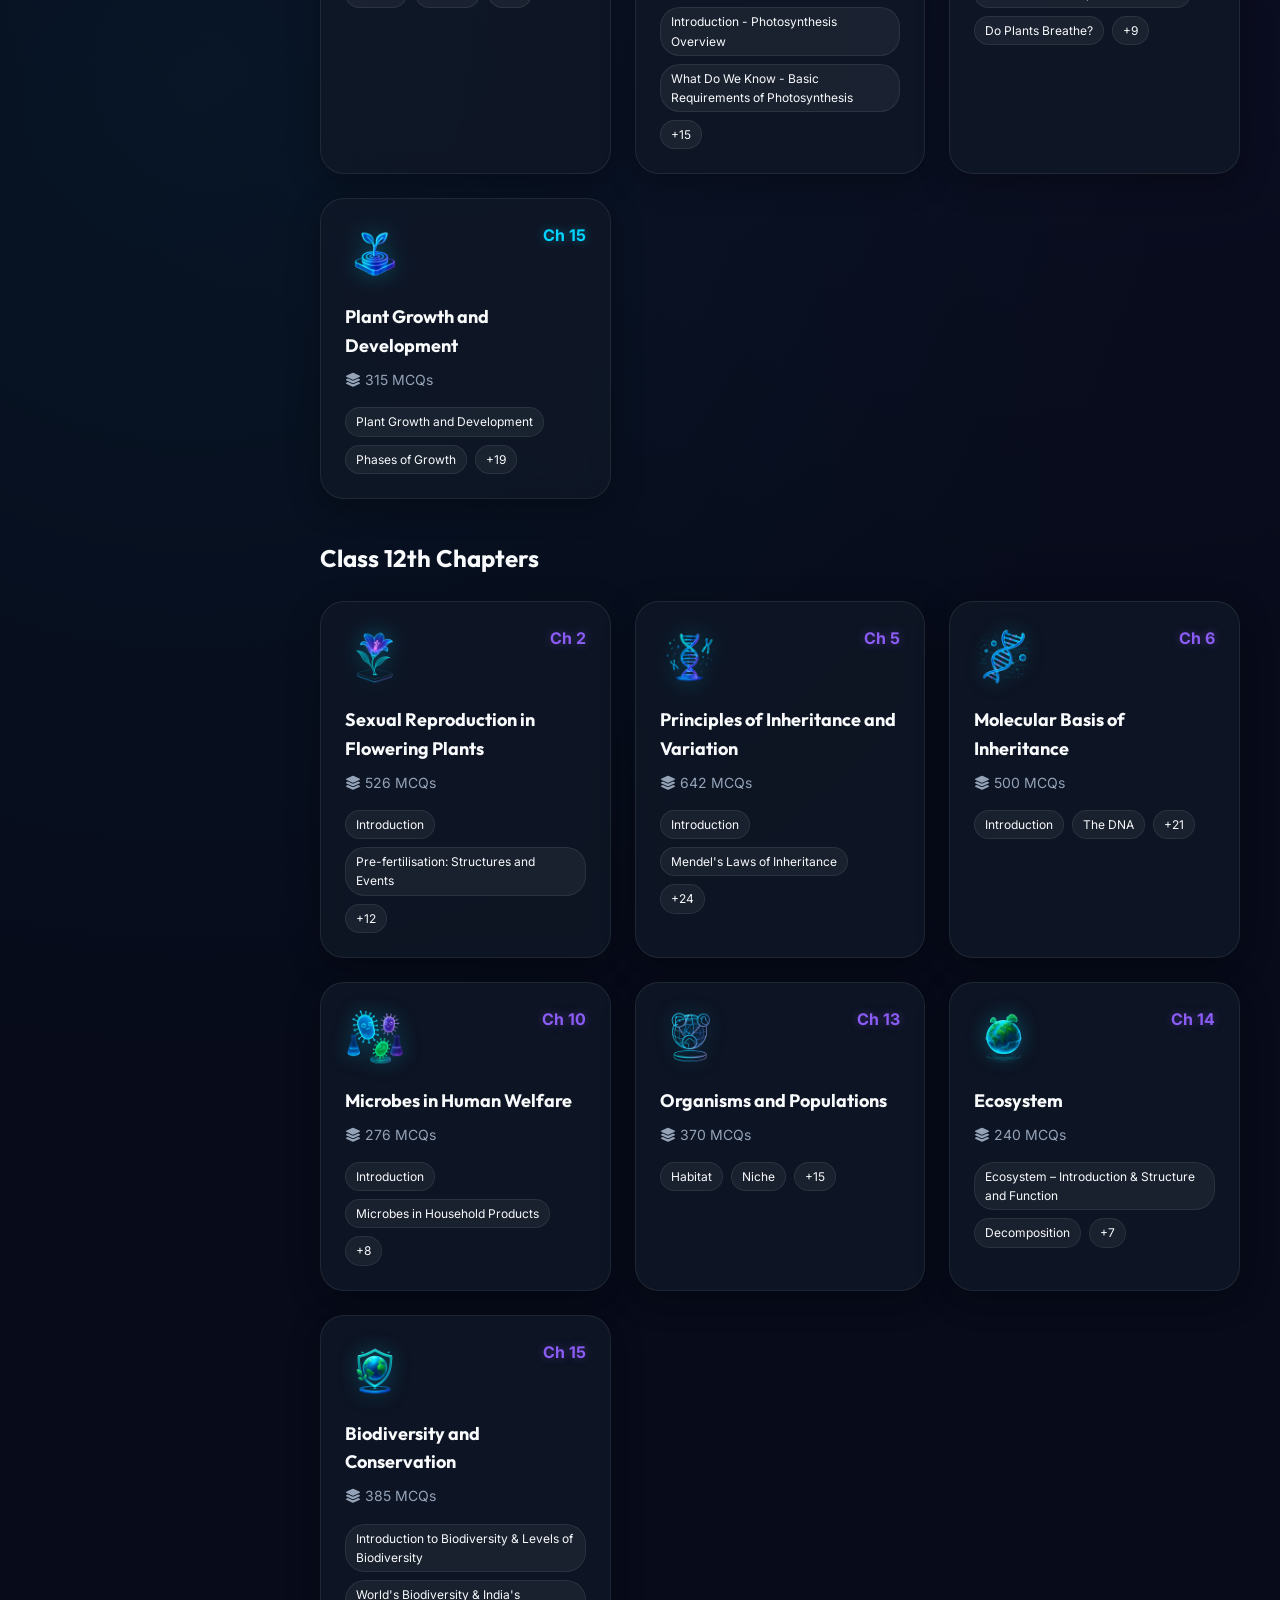
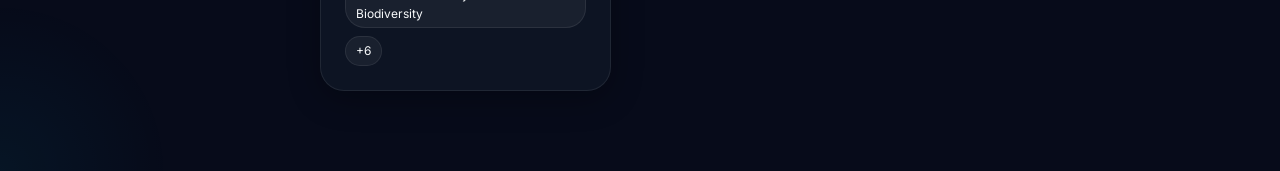
==== commit f1f985fd: "feat: implement bookmarking system with tab-based UI for managing saved MCQs" ====
--- a/index.html
+++ b/index.html
@@ -34,10 +34,10 @@
       </div>
 
       <nav class="nav-menu">
-        <div class="nav-item active"><i class="fa-solid fa-border-all"></i> Dashboard</div>
+        <div class="nav-item active" id="nav-dashboard"><i class="fa-solid fa-border-all"></i> Dashboard</div>
         <div class="nav-item"><a href="chapters.html" style="color: inherit; text-decoration: none;"><i class="fa-solid fa-book-open"></i> Chapters</a></div>
         <div class="nav-item"><i class="fa-solid fa-dumbbell"></i> Practice</div>
-        <div class="nav-item"><i class="fa-solid fa-bookmark"></i> Bookmarks</div>
+        <div class="nav-item" id="nav-bookmarks"><i class="fa-solid fa-bookmark"></i> Bookmarks</div>
         <div class="nav-item"><i class="fa-solid fa-chart-line"></i> Analytics</div>
         <div class="nav-item"><i class="fa-solid fa-rotate"></i> Revision Hub</div>
         <div class="nav-item"><i class="fa-solid fa-trophy"></i> Achievements</div>
@@ -64,6 +64,7 @@
             class="fa-solid fa-bars"></i></button>
       </header>
 
+      <div id="dashboard-view">
       <!-- Hero Section -->
       <section class="hero-section glass">
         <div class="hero-bg-gradient"></div>
@@ -134,6 +135,16 @@
       <div class="chapter-grid" id="chapter-grid-12th">
         <!-- Chapters will be dynamically injected here by app.js -->
       </div>
+      </div> <!-- End dashboard-view -->
+
+      <div id="bookmarks-view" style="display: none; padding: 20px 0;">
+        <div class="section-header">
+          <h2>Your Bookmarked MCQs</h2>
+        </div>
+        <div id="bookmarks-container" style="display: flex; flex-direction: column; gap: 20px; padding-bottom: 40px;">
+          <!-- Bookmarks will be injected here -->
+        </div>
+      </div>
 
       <!-- Topic Selection Modal (dynamically populated) -->
       <div id="topic-modal" class="modal">
--- a/app.css
+++ b/app.css
@@ -1168,11 +1168,59 @@
 
   /* Bottom action bar - proper padding so buttons don't hug the screen edges */
   .bottom-action-bar {
-    padding: 12px 20px;
-    justify-content: space-between;
-    gap: 12px;
+    padding: 12px 10px;
+    justify-content: center;
+    gap: 8px;
   }
-  .bottom-action-bar .btn { padding: 10px 20px; font-size: 13px; flex: 1; justify-content: center; }
+  .bottom-action-bar .btn { padding: 10px 12px; font-size: 13px; flex: none; justify-content: center; white-space: nowrap; }
+
+  .stat-badge.timer {
+    padding: 6px 12px !important;
+    margin: 0;
+  }
+
+  .floating-timer-container {
+    position: fixed !important;
+    bottom: 72px;
+    left: 50%;
+    transform: translateX(-50%);
+    display: flex;
+    align-items: center;
+    gap: 4px;
+    background: rgba(15, 23, 42, 0.75);
+    backdrop-filter: blur(12px);
+    -webkit-backdrop-filter: blur(12px);
+    border: 1px solid rgba(0, 212, 255, 0.3);
+    box-shadow: 0 -4px 15px rgba(0, 0, 0, 0.3), 0 0 10px rgba(0, 212, 255, 0.1);
+    z-index: 101;
+    border-radius: 20px;
+    padding: 4px;
+  }
+
+  .desktop-bookmark-btn {
+    display: none !important;
+  }
+
+  .mobile-bookmark-btn {
+    display: flex !important;
+    align-items: center;
+    justify-content: center;
+    background: transparent;
+    border: none;
+    color: var(--text-secondary);
+    font-size: 18px;
+    padding: 4px 10px;
+    border-radius: 16px;
+    cursor: pointer;
+  }
+
+  .mobile-bookmark-btn:hover {
+    color: var(--warning-amber);
+  }
+
+  .hide-on-mobile {
+    display: none !important;
+  }
 }
 
 /* Topic Selection Modal */
